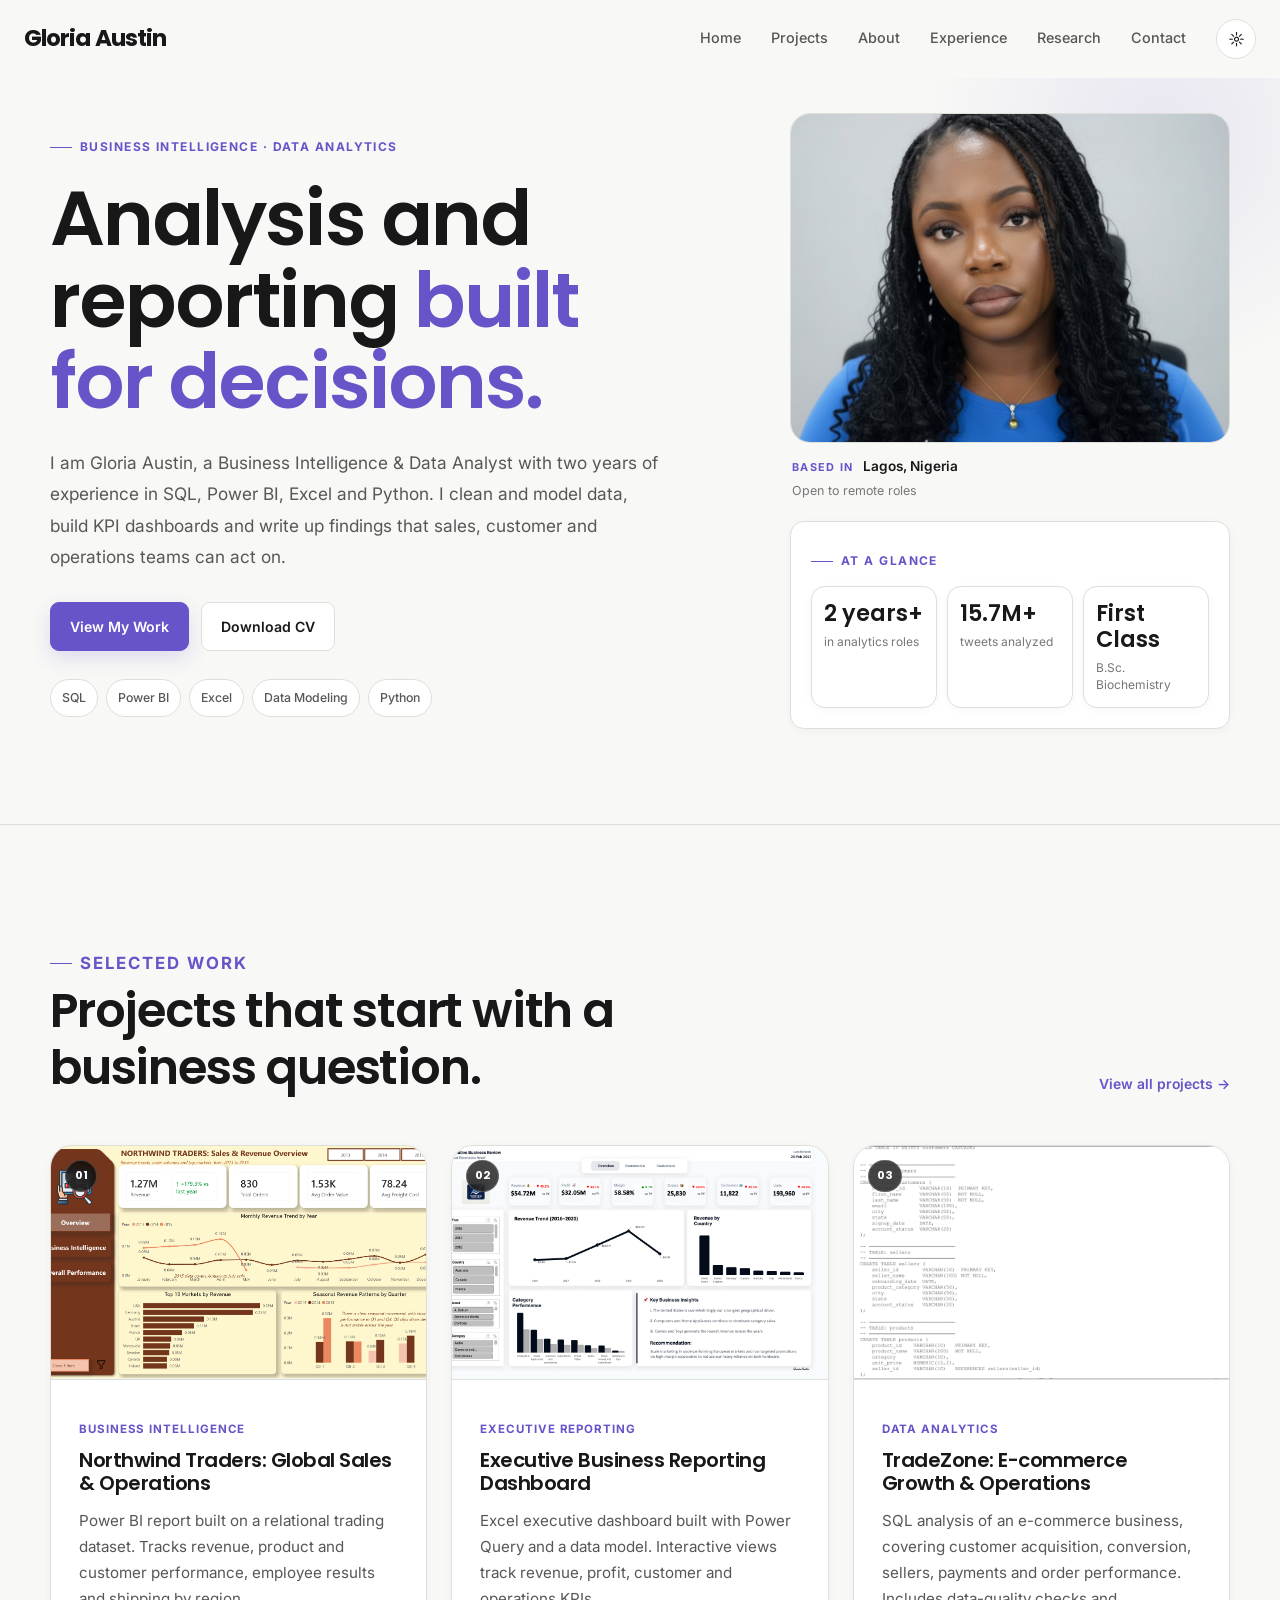
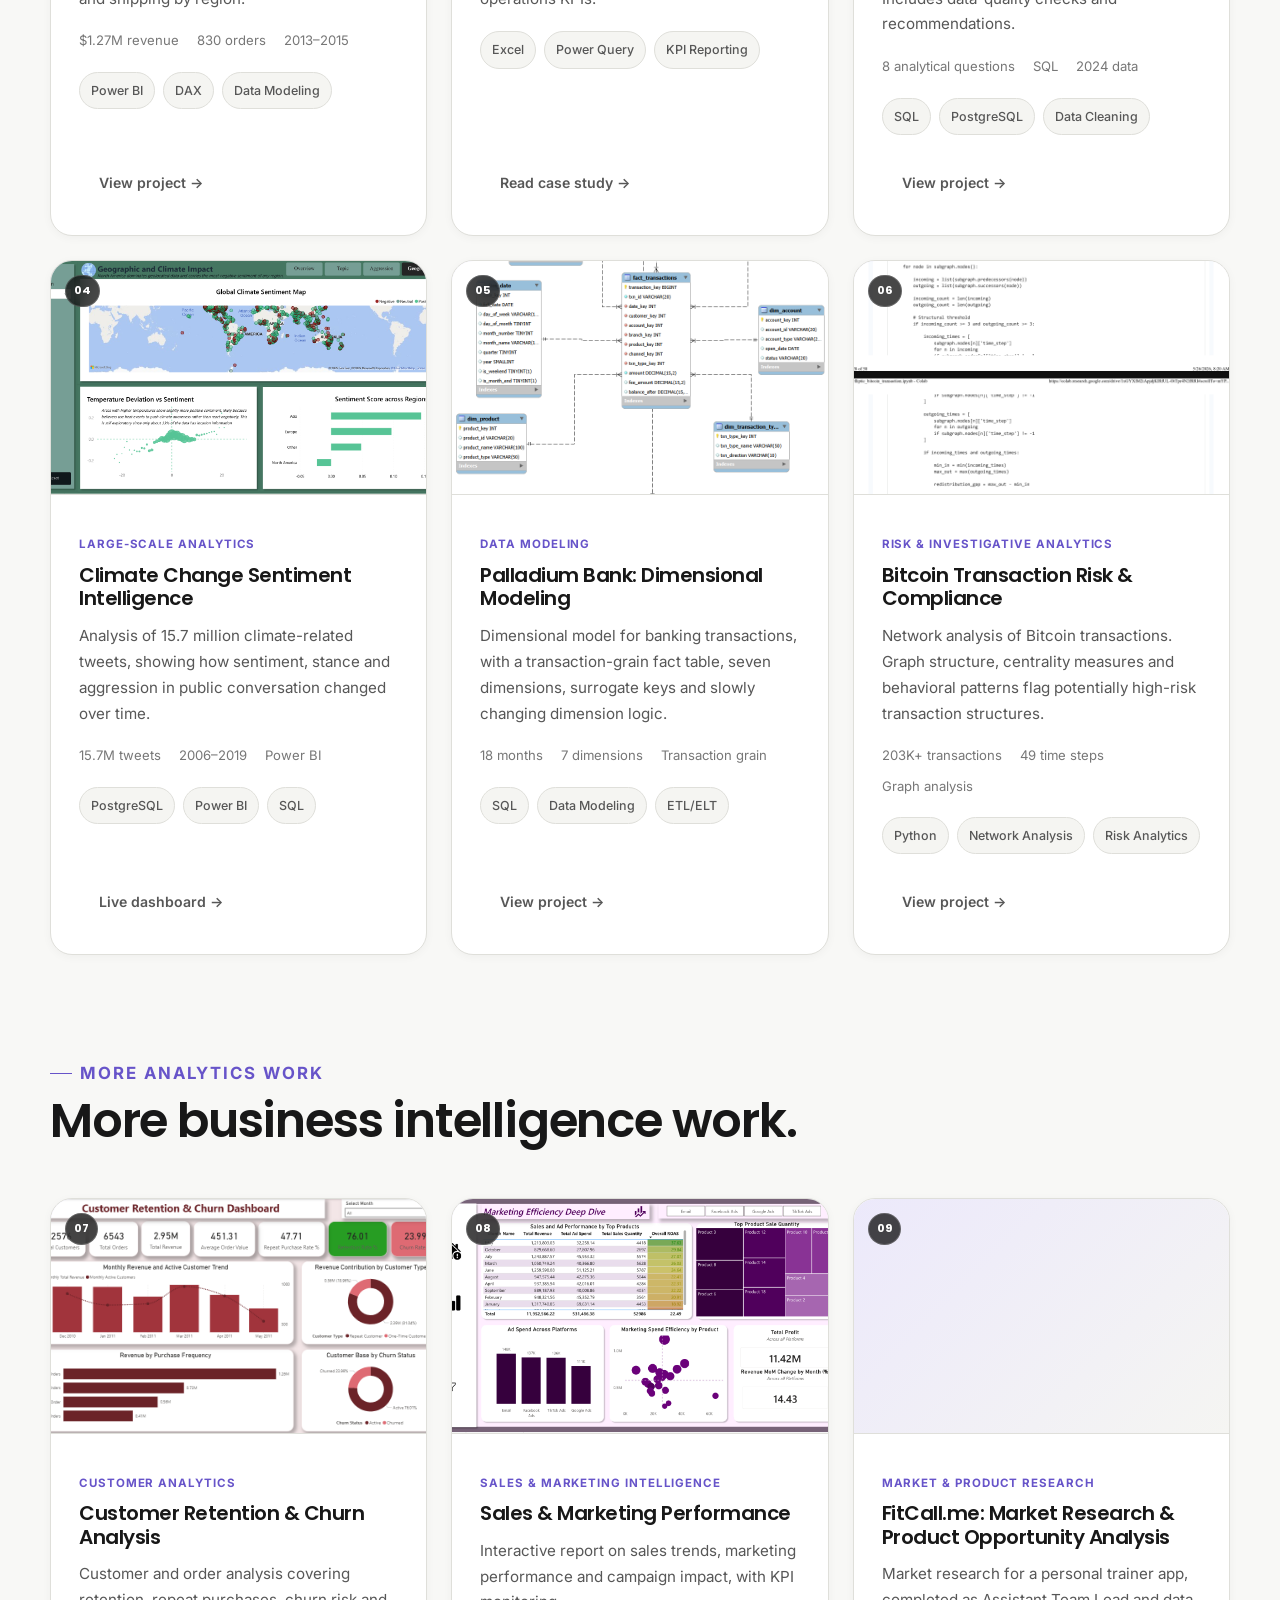
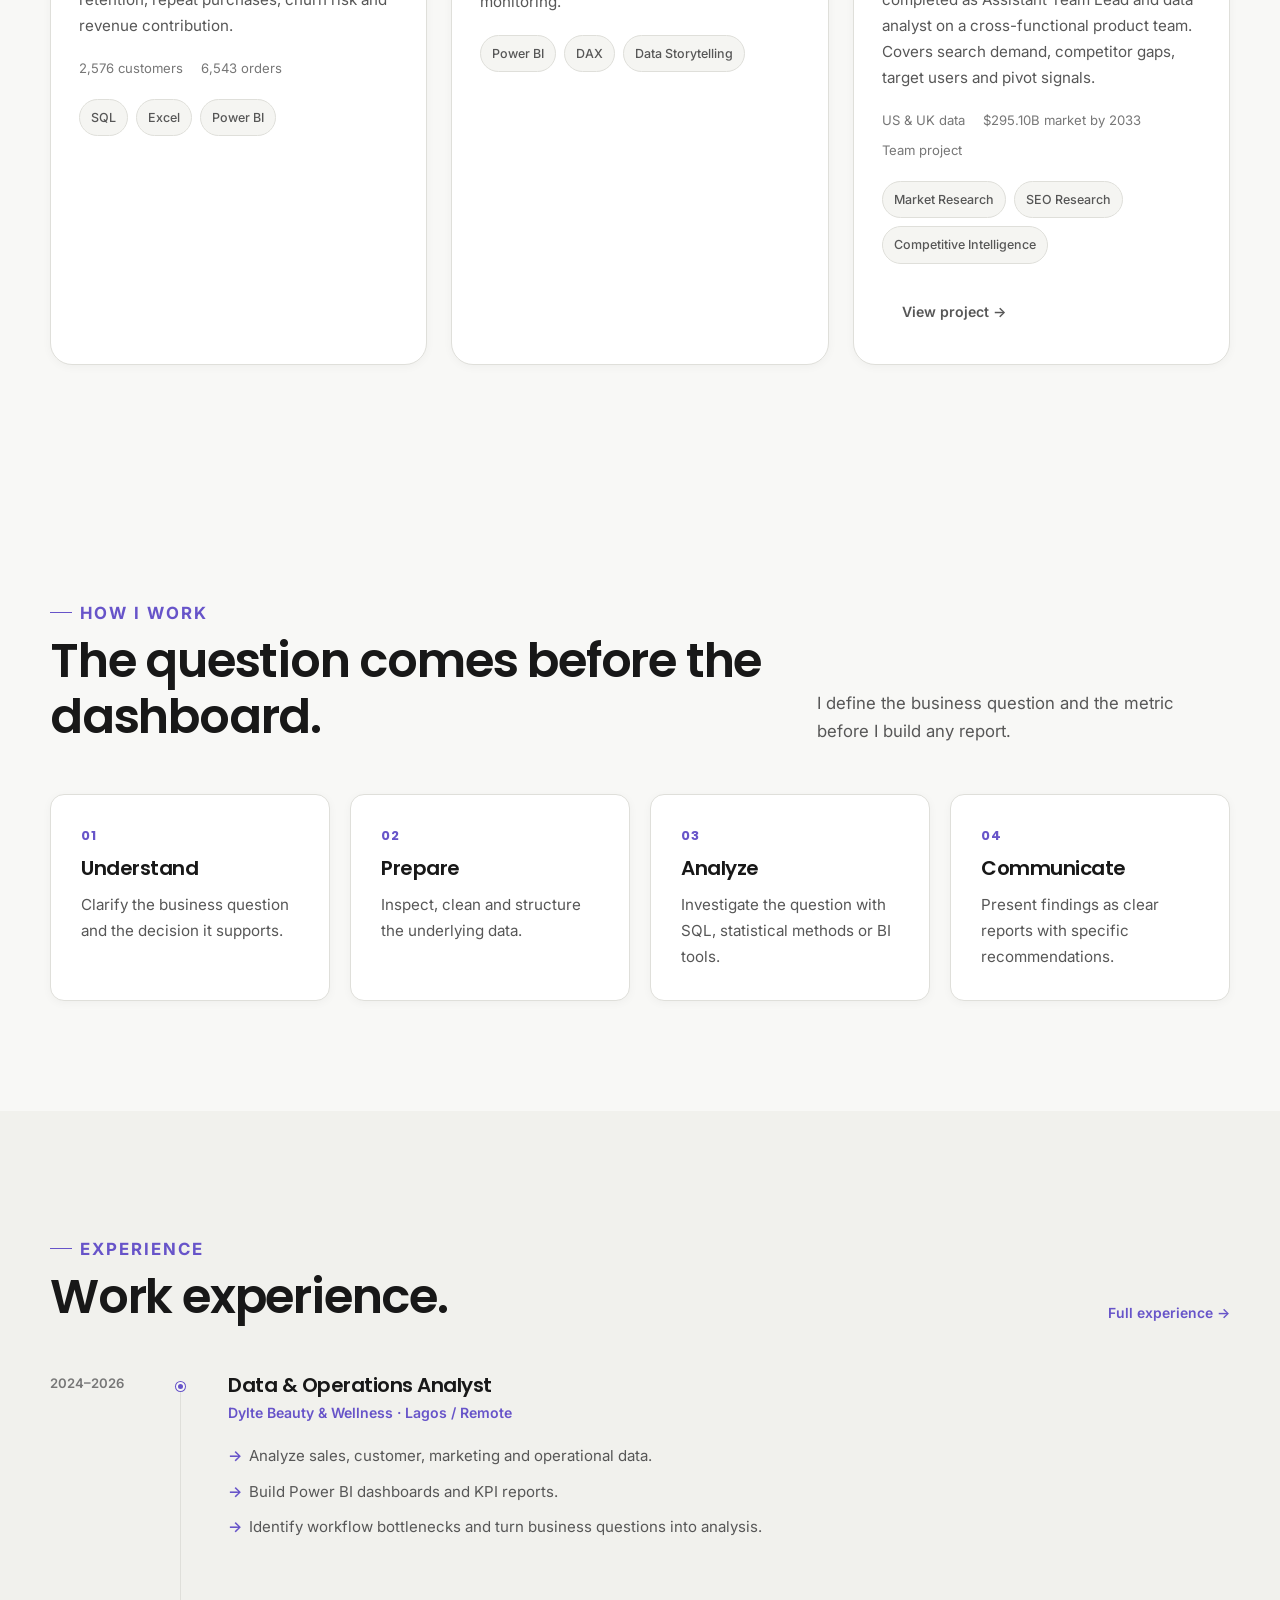
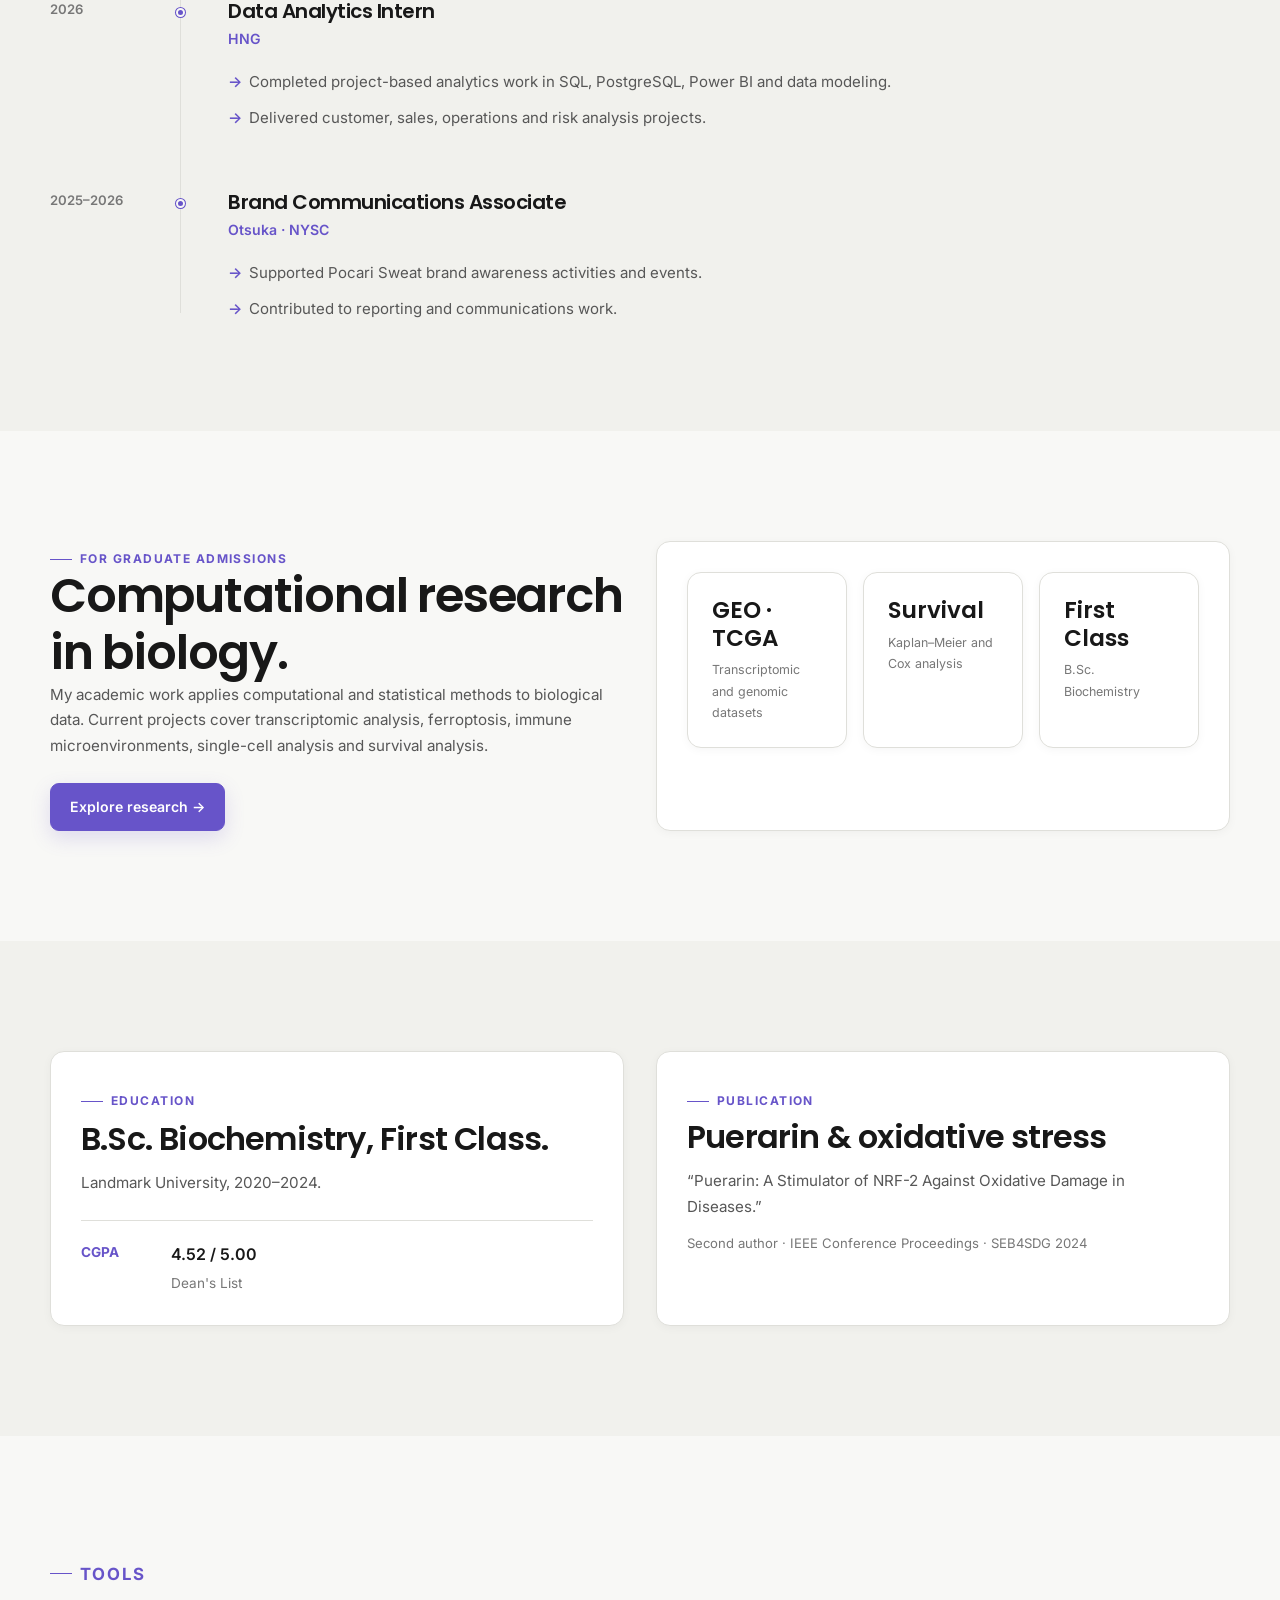
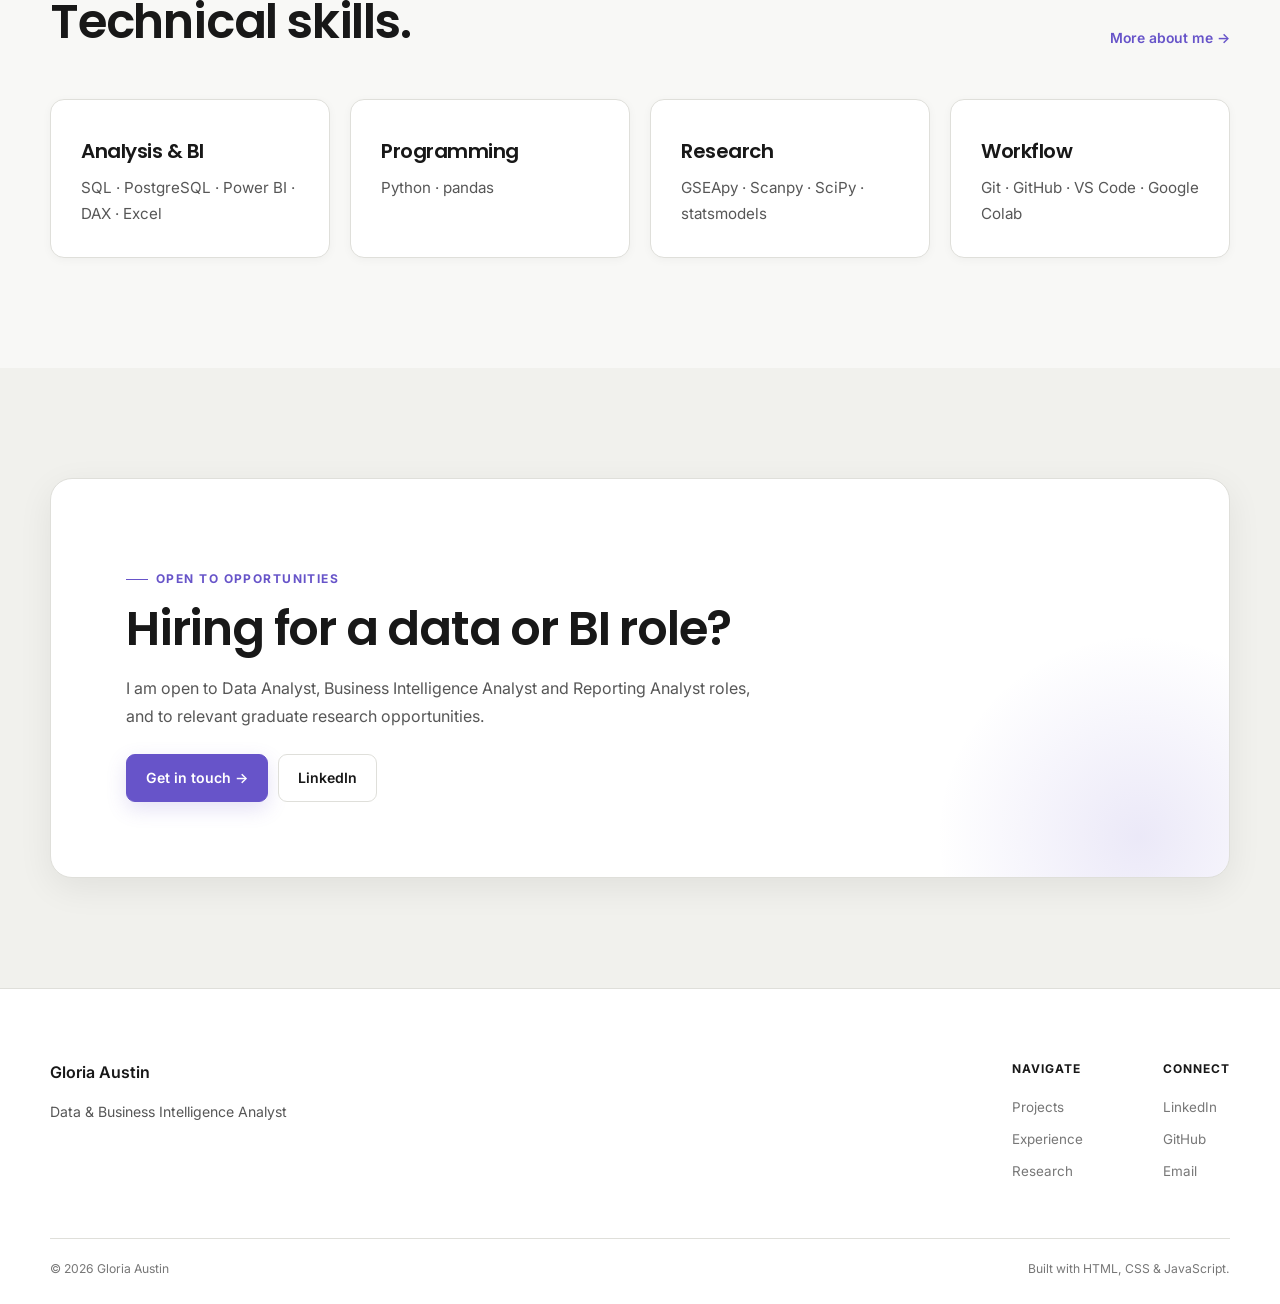
==== index.html @ 6989a11e "Update index.html" ====
<!DOCTYPE html>
<html lang="en">
<head>
    <meta charset="UTF-8">

<meta
    name="viewport"
    content="width=device-width, initial-scale=1.0"
>

<title>Gloria Austin | Data & Business Intelligence Analyst</title>

<meta
    name="description"
    content="Gloria Austin is a Lagos-based data and business intelligence analyst. SQL, Power BI, Excel and Python projects covering sales, customer and operations analysis."
>

<meta name="author" content="Gloria Austin">

<link
    rel="canonical"
    href="https://gloriaufedo.github.io/"
>

<!-- Open Graph -->
<meta property="og:type" content="website">

<meta
    property="og:title"
    content="Gloria Austin | Data & Business Intelligence Analyst"
>

<meta
    property="og:description"
    content="Data and business intelligence analyst. SQL, Power BI, Excel and Python projects covering sales, customer and operations analysis."
>

<meta
    property="og:url"
    content="https://gloriaufedo.github.io/"
>

<!-- Add social preview image when ready -->
<!--
<meta
    property="og:image"
    content="https://gloriaufedo.github.io/assets/images/social_preview.png"
>
-->

<!-- Twitter / X -->
<meta name="twitter:card" content="summary_large_image">

<meta
    name="twitter:title"
    content="Gloria Austin | Data & Business Intelligence Analyst"
>

<meta
    name="twitter:description"
    content="Data and business intelligence analyst. SQL, Power BI, Excel and Python projects covering sales, customer and operations analysis."
>

<!-- Add social preview image when ready -->
<!--
<meta
    name="twitter:image"
    content="https://gloriaufedo.github.io/assets/images/social_preview.png"
>
-->

<!-- Favicon -->
<link
    rel="icon"
    href="assets/favicon/favicon.ico"
>

<link
    rel="icon"
    type="image/png"
    sizes="32x32"
    href="assets/favicon/favicon-32x32.png"
>

<link
    rel="icon"
    type="image/png"
    sizes="16x16"
    href="assets/favicon/favicon-16x16.png"
>

<link
    rel="apple-touch-icon"
    href="assets/favicon/apple-touch-icon.png"
>

<link
    rel="manifest"
    href="assets/favicon/site.webmanifest"
>

<!-- Fonts -->
<link rel="preconnect" href="https://fonts.googleapis.com">

<link
    rel="preconnect"
    href="https://fonts.gstatic.com"
    crossorigin
>

<link
    href="https://fonts.googleapis.com/css2?family=DM+Sans:wght@400;500;600;700&family=IBM+Plex+Mono:wght@400;500;600&display=swap"
    rel="stylesheet"
>

<!-- Shared stylesheet -->
<link rel="stylesheet" href="style.css">

<!-- Person structured data -->
<script type="application/ld+json">
{
    "@context": "https://schema.org",
    "@type": "Person",
    "name": "Gloria Austin",
    "jobTitle": "Data & Business Intelligence Analyst",
    "url": "https://gloriaufedo.github.io/",
    "sameAs": [
        "https://github.com/Gloriaufedo",
        "https://www.linkedin.com/in/gloria-austin-143334292"
    ]
}
</script>

</head>

<body data-page="home">

<a class="skip-link" href="#main-content">
    Skip to main content
</a>


<!-- =========================
     HEADER
========================== -->

<header class="site-header">

    <div class="container navbar">

        <a
            href="index.html"
            class="logo"
            aria-label="Gloria Austin home"
        >
            Gloria Austin
        </a>


        <nav
            class="nav-links"
            id="main-navigation"
            aria-label="Primary navigation"
        >

            <a
                href="index.html"
                data-page-link="home"
            >
            <a href="/index.html">Home</a>
            <a href="/projects/">Projects</a>
            <a href="/about/">About</a>
            <a href="/experience/">Experience</a>
            <a href="/research/">Research</a>
            <a href="/contact/">Contact</a>
        </nav>


        <div class="nav-actions">

            <button
                class="theme-toggle"
                id="theme-toggle"
                type="button"
                aria-label="Switch color theme"
                aria-pressed="false"
            >
                <span
                    class="theme-icon"
                    aria-hidden="true"
                >
                    ◐
                </span>
            </button>


            <button
                class="menu-toggle"
                id="menu-toggle"
                type="button"
                aria-label="Open navigation"
                aria-controls="main-navigation"
                aria-expanded="false"
            >
                <span></span>
                <span></span>
                <span></span>
            </button>

        </div>

    </div>

</header>


<main id="main-content">

<!-- ================= HERO ================= -->
<section class="page-hero home-hero">
    <div class="container grid-2">

        <div class="page-hero-text">
            <p class="section-label">BUSINESS INTELLIGENCE · DATA ANALYTICS</p>

            <h1>
                Analysis and reporting
                <span class="text-accent">built for decisions.</span>
            </h1>

            <p>
                I am Gloria Austin, a Business Intelligence & Data Analyst with
                two years of experience in SQL, Power BI, Excel and Python.
                I clean and model data, build KPI dashboards and write up
                findings that sales, customer and operations teams can act on.
            </p>

            <div class="hero-actions">
                <a href="/projects/" class="btn btn-primary">
                    View My Work
                </a>

                <a href="assets/resume/Gloria_Austin_BI_CV.pdf"
                   target="_blank"
                   rel="noopener noreferrer"
                   class="btn btn-secondary">
                    Download CV
                </a>
            </div>

            <div class="hero-proof">
                <span>SQL</span>
                <span>Power BI</span>
                <span>Excel</span>
                <span>Data Modeling</span>
                <span>Python</span>
            </div>
        </div>
        
<div class="hero-profile reveal">

    <div class="profile-image-frame">
        <img
            src="assets/images/profile.jpg"
            alt="Gloria Austin, Business Intelligence and Data Analyst"
            width="800"
            height="1000"
            loading="eager"
            decoding="async"
        >
    </div>

    <div class="profile-caption">
        <span class="profile-caption-label">BASED IN</span>
        <strong>Lagos, Nigeria</strong>
        <span>Open to remote roles</span>
    </div>

    <div class="card profile-card">

        <p class="section-label">
            AT A GLANCE
        </p>

        <div class="stat-grid">

            <div class="stat-card">
                <strong>2 years+</strong>
                <span>in analytics roles</span>
            </div>

            <div class="stat-card">
                <strong>15.7M+</strong>
                <span>tweets analyzed</span>
            </div>

            <div class="stat-card">
                <strong>First Class</strong>
                <span>B.Sc. Biochemistry</span>
            </div>

        </div>

    </div>

</div>

    </section>

<!-- ================= SELECTED WORK ================= -->
<section class="section" id="projects">
    <div class="container">

        <div class="section-header">
            <div>
                <p class="section-label">SELECTED WORK</p>
                <h2>Projects that start with a business question.</h2>
            </div>

            <a href="/projects/" class="text-link">
                View all projects →
            </a>
        </div>


        <!-- BUSINESS INTELLIGENCE -->
        <div class="project-grid">

            <!-- 01 Northwind -->
            <article class="project-card">

                <div class="project-image">
                    <img
                        src="assets/projects/sales.png"
                        alt="Northwind Traders global sales and operations dashboard"
                        loading="lazy"
                        decoding="async"
                    >
                    <span class="project-number">01</span>
                </div>

                <div class="project-content">
                    <p class="project-category">
                        BUSINESS INTELLIGENCE
                    </p>

                    <h3>Northwind Traders: Global Sales & Operations</h3>

                    <p class="card-text">
                        Power BI report built on a relational trading dataset.
                        Tracks revenue, product and customer performance,
                        employee results and shipping by region.
                    </p>

                    <div class="project-meta">
                        <span>$1.27M revenue</span>
                        <span>830 orders</span>
                        <span>2013–2015</span>
                    </div>

                    <div class="tag-list">
                        <span class="tag">Power BI</span>
                        <span class="tag">DAX</span>
                        <span class="tag">Data Modeling</span>
                    </div>

                    <div class="project-actions">
                        <a href="/projects/" class="btn btn-ghost">
                            View project →
                        </a>
                    </div>
                </div>

            </article>


            <!-- 02 EBR -->
            <article class="project-card">

                <div class="project-image">
                    <img
                        src="assets/projects/ebr.png"
                        alt="Executive Business Reporting dashboard"
                        loading="lazy"
                        decoding="async"
                    >
                    <span class="project-number">02</span>
                </div>

                <div class="project-content">
                    <p class="project-category">
                        EXECUTIVE REPORTING
                    </p>

                    <h3>Executive Business Reporting Dashboard</h3>

                    <p class="card-text">
                        Excel executive dashboard built with Power Query and
                        a data model. Interactive views track revenue, profit,
                        customer and operations KPIs.
                    </p>

                    <div class="tag-list">
                        <span class="tag">Excel</span>
                        <span class="tag">Power Query</span>
                        <span class="tag">KPI Reporting</span>
                    </div>

                    <div class="project-actions">
                        <a
                            href="assets/projects/ebr-case-study.pdf"
                            target="_blank"
                            rel="noopener noreferrer"
                            class="btn btn-ghost"
                        >
                            Read case study →
                        </a>
                    </div>
                </div>

            </article>


            <!-- 03 TradeZone -->
            <article class="project-card">

                <div class="project-image">
                    <img
                        src="assets/projects/tradezone_database.png"
                        alt="TradeZone relational database schema"
                        loading="lazy"
                        decoding="async"
                    >
                    <span class="project-number">03</span>
                </div>

                <div class="project-content">
                    <p class="project-category">
                        DATA ANALYTICS
                    </p>

                    <h3>TradeZone: E-commerce Growth & Operations</h3>

                    <p class="card-text">
                        SQL analysis of an e-commerce business, covering
                        customer acquisition, conversion, sellers, payments
                        and order performance. Includes data-quality checks
                        and recommendations.
                    </p>

                    <div class="project-meta">
                        <span>8 analytical questions</span>
                        <span>SQL</span>
                        <span>2024 data</span>
                    </div>

                    <div class="tag-list">
                        <span class="tag">SQL</span>
                        <span class="tag">PostgreSQL</span>
                        <span class="tag">Data Cleaning</span>
                    </div>

                    <div class="project-actions">
                        <a href="/projects/" class="btn btn-ghost">
                            View project →
                        </a>
                    </div>
                </div>

            </article>


            <!-- 04 Climate -->
            <article class="project-card">

                <div class="project-image">
                    <img
                        src="assets/projects/climate.png"
                        alt="Climate Change Sentiment Intelligence dashboard"
                        loading="lazy"
                        decoding="async"
                    >
                    <span class="project-number">04</span>
                </div>

                <div class="project-content">
                    <p class="project-category">
                        LARGE-SCALE ANALYTICS
                    </p>

                    <h3>Climate Change Sentiment Intelligence</h3>

                    <p class="card-text">
                        Analysis of 15.7 million climate-related tweets,
                        showing how sentiment, stance and aggression in
                        public conversation changed over time.
                    </p>

                    <div class="project-meta">
                        <span>15.7M tweets</span>
                        <span>2006–2019</span>
                        <span>Power BI</span>
                    </div>

                    <div class="tag-list">
                        <span class="tag">PostgreSQL</span>
                        <span class="tag">Power BI</span>
                        <span class="tag">SQL</span>
                    </div>

                    <div class="project-actions">
                        <a
                            href="https://app.powerbi.com/view?r=eyJrIjoiY2Q0MmMxZTYtMWEzNC00NWY3LWIyNmQtYWIyMzkwYzIzMjAzIiwidCI6ImMwZmMxNTU3LTEzMzktNDZkZC05MDk1LWExZjM0ZDdiZmI3ZiJ9"
                            target="_blank"
                            rel="noopener noreferrer"
                            class="btn btn-ghost"
                        >
                            Live dashboard →
                        </a>
                    </div>
                </div>

            </article>


            <!-- 05 Palladium -->
            <article class="project-card">

                <div class="project-image">
                    <img
                        src="assets/projects/pb_schema.png"
                        alt="Palladium Bank dimensional data model"
                        loading="lazy"
                        decoding="async"
                    >
                    <span class="project-number">05</span>
                </div>

                <div class="project-content">
                    <p class="project-category">
                        DATA MODELING
                    </p>

                    <h3>Palladium Bank: Dimensional Modeling</h3>

                    <p class="card-text">
                        Dimensional model for banking transactions, with a
                        transaction-grain fact table, seven dimensions,
                        surrogate keys and slowly changing dimension logic.
                    </p>

                    <div class="project-meta">
                        <span>18 months</span>
                        <span>7 dimensions</span>
                        <span>Transaction grain</span>
                    </div>

                    <div class="tag-list">
                        <span class="tag">SQL</span>
                        <span class="tag">Data Modeling</span>
                        <span class="tag">ETL/ELT</span>
                    </div>

                    <div class="project-actions">
                        <a href="/projects/" class="btn btn-ghost">
                            View project →
                        </a>
                    </div>
                </div>

            </article>


            <!-- 06 Bitcoin -->
            <article class="project-card">

                <div class="project-image">
                    <img
                        src="assets/projects/eb_script.png"
                        alt="Bitcoin transaction risk and compliance analysis"
                        loading="lazy"
                        decoding="async"
                    >
                    <span class="project-number">06</span>
                </div>

                <div class="project-content">
                    <p class="project-category">
                        RISK & INVESTIGATIVE ANALYTICS
                    </p>

                    <h3>Bitcoin Transaction Risk & Compliance</h3>

                    <p class="card-text">
                        Network analysis of Bitcoin transactions. Graph
                        structure, centrality measures and behavioral patterns
                        flag potentially high-risk transaction structures.
                    </p>

                    <div class="project-meta">
                        <span>203K+ transactions</span>
                        <span>49 time steps</span>
                        <span>Graph analysis</span>
                    </div>

                    <div class="tag-list">
                        <span class="tag">Python</span>
                        <span class="tag">Network Analysis</span>
                        <span class="tag">Risk Analytics</span>
                    </div>

                    <div class="project-actions">
                        <a href="/projects/" class="btn btn-ghost">
                            View project →
                        </a>
                    </div>
                </div>

            </article>

        </div>


        <!-- MORE ANALYTICS WORK -->
        <div class="section-header section-header-spaced">
            <div>
                <p class="section-label">MORE ANALYTICS WORK</p>
                <h2>More business intelligence work.</h2>
            </div>
        </div>

        <div class="project-grid project-grid-secondary">

            <!-- 07 Churn -->
            <article class="project-card">

                <div class="project-image">
                    <img
                        src="assets/projects/churn.png"
                        alt="Customer retention and churn analysis dashboard"
                        loading="lazy"
                        decoding="async"
                    >
                    <span class="project-number">07</span>
                </div>

                <div class="project-content">
                    <p class="project-category">
                        CUSTOMER ANALYTICS
                    </p>

                    <h3>Customer Retention & Churn Analysis</h3>

                    <p class="card-text">
                        Customer and order analysis covering retention,
                        repeat purchases, churn risk and revenue contribution.
                    </p>

                    <div class="project-meta">
                        <span>2,576 customers</span>
                        <span>6,543 orders</span>
                    </div>

                    <div class="tag-list">
                        <span class="tag">SQL</span>
                        <span class="tag">Excel</span>
                        <span class="tag">Power BI</span>
                    </div>

                </div>

            </article>


            <!-- 08 Sales & Marketing -->
            <article class="project-card">

                <div class="project-image">
                    <img
                        src="assets/projects/sm.png"
                        alt="Sales and marketing performance dashboard"
                        loading="lazy"
                        decoding="async"
                    >
                    <span class="project-number">08</span>
                </div>

                <div class="project-content">
                    <p class="project-category">
                        SALES & MARKETING INTELLIGENCE
                    </p>

                    <h3>Sales & Marketing Performance</h3>

                    <p class="card-text">
                        Interactive report on sales trends, marketing
                        performance and campaign impact, with KPI monitoring.
                    </p>

                    <div class="tag-list">
                        <span class="tag">Power BI</span>
                        <span class="tag">DAX</span>
                        <span class="tag">Data Storytelling</span>
                    </div>
                    
                </div>

            </article>
                    
                    <!-- 09 FitCall.me -->
                    <article class="project-card">
                    
                        <div class="project-image">
                            <img
                                src="assets/projects/fitcall.png"
                                alt="FitCall.me market research summary"
                                loading="lazy"
                                decoding="async"
                            >
                            <span class="project-number">09</span>
                        </div>
                    
                        <div class="project-content">
                            <p class="project-category">
                                MARKET & PRODUCT RESEARCH
                            </p>
                        
                            <h3>FitCall.me: Market Research & Product Opportunity Analysis</h3>
                        
                            <p class="card-text">
                                Market research for a personal trainer app, completed as
                                Assistant Team Lead and data analyst on a cross-functional
                                product team. Covers search demand, competitor gaps, target
                                users and pivot signals.
                            </p>
                        
                            <div class="project-meta">
                                <span>US & UK data</span>
                                <span>$295.10B market by 2033</span>
                                <span>Team project</span>
                            </div>
                        
                            <div class="tag-list">
                                <span class="tag">Market Research</span>
                                <span class="tag">SEO Research</span>
                                <span class="tag">Competitive Intelligence</span>
                            </div>
                        
                            <div class="project-actions">
                                <a href="/projects/#fitcall" class="btn btn-ghost">
                                    View project →
                                </a>
                            </div>
                        </div>
                    
                    </article>
        
                </div>
        
            </div>
        </section>


    <!-- =========================
         HOW I WORK
    ========================== -->

    <section class="section">

        <div class="container">

            <div class="section-header">

                <div>

                    <p class="section-label">
                        HOW I WORK
                    </p>

                    <h2>
                        The question comes before the dashboard.
                    </h2>

                </div>

                <p class="card-text">
                    I define the business question and the metric
                    before I build any report.
                </p>

            </div>


            <div class="grid-4">

                <article class="card reveal">

                    <span class="card-number">
                        01
                    </span>

                    <h3>
                        Understand
                    </h3>

                    <p class="card-text">
                        Clarify the business question and the
                        decision it supports.
                    </p>

                </article>


                <article class="card reveal">

                    <span class="card-number">
                        02
                    </span>

                    <h3>
                        Prepare
                    </h3>

                    <p class="card-text">
                        Inspect, clean and structure the
                        underlying data.
                    </p>

                </article>


                <article class="card reveal">

                    <span class="card-number">
                        03
                    </span>

                    <h3>
                        Analyze
                    </h3>

                    <p class="card-text">
                        Investigate the question with SQL,
                        statistical methods or BI tools.
                    </p>

                </article>


                <article class="card reveal">

                    <span class="card-number">
                        04
                    </span>

                    <h3>
                        Communicate
                    </h3>

                    <p class="card-text">
                        Present findings as clear reports with
                        specific recommendations.
                    </p>

                </article>

            </div>

        </div>

    </section>


    <!-- =========================
         EXPERIENCE
    ========================== -->

    <section class="section section-alt">

        <div class="container">

            <div class="section-header">

                <div>

                    <p class="section-label">
                        EXPERIENCE
                    </p>

                    <h2>
                        Work experience.
                    </h2>

                </div>

                <a
                    href="/experience/"
                    class="text-link"
                >
                    Full experience →
                </a>

            </div>


            <div class="experience-list">

                <article class="experience-item reveal">

                    <div class="experience-date">
                        2024–2026
                    </div>

                    <div class="experience-content">

                        <h3>
                            Data & Operations Analyst
                        </h3>

                        <p class="experience-company">
                            Dylte Beauty & Wellness · Lagos / Remote
                        </p>

                        <ul class="experience-points">

                            <li>
                                Analyze sales, customer, marketing
                                and operational data.
                            </li>

                            <li>
                                Build Power BI dashboards and KPI
                                reports.
                            </li>

                            <li>
                                Identify workflow bottlenecks and
                                turn business questions into
                                analysis.
                            </li>

                        </ul>

                    </div>

                </article>


                <article class="experience-item reveal">

                    <div class="experience-date">
                        2026
                    </div>

                    <div class="experience-content">

                        <h3>
                            Data Analytics Intern
                        </h3>

                        <p class="experience-company">
                            HNG
                        </p>

                        <ul class="experience-points">

                            <li>
                                Completed project-based analytics
                                work in SQL, PostgreSQL, Power BI
                                and data modeling.
                            </li>

                            <li>
                                Delivered customer, sales,
                                operations and risk analysis
                                projects.
                            </li>

                        </ul>

                    </div>

                </article>


                <article class="experience-item reveal">

                    <div class="experience-date">
                        2025–2026
                    </div>

                    <div class="experience-content">

                        <h3>
                            Brand Communications Associate
                        </h3>

                        <p class="experience-company">
                            Otsuka · NYSC
                        </p>

                        <ul class="experience-points">

                            <li>
                                Supported Pocari Sweat brand
                                awareness activities and events.
                            </li>

                            <li>
                                Contributed to reporting and
                                communications work.
                            </li>

                        </ul>

                    </div>

                </article>

            </div>

        </div>

    </section>


    <!-- =========================
         RESEARCH
    ========================== -->

    <section class="section">

        <div class="container">

            <div class="grid-2">

                <div>

                    <p class="section-label">
                        FOR GRADUATE ADMISSIONS
                    </p>

                    <h2>
                        Computational research in biology.
                    </h2>

                    <p class="card-text">
                        My academic work applies computational and
                        statistical methods to biological data.
                        Current projects cover transcriptomic
                        analysis, ferroptosis, immune microenvironments,
                        single-cell analysis and survival analysis.
                    </p>

                    <div class="project-actions">

                        <a
                            href="/research/"
                            class="btn btn-primary"
                        >
                            Explore research →
                        </a>

                    </div>

                </div>


                <div class="card">

                    <div class="stat-grid">

                        <div class="stat-card">

                            <strong>
                                GEO · TCGA
                            </strong>

                            <span>
                                Transcriptomic and genomic datasets
                            </span>

                        </div>


                        <div class="stat-card">

                            <strong>
                                Survival
                            </strong>

                            <span>
                                Kaplan–Meier and Cox analysis
                            </span>

                        </div>


                        <div class="stat-card">

                            <strong>
                                First Class
                            </strong>

                            <span>
                                B.Sc. Biochemistry
                            </span>

                        </div>

                    </div>

                </div>

            </div>

        </div>

    </section>


    <!-- =========================
         EDUCATION + PUBLICATION
    ========================== -->

    <section class="section section-alt">

        <div class="container">

            <div class="grid-2">

                <article class="card reveal">

                    <p class="section-label">
                        EDUCATION
                    </p>

                    <h2>
                        B.Sc. Biochemistry, First Class.
                    </h2>

                    <p class="card-text">
                        Landmark University, 2020–2024.
                    </p>

                    <div class="education-item">

                        <div class="education-year">
                            CGPA
                        </div>

                        <div class="education-content">

                            <strong>
                                4.52 / 5.00
                            </strong>

                            <span>
                                Dean's List
                            </span>

                        </div>

                    </div>

                </article>


                <article class="publication-card reveal">

                    <p class="section-label">
                        PUBLICATION
                    </p>

                    <h2>
                        Puerarin & oxidative stress
                    </h2>

                    <p class="card-text">
                        “Puerarin: A Stimulator of NRF-2 Against
                        Oxidative Damage in Diseases.”
                    </p>

                    <p class="publication-meta">
                        Second author · IEEE Conference Proceedings ·
                        SEB4SDG 2024
                    </p>

                </article>

            </div>

        </div>

    </section>


    <!-- =========================
         TOOLS
    ========================== -->

    <section class="section">

        <div class="container">

            <div class="section-header">

                <div>

                    <p class="section-label">
                        TOOLS
                    </p>

                    <h2>
                        Technical skills.
                    </h2>

                </div>

                <a
                    href="/about/"
                    class="text-link"
                >
                    More about me →
                </a>

            </div>


            <div class="grid-4">

                <article class="card">

                    <h3>
                        Analysis & BI
                    </h3>

                    <p class="card-text">
                        SQL · PostgreSQL · Power BI · DAX · Excel
                    </p>

                </article>


                <article class="card">

                    <h3>
                        Programming
                    </h3>

                    <p class="card-text">
                        Python · pandas
                    </p>

                </article>


                <article class="card">

                    <h3>
                        Research
                    </h3>

                    <p class="card-text">
                        GSEApy · Scanpy · SciPy · statsmodels
                    </p>

                </article>


                <article class="card">

                    <h3>
                        Workflow
                    </h3>

                    <p class="card-text">
                        Git · GitHub · VS Code · Google Colab
                    </p>

                </article>

            </div>

        </div>

    </section>


    <!-- =========================
         CONTACT CTA
    ========================== -->

    <section class="section section-alt">

        <div class="container">

            <div class="cta-block">

                <p class="section-label">
                    OPEN TO OPPORTUNITIES
                </p>

                <h2>
                    Hiring for a data or BI role?
                </h2>

                <p>
                    I am open to Data Analyst, Business
                    Intelligence Analyst and Reporting Analyst roles,
                    and to relevant graduate research opportunities.
                </p>


                <div class="project-actions">

                    <a
                        href="/contact/"
                        class="btn btn-primary"
                    >
                        Get in touch →
                    </a>

                    <a
                        href="https://www.linkedin.com/in/gloria-austin-143334292"
                        class="btn btn-secondary"
                        target="_blank"
                        rel="noopener noreferrer"
                    >
                        LinkedIn
                    </a>

                </div>

            </div>

        </div>

    </section>

</main>


<!-- =========================
     FOOTER
========================== -->

<footer class="site-footer">

    <div class="container footer-inner">

        <div class="footer-brand">

            <strong>
                Gloria Austin
            </strong>

            <p>
                Data & Business Intelligence Analyst
            </p>

        </div>


        <div class="footer-links">

            <div>

                <p class="footer-heading">
                    Navigate
                </p>

                <a href="/projects/">
                    Projects
                </a>

                <a href="/experience/">
                    Experience
                </a>

                <a href="/research/">
                    Research
                </a>

            </div>


            <div>

                <p class="footer-heading">
                    Connect
                </p>

                <a
                    href="https://www.linkedin.com/in/gloria-austin-143334292"
                    target="_blank"
                    rel="noopener noreferrer"
                >
                    LinkedIn
                </a>

                <a
                    href="https://github.com/Gloriaufedo"
                    target="_blank"
                    rel="noopener noreferrer"
                >
                    GitHub
                </a>

                <a href="mailto:gloriaaustin002@gmail.com">
                    Email
                </a>

            </div>

        </div>

    </div>


    <div class="container footer-bottom">

        <span>
            © <span data-current-year>2026</span>
            Gloria Austin
        </span>

        <span>
            Built with HTML, CSS & JavaScript.
        </span>

    </div>

</footer>


<script src="script.js" defer></script>

</body>
</html>
---- style.css ----
/* =========================================================
   GLORIA AUSTIN | PORTFOLIO
   Shared stylesheet for all pages
   ========================================================= */

/* Fonts load here so every page gets the same typefaces,
   whichever <link> tags the HTML includes. */
@import url("https://fonts.googleapis.com/css2?family=Inter:wght@400;500;600;700&family=Poppins:wght@500;600;700&display=swap");


/* =========================================================
   01. RESET & BASE
   ========================================================= */

*,
*::before,
*::after {
    box-sizing: border-box;
    margin: 0;
    padding: 0;
}

html {
    scroll-behavior: smooth;
    scroll-padding-top: 90px;
    -webkit-text-size-adjust: 100%;
}

body {
    min-height: 100vh;
    font-family: "Inter", system-ui, -apple-system, "Segoe UI", Roboto, sans-serif;
    font-size: 16px;
    line-height: 1.7;
    color: var(--text);
    background: var(--bg);
    -webkit-font-smoothing: antialiased;
    text-rendering: optimizeLegibility;
    transition: background-color 0.25s ease, color 0.25s ease;
}

img {
    display: block;
    max-width: 100%;
}

a {
    color: inherit;
    text-decoration: none;
}

button,
input,
textarea,
select {
    font: inherit;
}

button {
    border: 0;
}

ul,
ol {
    list-style: none;
}


/* =========================================================
   02. DESIGN TOKENS
   ========================================================= */

:root {
    color-scheme: light;

    --bg: #f8f8f6;
    --bg-soft: #f1f1ed;
    --surface: #ffffff;
    --surface-soft: #f5f5f2;

    --text: #181818;
    --text-soft: #575757;
    --text-muted: #777777;

    --border: #dfdfda;
    --border-strong: #c9c9c2;

    --accent: #6754c9;
    --accent-dark: #5140ae;
    --accent-soft: #ece9fb;

    --success: #28785c;

    --shadow-sm: 0 2px 10px rgba(20, 20, 20, 0.04);
    --shadow: 0 10px 35px rgba(20, 20, 20, 0.07);
    --shadow-lg: 0 20px 60px rgba(20, 20, 20, 0.10);

    --radius-sm: 8px;
    --radius: 14px;
    --radius-lg: 22px;

    --container: 1180px;
    --container-wide: 1320px;

    --header-height: 78px;

    --section-space: 110px;
    --section-space-sm: 75px;

    --transition: 180ms ease;
}


/* =========================================================
   DARK MODE
   ========================================================= */

[data-theme="dark"] {
    color-scheme: dark;

    --bg: #101010;
    --bg-soft: #171717;
    --surface: #191919;
    --surface-soft: #202020;

    --text: #f2f2ef;
    --text-soft: #bdbdb8;
    --text-muted: #91918c;

    --border: #30302e;
    --border-strong: #41413d;

    --accent: #9889ed;
    --accent-dark: #b0a4f4;
    --accent-soft: #26223c;

    --success: #65b796;

    --shadow-sm: 0 2px 10px rgba(0, 0, 0, 0.16);
    --shadow: 0 10px 35px rgba(0, 0, 0, 0.22);
    --shadow-lg: 0 20px 60px rgba(0, 0, 0, 0.30);
}


/* =========================================================
   03. TYPOGRAPHY
   ========================================================= */

h1,
h2,
h3,
h4 {
    font-family: "Poppins", "Inter", system-ui, sans-serif;
    color: var(--text);
    line-height: 1.18;
    letter-spacing: -0.025em;
}

h1 {
    font-size: clamp(2.8rem, 6vw, 5.2rem);
    font-weight: 600;
}

h2 {
    font-size: clamp(2rem, 4vw, 3rem);
    font-weight: 600;
}

h3 {
    font-size: 1.25rem;
    font-weight: 600;
}

h4 {
    font-size: 1.05rem;
    font-weight: 600;
}

p {
    color: var(--text-soft);
}

strong {
    color: var(--text);
    font-weight: 600;
}

.text-accent {
    color: var(--accent);
}


/* =========================================================
   04. LAYOUT
   ========================================================= */

.container {
    width: min(calc(100% - 48px), var(--container));
    margin-inline: auto;
}

.container-wide {
    width: min(calc(100% - 48px), var(--container-wide));
    margin-inline: auto;
}

.section {
    padding: var(--section-space) 0;
}

.section-sm {
    padding: var(--section-space-sm) 0;
}

.section-alt {
    background: var(--bg-soft);
}

.grid-2 {
    display: grid;
    grid-template-columns: repeat(2, minmax(0, 1fr));
    gap: 32px;
}

.grid-3 {
    display: grid;
    grid-template-columns: repeat(3, minmax(0, 1fr));
    gap: 24px;
}

.grid-4 {
    display: grid;
    grid-template-columns: repeat(4, minmax(0, 1fr));
    gap: 20px;
}


/* =========================================================
   05. SECTION HEADERS
   ========================================================= */

.section-header {
    display: flex;
    align-items: flex-end;
    justify-content: space-between;
    gap: 30px;

    max-width: 100%;
    margin-bottom: 48px;
}

.section-header > div {
    max-width: 760px;
}

.section-header h2 {
    margin-top: 10px;
}

.section-header p {
    max-width: 680px;
    margin-top: 18px;
    font-size: 1.05rem;
}

/* Headers written as label + h2 + p with no wrapper div
   (contact and about pages) stack instead of sitting in a row. */
.section-header:not(:has(> div)) {
    display: block;
}

.section-header:not(:has(> div)) h2 {
    max-width: 760px;
}

.section-label {
    display: inline-flex;
    align-items: center;
    gap: 8px;

    color: var(--accent);
    font-size: 0.75rem;
    font-weight: 700;
    letter-spacing: 0.12em;
    line-height: 1.2;
    text-transform: uppercase;
}

.section-label::before {
    content: "";

    width: 22px;
    height: 1px;

    background: currentColor;
}


/* =========================================================
   06. HEADER / NAVIGATION
   ========================================================= */

/* The blurred background sits on a pseudo-element. Putting
   backdrop-filter on the header itself traps the fixed mobile
   menu and overlay inside the header box. */

.site-header {
    position: sticky;
    top: 0;
    z-index: 1000;

    width: 100%;
    height: var(--header-height);

    border-bottom: 1px solid transparent;

    transition: border-color var(--transition), box-shadow var(--transition);
}

.site-header::before {
    content: "";

    position: absolute;
    inset: 0;
    z-index: -1;

    background: color-mix(in srgb, var(--bg) 88%, transparent);

    backdrop-filter: blur(18px);
    -webkit-backdrop-filter: blur(18px);

    transition: background-color var(--transition);
}

.site-header.scrolled {
    border-color: var(--border);
    box-shadow: var(--shadow-sm);
}

.navbar {
    position: relative;

    width: min(calc(100% - 48px), var(--container-wide));
    height: 100%;
    margin-inline: auto;

    display: flex;
    align-items: center;
    justify-content: space-between;
    gap: 30px;
}

.logo {
    flex-shrink: 0;

    font-family: "Poppins", "Inter", system-ui, sans-serif;
    font-size: 1.45rem;
    font-weight: 700;
    letter-spacing: -0.04em;
}

.logo span {
    color: var(--accent);
}

.nav-links {
    display: flex;
    align-items: center;
    gap: 30px;
    margin-left: auto;
}

.nav-links a {
    position: relative;

    color: var(--text-soft);
    font-size: 0.9rem;
    font-weight: 500;

    transition: color var(--transition);
}

.nav-links a::after {
    content: "";

    position: absolute;
    left: 0;
    bottom: -7px;

    width: 0;
    height: 2px;

    background: var(--accent);

    transition: width var(--transition);
}

.nav-links a:hover,
.nav-links a.active {
    color: var(--text);
}

.nav-links a:hover::after,
.nav-links a.active::after {
    width: 100%;
}

.nav-actions {
    display: flex;
    align-items: center;
    gap: 12px;
}

.theme-toggle {
    width: 40px;
    height: 40px;

    display: grid;
    place-items: center;

    color: var(--text);
    background: var(--surface);

    border: 1px solid var(--border);
    border-radius: 50%;

    cursor: pointer;

    transition:
        background var(--transition),
        border-color var(--transition),
        transform var(--transition);
}

.theme-toggle:hover {
    border-color: var(--accent);
    transform: rotate(12deg);
}

.theme-icon {
    font-size: 1rem;
    line-height: 1;
}

.menu-toggle {
    --bar-shift: 3.5px;     /* two-bar menu icon */

    display: none;

    width: 42px;
    height: 42px;

    flex-direction: column;
    align-items: center;
    justify-content: center;
    gap: 5px;

    background: transparent;
    cursor: pointer;
}

/* three-bar menu icon */
.menu-toggle:has(span:nth-child(3)) {
    --bar-shift: 7px;
}

.menu-toggle span {
    display: block;

    width: 22px;
    height: 2px;

    background: var(--text);
    border-radius: 10px;

    transition: transform var(--transition), opacity var(--transition);
}

/* Works with two or three bars: first and last form the X,
   a middle bar fades out. */
.menu-toggle[aria-expanded="true"] span:first-child {
    transform: translateY(var(--bar-shift)) rotate(45deg);
}

.menu-toggle[aria-expanded="true"] span:last-child {
    transform: translateY(calc(var(--bar-shift) * -1)) rotate(-45deg);
}

.menu-toggle[aria-expanded="true"] span:nth-child(2):not(:last-child) {
    opacity: 0;
}

.menu-overlay {
    display: none;
}


/* =========================================================
   07. BUTTONS
   ========================================================= */

.btn {
    min-height: 44px;

    display: inline-flex;
    align-items: center;
    justify-content: center;

    padding: 11px 19px;

    border-radius: 9px;

    font-size: 0.88rem;
    font-weight: 600;

    cursor: pointer;

    transition:
        background-color var(--transition),
        color var(--transition),
        border-color var(--transition),
        transform var(--transition),
        box-shadow var(--transition);
}

.btn:hover {
    transform: translateY(-2px);
}

.btn-primary {
    color: #ffffff;
    background: var(--accent);
    border: 1px solid var(--accent);

    box-shadow: 0 7px 20px rgba(103, 84, 201, 0.18);
}

.btn-primary:hover {
    color: #ffffff;
    background: var(--accent-dark);
    border-color: var(--accent-dark);

    box-shadow: 0 10px 25px rgba(103, 84, 201, 0.25);
}

.btn-secondary {
    color: var(--text);
    background: var(--surface);
    border: 1px solid var(--border);
}

.btn-secondary:hover {
    border-color: var(--accent);
}

.btn-ghost {
    color: var(--text-soft);
    background: transparent;
    border: 1px solid transparent;
}

.btn-ghost:hover {
    color: var(--accent);
}

.nav-cta {
    min-height: 40px;
    padding: 9px 16px;
}


/* =========================================================
   08. HERO / PAGE HERO
   ========================================================= */

.page-hero {
    position: relative;
    overflow: hidden;

    padding: 115px 0 90px;

    border-bottom: 1px solid var(--border);
}

.page-hero::before {
    content: "";

    position: absolute;
    top: -180px;
    right: -120px;

    width: 480px;
    height: 480px;

    background: radial-gradient(
        circle,
        color-mix(in srgb, var(--accent) 11%, transparent) 0%,
        transparent 70%
    );

    pointer-events: none;
}

.page-hero .container {
    position: relative;
    z-index: 1;
}

.page-hero h1 {
    max-width: 900px;
    margin-top: 18px;
}

.page-hero-text {
    max-width: 700px;
    margin-top: 25px;

    font-size: 1.15rem;
    line-height: 1.8;
}


/* =========================================================
   08A. HOMEPAGE HERO
   ========================================================= */

.home-hero {
    padding: 35px 0 95px;
}

.home-hero .grid-2 {
    grid-template-columns: minmax(0, 1.15fr) minmax(300px, 0.85fr);
    align-items: center;
    gap: clamp(50px, 8vw, 110px);
}

.home-hero .page-hero-text {
    max-width: 700px;
    margin-top: 0;
}

.home-hero h1 {
    max-width: 760px;
    margin-top: 20px;

    font-size: clamp(3.2rem, 6vw, 5.3rem);
    line-height: 1.06;
}

.home-hero .page-hero-text > p:not(.section-label) {
    max-width: 650px;
    margin-top: 25px;

    font-size: 1.08rem;
    line-height: 1.8;
}

.hero-actions {
    display: flex;
    flex-wrap: wrap;
    gap: 12px;

    margin-top: 30px;
}

.hero-proof {
    display: flex;
    flex-wrap: wrap;
    gap: 8px;

    margin-top: 28px;
}

.hero-proof span {
    display: inline-flex;
    align-items: center;

    padding: 7px 11px;

    color: var(--text-soft);
    background: var(--surface);

    border: 1px solid var(--border);
    border-radius: 999px;

    font-size: 0.77rem;
    font-weight: 500;
}

/* ---------- Hero profile ---------- */

.hero-profile {
    width: 100%;
    max-width: 440px;
    margin-left: auto;
}

.profile-image-frame {
    position: relative;
    width: 100%;
    aspect-ratio: 4 / 3;
    overflow: hidden;
    border: 1px solid var(--border);
    border-radius: 20px;
    background: var(--surface);
}

.profile-image-frame img {
    width: 100%;
    height: 100%;
    display: block;
    object-fit: cover;
    object-position: center 25%;
}

.profile-caption {
    display: flex;
    flex-wrap: wrap;
    align-items: baseline;
    gap: 2px 10px;
    margin-top: 12px;
    padding: 0 2px;
}

.profile-caption-label {
    color: var(--accent);
    font-size: 0.68rem;
    font-weight: 700;
    letter-spacing: 0.12em;
    text-transform: uppercase;
}

.profile-caption strong {
    font-size: 0.85rem;
    font-weight: 600;
}

.profile-caption > span:last-child {
    flex-basis: 100%;
    color: var(--text-muted);
    font-size: 0.78rem;
}

/* ---------- Hero at-a-glance ---------- */

.hero-profile .profile-card {
    width: 100%;
    margin-top: 20px;
    padding: 20px;
}

.hero-profile .stat-grid {
    display: grid;
    grid-template-columns: repeat(3, minmax(0, 1fr));
    gap: 10px;
    margin-top: 16px;
}

.hero-profile .stat-card {
    min-width: 0;
    padding: 14px 12px;
}

.hero-profile .stat-card strong {
    display: block;
    margin-bottom: 5px;
    font-size: clamp(1.1rem, 2vw, 1.4rem);
    line-height: 1.15;
    overflow-wrap: anywhere;
}

.hero-profile .stat-card span {
    display: block;
    font-size: 0.75rem;
    line-height: 1.4;
    overflow-wrap: anywhere;
}


/* =========================================================
   09. CARDS
   ========================================================= */

.card {
    padding: 30px;

    background: var(--surface);

    border: 1px solid var(--border);
    border-radius: var(--radius);

    box-shadow: var(--shadow-sm);

    transition:
        transform 220ms ease,
        border-color 220ms ease,
        box-shadow 220ms ease,
        background-color 220ms ease;
}

.card:hover {
    transform: translateY(-4px);
    border-color: var(--border-strong);
    box-shadow: var(--shadow);
}

.card h3 {
    margin-top: 10px;
}

/* Cards that hold a heading-level title (homepage education
   and publication) use a smaller h2 than section titles. */
.card h2,
.publication-card h2 {
    margin-top: 10px;

    font-size: clamp(1.5rem, 2.6vw, 2rem);
}

.card p {
    margin-top: 12px;
}

.card-text {
    font-size: 0.95rem;
}

.card-number {
    display: block;

    color: var(--accent);

    font-family: "Poppins", "Inter", system-ui, sans-serif;
    font-size: 0.8rem;
    font-weight: 700;
    letter-spacing: 0.08em;
}

.project-category {
    display: inline-block;

    color: var(--accent);

    font-size: 0.72rem;
    font-weight: 700;
    letter-spacing: 0.08em;
    text-transform: uppercase;
}

.project-meta {
    display: flex;
    flex-wrap: wrap;
    gap: 8px 18px;

    margin-top: 18px;

    color: var(--text-muted);
    font-size: 0.82rem;
}

.divider {
    width: 100%;
    height: 1px;

    margin: 24px 0;

    background: var(--border);
}


/* =========================================================
   10. TAGS
   ========================================================= */

.tag-list {
    display: flex;
    flex-wrap: wrap;
    gap: 8px;

    margin-top: 20px;
}

.tag {
    display: inline-flex;
    align-items: center;

    padding: 7px 11px;

    color: var(--text-soft);
    background: var(--surface-soft);

    border: 1px solid var(--border);
    border-radius: 999px;

    font-size: 0.78rem;
    font-weight: 500;
}


/* =========================================================
   11. PROJECTS
   ========================================================= */

.project-grid {
    display: grid;
    grid-template-columns: repeat(3, minmax(0, 1fr));
    gap: 24px;
}

.project-card {
    overflow: hidden;

    display: flex;
    flex-direction: column;

    min-width: 0;

    background: var(--surface);

    border: 1px solid var(--border);
    border-radius: var(--radius-lg);

    box-shadow: var(--shadow-sm);

    transition:
        transform 220ms ease,
        border-color 220ms ease,
        box-shadow 220ms ease;
}

.project-card:hover {
    transform: translateY(-5px);
    border-color: var(--border-strong);
    box-shadow: var(--shadow);
}

/* Full-width project card: keep line length readable */
.project-card-feature .project-content {
    max-width: 900px;
}

/* Project screenshot */

.project-image {
    position: relative;

    width: 100%;
    aspect-ratio: 16 / 10;

    overflow: hidden;

    background: linear-gradient(
        135deg,
        var(--accent-soft),
        var(--surface-soft)
    );

    border-bottom: 1px solid var(--border);
}

.project-image img {
    position: absolute;
    inset: 0;

    width: 100%;
    height: 100%;

    display: block;

    object-fit: cover;
    object-position: center;

    transition: transform 400ms ease;
}

.project-card:hover .project-image img {
    transform: scale(1.025);
}

/* Number badge */

.project-number {
    position: absolute;
    top: 14px;
    left: 14px;
    z-index: 2;

    min-width: 32px;
    height: 32px;

    display: inline-flex;
    align-items: center;
    justify-content: center;

    padding: 0 8px;

    color: #ffffff;
    background: rgba(0, 0, 0, 0.72);

    border: 1px solid rgba(255, 255, 255, 0.18);
    border-radius: 999px;

    font-family: "Poppins", "Inter", system-ui, sans-serif;
    font-size: 0.7rem;
    font-weight: 700;

    backdrop-filter: blur(8px);
    -webkit-backdrop-filter: blur(8px);
}

.project-content {
    display: flex;
    flex: 1;
    flex-direction: column;

    padding: 28px;
}

.project-content h3 {
    margin-top: 9px;
}

.project-content p {
    margin-top: 12px;
}

.project-actions {
    display: flex;
    flex-wrap: wrap;
    gap: 10px;

    margin-top: 24px;
}

.project-card .project-actions {
    margin-top: auto;
    padding-top: 24px;
}

/* Secondary project section */

.section-header-spaced {
    margin-top: 90px;
}

.project-grid-secondary {
    margin-top: 0;
}


/* =========================================================
   12. EXPERIENCE
   ========================================================= */

.experience-list {
    position: relative;

    display: flex;
    flex-direction: column;
}

.experience-list::before {
    content: "";

    position: absolute;
    top: 8px;
    bottom: 8px;
    left: 130px;

    width: 1px;

    background: var(--border);
}

.experience-item {
    position: relative;

    display: grid;
    grid-template-columns: 130px 1fr;
    gap: 48px;

    padding: 0 0 60px;
}

.experience-item:last-child {
    padding-bottom: 0;
}

.experience-item::before {
    content: "";

    position: absolute;
    top: 8px;
    left: 126px;

    width: 9px;
    height: 9px;

    background: var(--accent);

    border: 2px solid var(--bg);
    border-radius: 50%;

    box-shadow: 0 0 0 1px var(--accent);
}

.experience-date {
    padding-top: 0;

    color: var(--text-muted);

    font-size: 0.82rem;
    font-weight: 600;
    line-height: 1.5;
}

.experience-content {
    padding-left: 0;
}

.experience-content h3 {
    margin-bottom: 4px;
}

.experience-company {
    color: var(--accent);

    font-size: 0.88rem;
    font-weight: 600;
}

.experience-points {
    display: flex;
    flex-direction: column;
    gap: 10px;

    margin-top: 18px;
}

.experience-points li {
    position: relative;

    padding-left: 21px;

    color: var(--text-soft);
    font-size: 0.94rem;
}

.experience-points li::before {
    content: "→";

    position: absolute;
    left: 0;
    top: 0;

    color: var(--accent);
    font-weight: 600;
}

.card .experience-points {
    margin-top: 20px;
}


/* =========================================================
   13. EDUCATION
   ========================================================= */

.education-item {
    display: grid;
    grid-template-columns: 140px 1fr;
    gap: 45px;

    padding: 30px;

    background: var(--surface);

    border: 1px solid var(--border);
    border-radius: var(--radius);

    box-shadow: var(--shadow-sm);
}

.education-year {
    color: var(--accent);

    font-size: 0.85rem;
    font-weight: 700;
}

.education-content h3 {
    margin-top: 8px;
}

.education-content p {
    margin-top: 10px;
}

/* Education block nested inside a card (homepage):
   drop the second border so it isn't a card inside a card. */
.card .education-item {
    grid-template-columns: 70px 1fr;
    gap: 20px;

    margin-top: 24px;
    padding: 20px 0 0;

    background: transparent;

    border: 0;
    border-top: 1px solid var(--border);
    border-radius: 0;

    box-shadow: none;
}

.card .education-content span {
    display: block;

    margin-top: 4px;

    color: var(--text-muted);
    font-size: 0.85rem;
}


/* =========================================================
   14. CONTENT BLOCKS
   ========================================================= */

.content-block {
    max-width: 720px;
}

.content-block h2 {
    margin-top: 12px;
}

.content-block p {
    margin-top: 20px;
}

.content-block p + p {
    margin-top: 15px;
}

.text-link {
    display: inline-flex;
    align-items: center;

    margin-top: 24px;

    color: var(--accent);

    font-size: 0.87rem;
    font-weight: 600;

    transition: color var(--transition), transform var(--transition);
}

.text-link:hover {
    color: var(--accent-dark);
    transform: translateX(3px);
}


/* =========================================================
   15. CONTACT
   ========================================================= */

.contact-details {
    display: flex;
    flex-direction: column;

    margin-top: 35px;

    border-top: 1px solid var(--border);
}

.contact-item {
    display: flex;
    flex-direction: column;
    gap: 4px;

    padding: 19px 0;

    border-bottom: 1px solid var(--border);
}

.contact-label {
    color: var(--text-muted);

    font-size: 0.72rem;
    font-weight: 700;
    letter-spacing: 0.08em;
    text-transform: uppercase;
}

.contact-value {
    color: var(--text);

    font-size: 0.94rem;
    font-weight: 500;

    word-break: break-word;

    transition: color var(--transition);
}

a.contact-value:hover {
    color: var(--accent);
}

.contact-card {
    height: fit-content;
}

.contact-interest {
    padding: 22px 0;

    border-bottom: 1px solid var(--border);
}

.contact-interest:first-of-type {
    margin-top: 15px;
}

.contact-interest:last-child {
    padding-bottom: 0;
    border-bottom: 0;
}

.contact-interest h3 {
    font-size: 1.05rem;
}

.contact-interest p {
    margin-top: 6px;

    font-size: 0.9rem;
}


/* =========================================================
   16. CTA
   ========================================================= */

.section-cta {
    padding-top: 60px;
    padding-bottom: 110px;
}

.cta-block {
    position: relative;
    overflow: hidden;

    padding: clamp(40px, 7vw, 75px);

    background: var(--surface);

    border: 1px solid var(--border);
    border-radius: var(--radius-lg);

    box-shadow: var(--shadow);
}

.cta-block::after {
    content: "";

    position: absolute;
    right: -120px;
    bottom: -170px;

    width: 420px;
    height: 420px;

    background: radial-gradient(
        circle,
        color-mix(in srgb, var(--accent) 13%, transparent),
        transparent 68%
    );

    pointer-events: none;
}

.cta-block > * {
    position: relative;
    z-index: 1;
}

.cta-block h2 {
    max-width: 850px;
    margin-top: 13px;
}

.cta-block p {
    max-width: 650px;
    margin-top: 18px;
}


/* =========================================================
   17. FOOTER
   ========================================================= */

.site-footer {
    padding-top: 70px;

    background: var(--surface);

    border-top: 1px solid var(--border);
}

.footer-inner {
    display: grid;
    grid-template-columns: 1fr auto;
    gap: 60px;

    padding-bottom: 55px;
}

.footer-brand {
    max-width: 320px;
}

.footer-brand p {
    margin-top: 14px;

    font-size: 0.88rem;
    line-height: 1.7;
}

.footer-links {
    display: flex;
    flex-wrap: wrap;
    gap: 14px 80px;
}

.footer-links > div {
    display: flex;
    flex-direction: column;
    gap: 9px;
}

.footer-heading {
    margin-bottom: 8px;

    color: var(--text);

    font-size: 0.75rem;
    font-weight: 700;
    letter-spacing: 0.08em;
    text-transform: uppercase;
}

.footer-links a {
    color: var(--text-muted);
    font-size: 0.84rem;

    transition: color var(--transition);
}

.footer-links a:hover {
    color: var(--accent);
}

.footer-bottom {
    display: flex;
    align-items: center;
    justify-content: space-between;
    gap: 20px;

    padding-top: 20px;
    padding-bottom: 25px;

    border-top: 1px solid var(--border);

    color: var(--text-muted);
    font-size: 0.76rem;
}


/* =========================================================
   18. STAT CARDS
   ========================================================= */

.stat-grid {
    display: grid;
    grid-template-columns: repeat(auto-fit, minmax(150px, 1fr));
    gap: 16px;
}

.stat-card {
    min-width: 0;
    padding: 24px;

    background: var(--surface);

    border: 1px solid var(--border);
    border-radius: var(--radius);

    box-shadow: var(--shadow-sm);
}

.stat-card strong {
    display: block;

    color: var(--text);

    font-family: "Poppins", "Inter", system-ui, sans-serif;
    font-size: clamp(1.1rem, 1.8vw, 1.5rem);
    line-height: 1.2;
    overflow-wrap: anywhere;
}

.stat-card span {
    display: block;

    margin-top: 7px;

    color: var(--text-muted);
    font-size: 0.78rem;
}


/* =========================================================
   19. RESEARCH / PUBLICATION
   ========================================================= */

.publication-card {
    display: flex;
    flex-direction: column;
    align-items: flex-start;

    padding: 30px;

    background: var(--surface);

    border: 1px solid var(--border);
    border-radius: var(--radius);

    box-shadow: var(--shadow-sm);
}

.publication-card h3 {
    margin-top: 9px;
}

.publication-card p {
    margin-top: 12px;
}

.publication-meta {
    color: var(--text-muted);
    font-size: 0.82rem;
}

.publication-card .project-actions {
    margin-top: 20px;
}

.publication-card .text-link {
    margin-top: 18px;
}


/* =========================================================
   20. REVEAL ANIMATIONS
   ========================================================= */

.reveal {
    opacity: 0;
    transform: translateY(18px);

    transition: opacity 600ms ease, transform 600ms ease;
}

.reveal.is-visible {
    opacity: 1;
    transform: translateY(0);
}


/* =========================================================
   21. ACCESSIBILITY
   ========================================================= */

/* Hidden until it receives keyboard focus */
.skip-link {
    position: absolute;
    top: 12px;
    left: 12px;
    z-index: 2000;

    padding: 10px 16px;

    color: #ffffff;
    background: var(--accent);

    border-radius: var(--radius-sm);

    font-size: 0.88rem;
    font-weight: 600;

    transform: translateY(-200%);

    transition: transform var(--transition);
}

.skip-link:focus {
    transform: translateY(0);
}

:focus-visible {
    outline: 3px solid color-mix(in srgb, var(--accent) 45%, transparent);
    outline-offset: 3px;
}

::selection {
    color: #ffffff;
    background: var(--accent);
}


/* =========================================================
   22. BACK TO TOP
   ========================================================= */

.back-to-top {
    position: fixed;
    right: 24px;
    bottom: 24px;
    z-index: 900;

    width: 44px;
    height: 44px;

    display: grid;
    place-items: center;

    color: var(--text);
    background: var(--surface);

    border: 1px solid var(--border);
    border-radius: 50%;

    box-shadow: var(--shadow);

    opacity: 0;
    visibility: hidden;
    transform: translateY(10px);

    cursor: pointer;

    transition:
        opacity var(--transition),
        visibility var(--transition),
        transform var(--transition);
}

.back-to-top.visible {
    opacity: 1;
    visibility: visible;
    transform: translateY(0);
}


/* =========================================================
   23. RESPONSIVE: TABLET
   ========================================================= */

@media (max-width: 1050px) {

    .nav-links {
        gap: 20px;
    }

    .nav-cta {
        display: none;
    }

    .project-grid {
        grid-template-columns: repeat(2, minmax(0, 1fr));
    }

    .grid-4 {
        grid-template-columns: repeat(2, minmax(0, 1fr));
    }

    .experience-list::before {
        left: 105px;
    }

    .experience-item {
        grid-template-columns: 105px 1fr;
        gap: 35px;
    }

    .experience-item::before {
        left: 101px;
    }

    .home-hero .grid-2 {
        gap: 45px;
    }

    .home-hero h1 {
        font-size: clamp(2.8rem, 6vw, 4.5rem);
    }
}


/* =========================================================
   24. RESPONSIVE: MOBILE NAV
   ========================================================= */

@media (max-width: 900px) {

    :root {
        --section-space: 80px;
        --section-space-sm: 60px;
    }

    .container,
    .container-wide {
        width: min(calc(100% - 36px), var(--container));
    }

    .navbar {
        width: min(calc(100% - 36px), var(--container-wide));
        justify-content: space-between;
    }

    .menu-toggle {
        display: flex;
        order: 2;
    }

    .logo {
        margin-right: auto;
    }

    .nav-actions {
        order: 3;
    }

    .nav-actions .theme-toggle {
        display: grid;
    }

    .nav-links {
        position: fixed;
        top: var(--header-height);
        left: 18px;
        right: 18px;
        z-index: 2;

        display: flex;
        flex-direction: column;
        align-items: stretch;
        gap: 0;

        padding: 12px;

        background: var(--surface);

        border: 1px solid var(--border);
        border-radius: var(--radius);

        box-shadow: var(--shadow-lg);

        opacity: 0;
        visibility: hidden;
        transform: translateY(-10px);

        transition:
            opacity var(--transition),
            visibility var(--transition),
            transform var(--transition);
    }

    .nav-links.open {
        opacity: 1;
        visibility: visible;
        transform: translateY(0);
    }

    .nav-links a {
        padding: 13px 14px;

        border-radius: 8px;
    }

    .nav-links a::after {
        display: none;
    }

    .nav-links a:hover,
    .nav-links a.active {
        color: var(--accent);
        background: var(--accent-soft);
    }

    .menu-overlay {
        position: fixed;
        inset: var(--header-height) 0 0;
        z-index: 1;

        display: block;

        background: rgba(0, 0, 0, 0.25);

        opacity: 0;
        visibility: hidden;

        transition: opacity var(--transition), visibility var(--transition);
    }

    .menu-overlay.open {
        opacity: 1;
        visibility: visible;
    }

    .grid-2 {
        grid-template-columns: 1fr;
    }

    .grid-3 {
        grid-template-columns: repeat(2, minmax(0, 1fr));
    }

    .home-hero {
        padding: 85px 0 75px;
    }

    .home-hero .grid-2 {
        grid-template-columns: 1fr;
    }

    .home-hero .page-hero-text {
        max-width: 760px;
    }

    /* Image, caption and stats share one width, left-aligned
       with the hero text */
    .hero-profile {
        max-width: 480px;
        margin: 12px 0 0;
    }

    .footer-inner {
        grid-template-columns: 1fr;
    }

    .footer-links {
        gap: 14px 60px;
    }
}


/* =========================================================
   25. RESPONSIVE: SMALL MOBILE
   ========================================================= */

@media (max-width: 700px) {

    html {
        scroll-padding-top: 75px;
    }

    :root {
        --header-height: 70px;
        --section-space: 68px;
    }

    .container,
    .container-wide {
        width: min(calc(100% - 28px), var(--container));
    }

    .navbar {
        width: min(calc(100% - 28px), var(--container-wide));
    }

    .site-header {
        height: var(--header-height);
    }

    .nav-links {
        top: var(--header-height);
    }

    .menu-overlay {
        inset: var(--header-height) 0 0;
    }

    h1 {
        font-size: clamp(2.35rem, 12vw, 3.6rem);
    }

    h2 {
        font-size: clamp(1.8rem, 9vw, 2.5rem);
    }

    .page-hero {
        padding: 80px 0 65px;
    }

    .page-hero-text {
        font-size: 1rem;
    }

    .section-header {
        align-items: flex-start;
        flex-direction: column;
        gap: 15px;
        margin-bottom: 35px;
    }

    .section-header .text-link {
        margin-top: 0;
    }

    .grid-3,
    .grid-4,
    .project-grid {
        grid-template-columns: 1fr;
    }

    .card {
        padding: 24px;
    }

    .project-content {
        padding: 24px;
    }

    .project-image {
        aspect-ratio: 16 / 10;
    }

    .project-number {
        top: 11px;
        left: 11px;

        min-width: 29px;
        height: 29px;

        font-size: 0.66rem;
    }

    .home-hero {
        padding: 68px 0 60px;
    }

    .home-hero h1 {
        font-size: clamp(2.5rem, 12vw, 3.6rem);
    }

    .home-hero .page-hero-text > p:not(.section-label) {
        font-size: 1rem;
    }

    .hero-actions {
        flex-direction: column;
        align-items: stretch;
    }

    .hero-actions .btn {
        width: 100%;
    }

    .hero-proof {
        gap: 6px;
    }

    .hero-proof span {
        padding: 6px 9px;
        font-size: 0.72rem;
    }

    .experience-list::before {
        left: 7px;
    }

    .experience-item {
        display: block;

        padding-left: 30px;
        padding-bottom: 48px;
    }

    .experience-item::before {
        left: 3px;
    }

    .experience-date {
        margin-bottom: 10px;
    }

    .education-item {
        grid-template-columns: 1fr;
        gap: 8px;

        padding: 24px;
    }

    .card .education-item {
        padding: 20px 0 0;
    }

    .cta-block {
        padding: 35px 24px;
    }

    .project-actions {
        flex-direction: column;
        align-items: stretch;
    }

    .project-actions .btn {
        width: 100%;
    }

    .section-header-spaced {
        margin-top: 65px;
    }

    .footer-links {
        flex-direction: column;
        gap: 30px;
    }

    .footer-bottom {
        flex-direction: column;
        align-items: flex-start;
    }
}


/* =========================================================
   26. VERY SMALL SCREENS
   ========================================================= */

@media (max-width: 480px) {

    .container,
    .container-wide {
        width: min(calc(100% - 24px), var(--container));
    }

    .navbar {
        width: min(calc(100% - 24px), var(--container-wide));
    }

    .page-hero {
        padding-top: 65px;
        padding-bottom: 55px;
    }

    .home-hero {
        padding-top: 58px;
        padding-bottom: 55px;
    }

    .section {
        padding: 60px 0;
    }

    .site-footer {
        padding-top: 55px;
    }

    .footer-bottom {
        padding-bottom: 20px;
    }

    .theme-toggle {
        width: 38px;
        height: 38px;
    }

    .menu-toggle {
        width: 38px;
        height: 38px;
    }

    /* Three narrow columns break words like "Biochemistry" */
    .hero-profile .stat-grid {
        grid-template-columns: 1fr;
    }

    .project-image {
        aspect-ratio: 4 / 3;
    }
}


/* =========================================================
   27. REDUCED MOTION
   ========================================================= */

@media (prefers-reduced-motion: reduce) {

    html {
        scroll-behavior: auto;
    }

    *,
    *::before,
    *::after {
        animation-duration: 0.01ms !important;
        animation-iteration-count: 1 !important;
        transition-duration: 0.01ms !important;
        scroll-behavior: auto !important;
    }

    .reveal {
        opacity: 1;
        transform: none;
    }
}
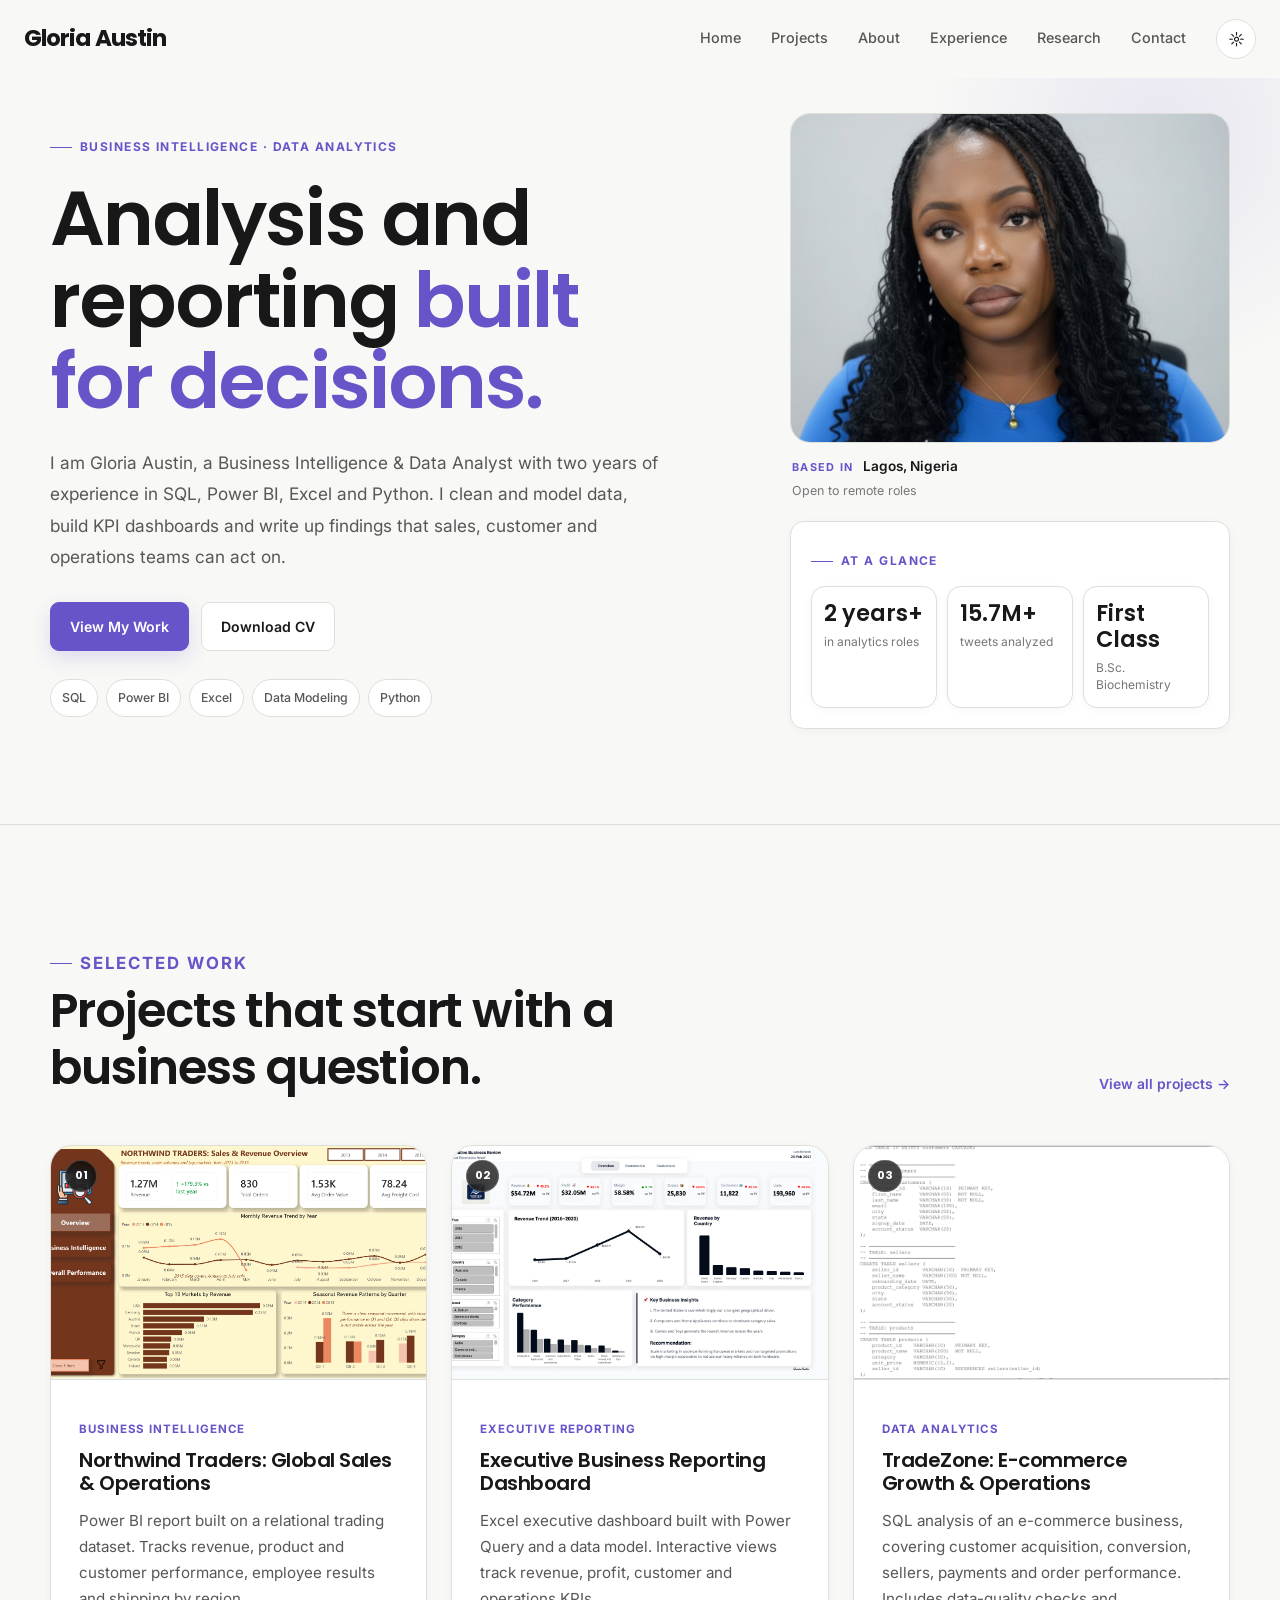
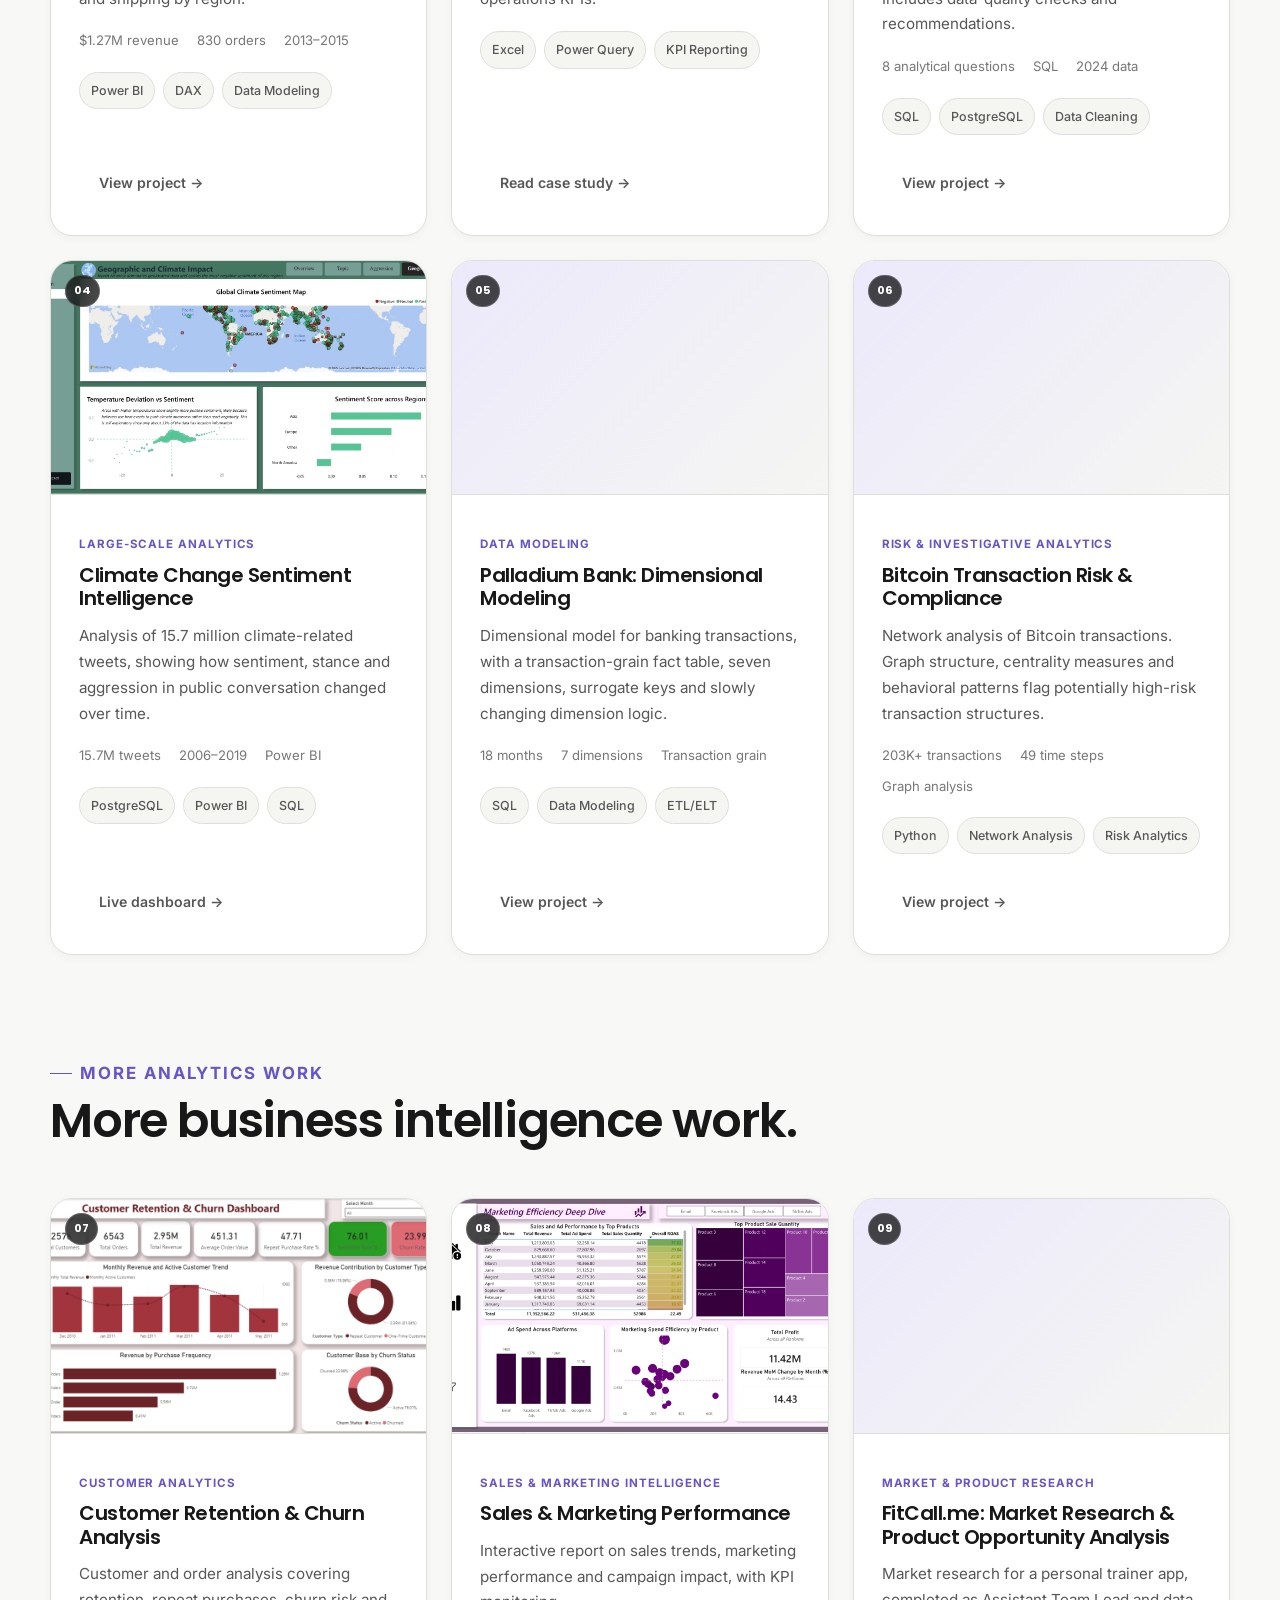
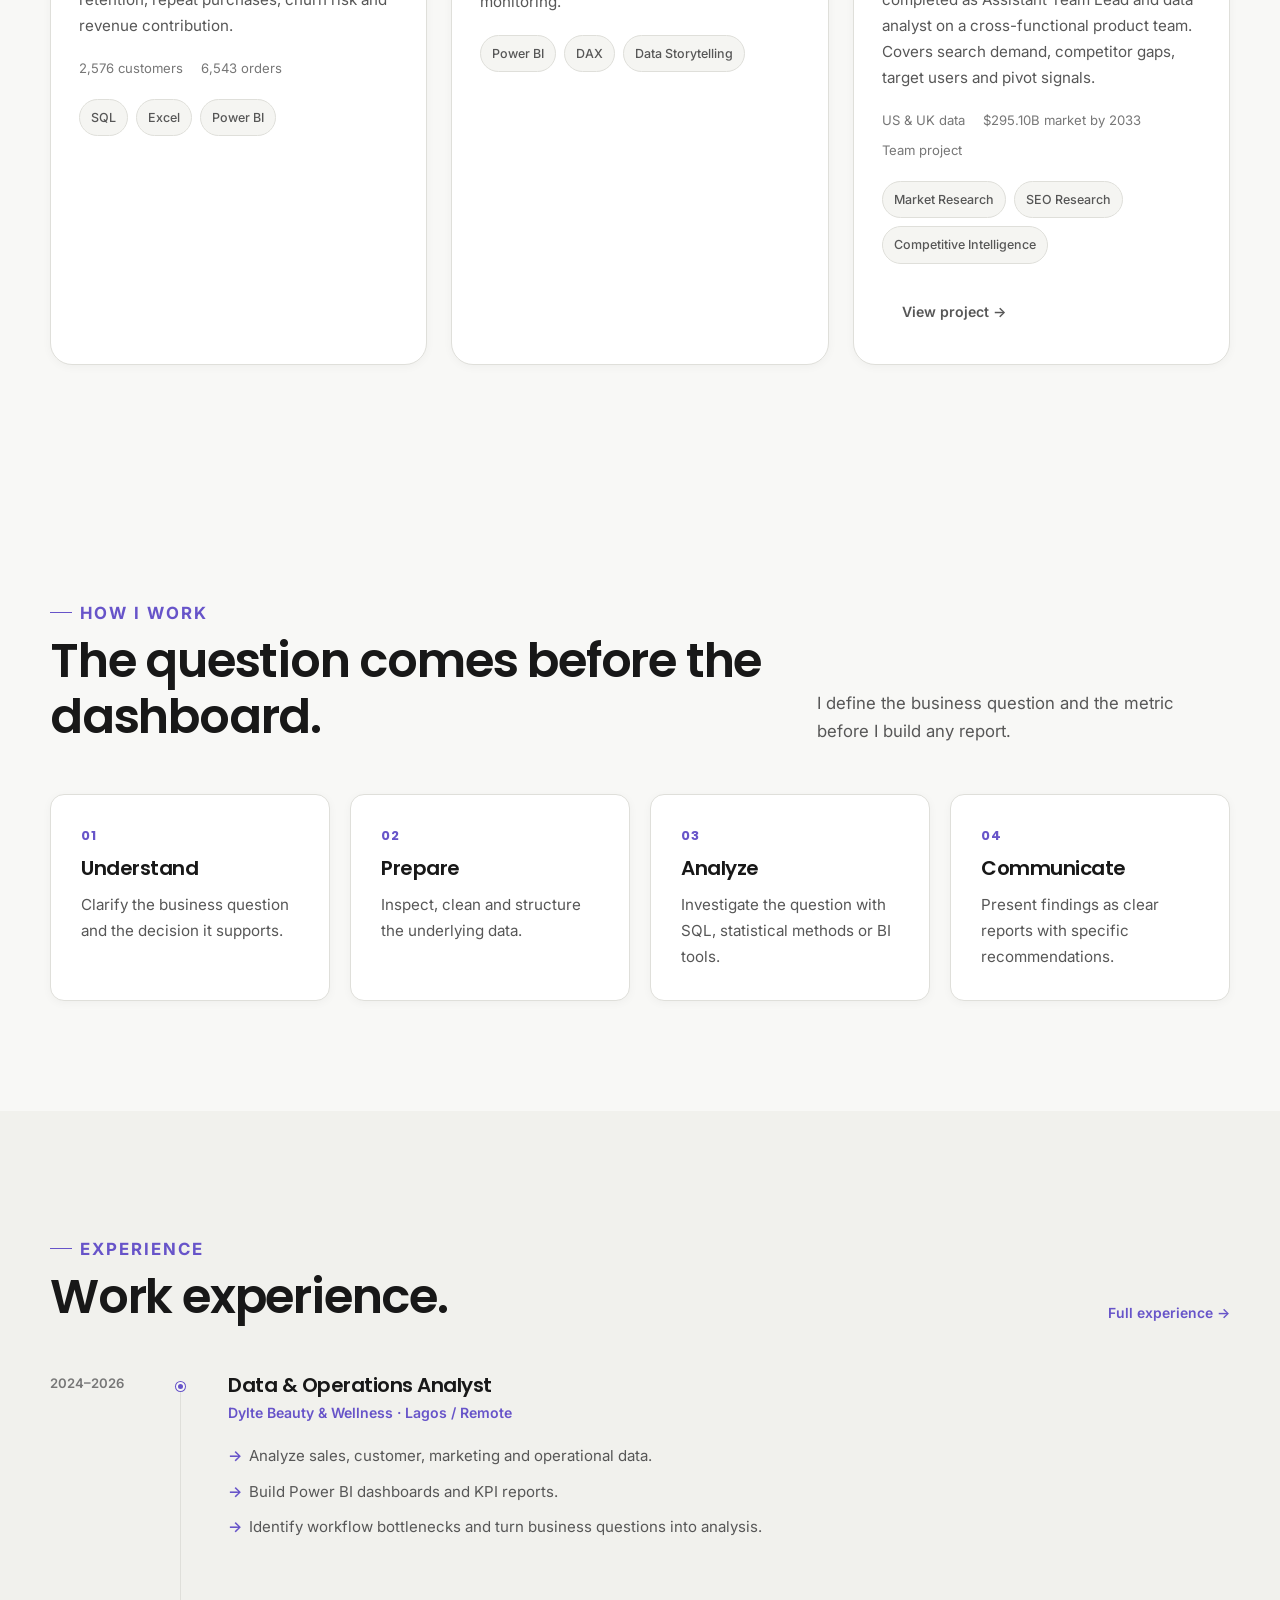
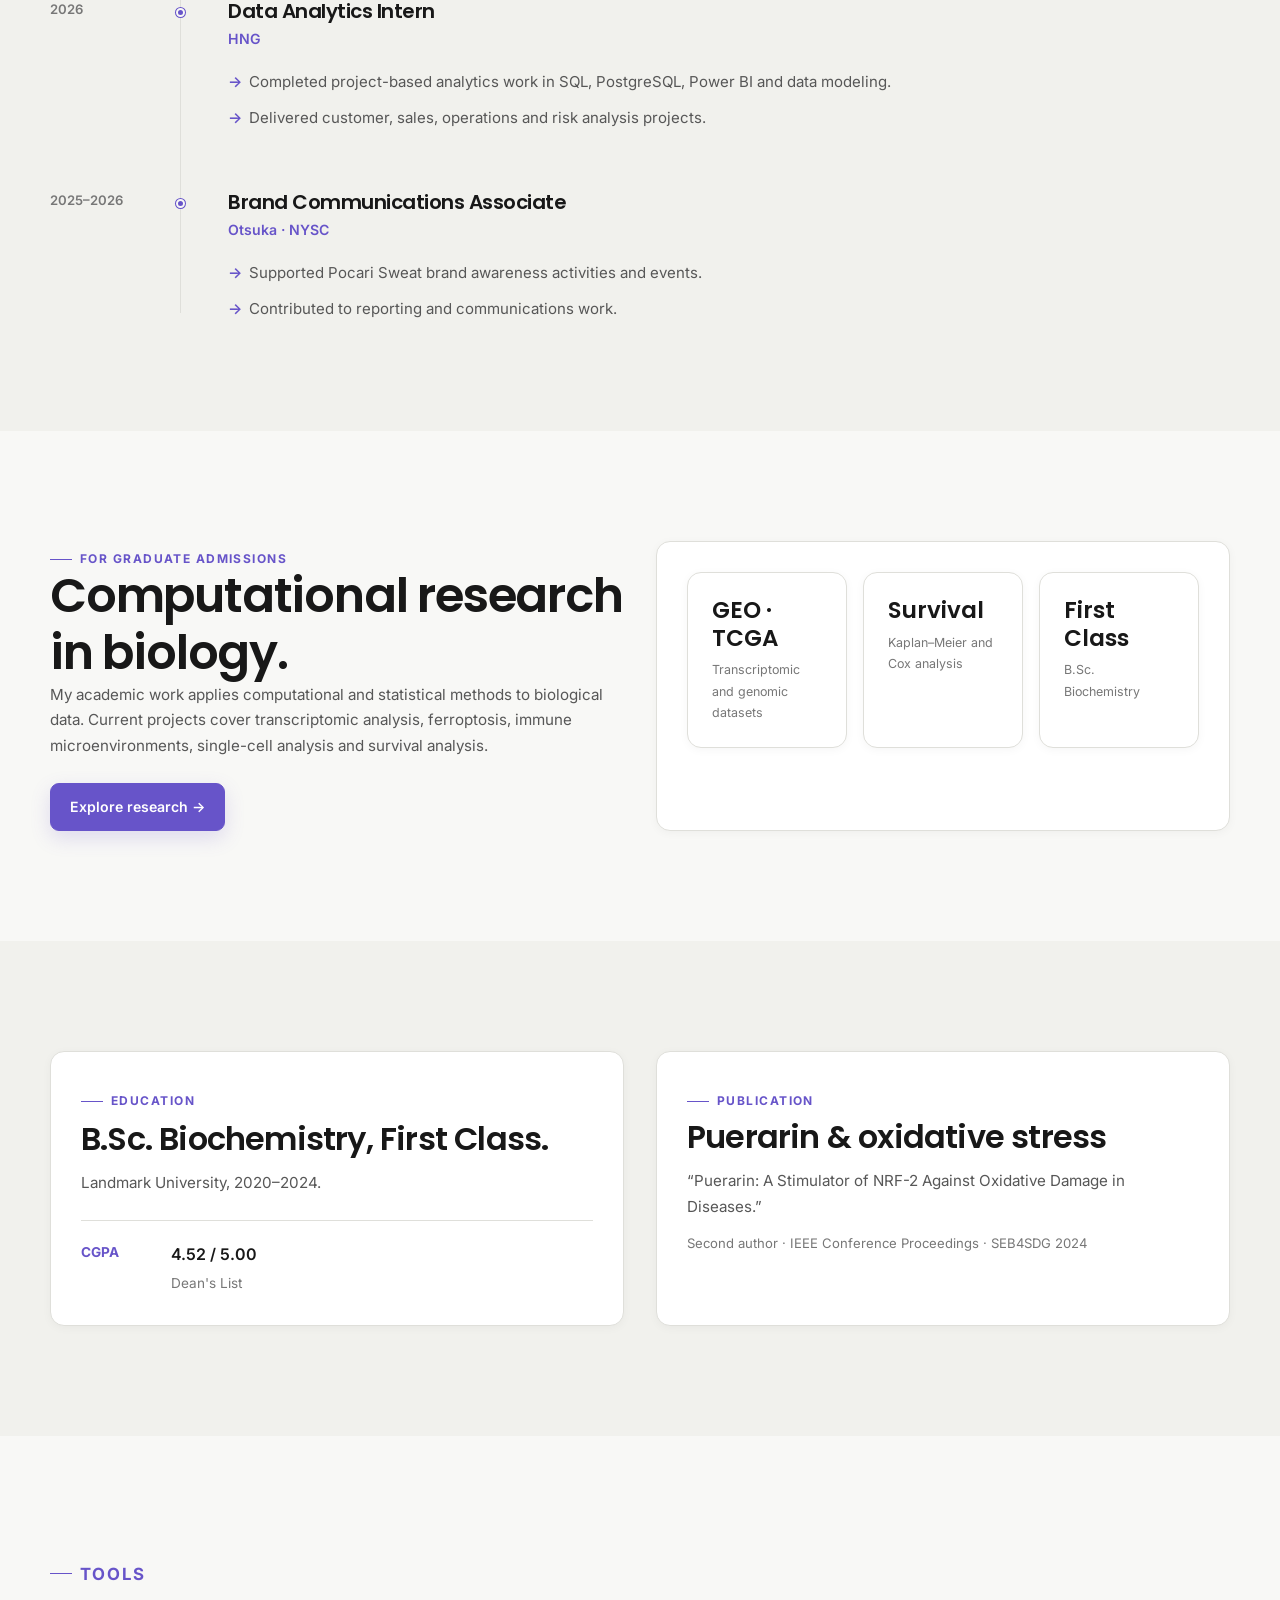
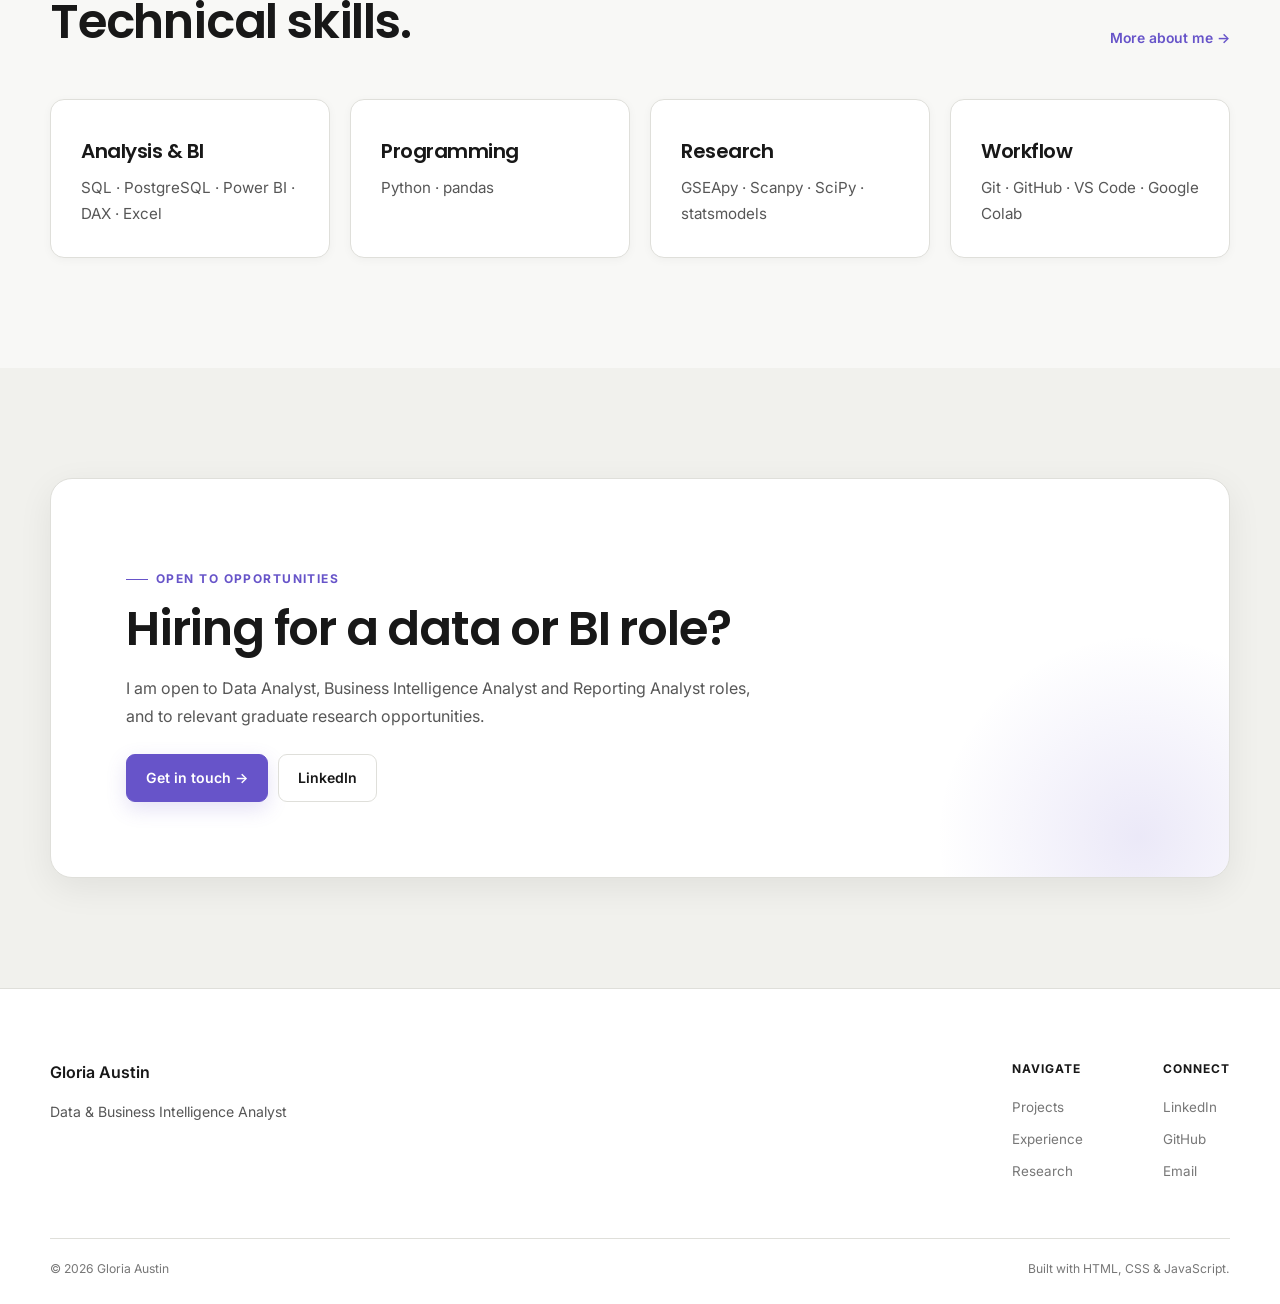
==== commit f62cb81b: "Update index.html" ====
--- a/index.html
+++ b/index.html
@@ -365,7 +365,7 @@
                     </div>
 
                     <div class="project-actions">
-                        <a href="/projects/" class="btn btn-ghost">
+                        <a href="/projects/#northwind" class="btn btn-ghost">
                             View project →
                         </a>
                     </div>
@@ -461,7 +461,7 @@
                     </div>
 
                     <div class="project-actions">
-                        <a href="/projects/" class="btn btn-ghost">
+                        <a href="/projects/#tradezone" class="btn btn-ghost">
                             View project →
                         </a>
                     </div>
@@ -562,7 +562,7 @@
                     </div>
 
                     <div class="project-actions">
-                        <a href="/projects/" class="btn btn-ghost">
+                        <a href="/projects/#palladium" class="btn btn-ghost">
                             View project →
                         </a>
                     </div>
@@ -610,7 +610,7 @@
                     </div>
 
                     <div class="project-actions">
-                        <a href="/projects/" class="btn btn-ghost">
+                        <a href="/projects/#bitcoin" class="btn btn-ghost">
                             View project →
                         </a>
                     </div>
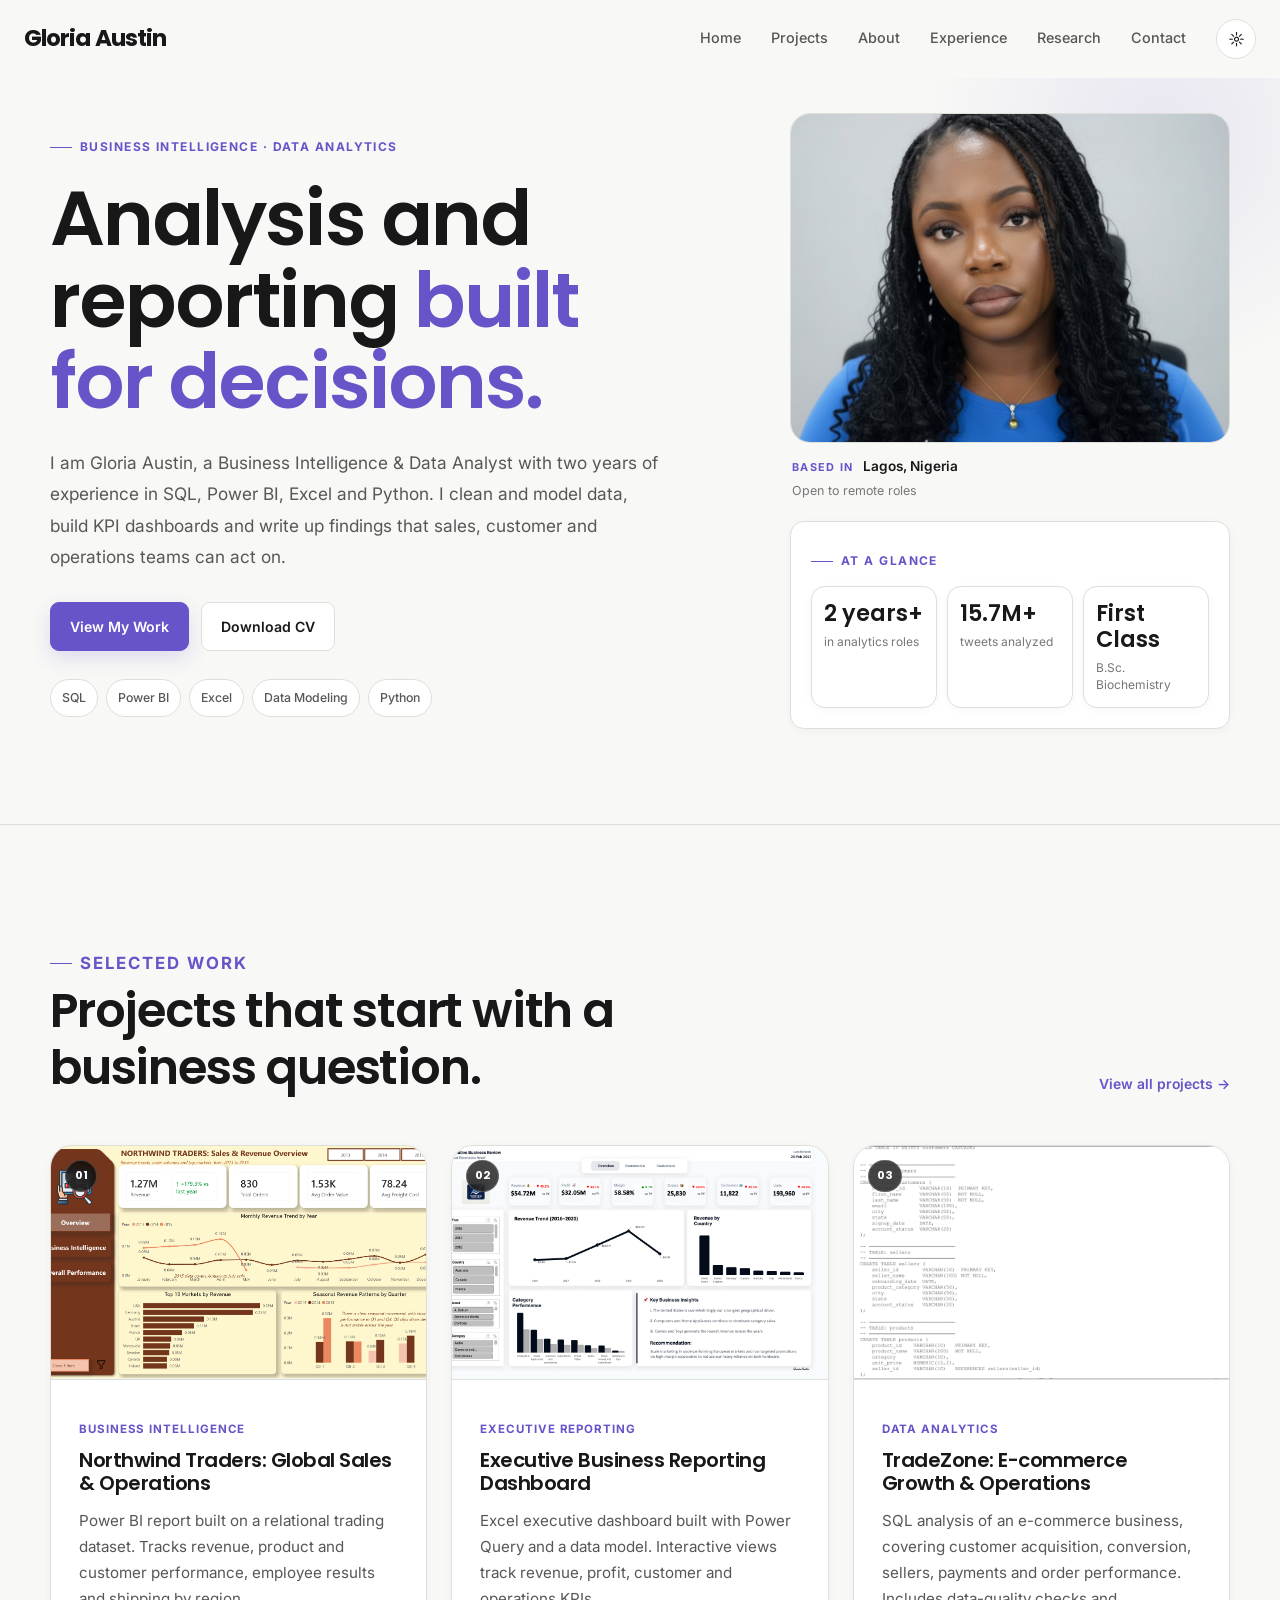
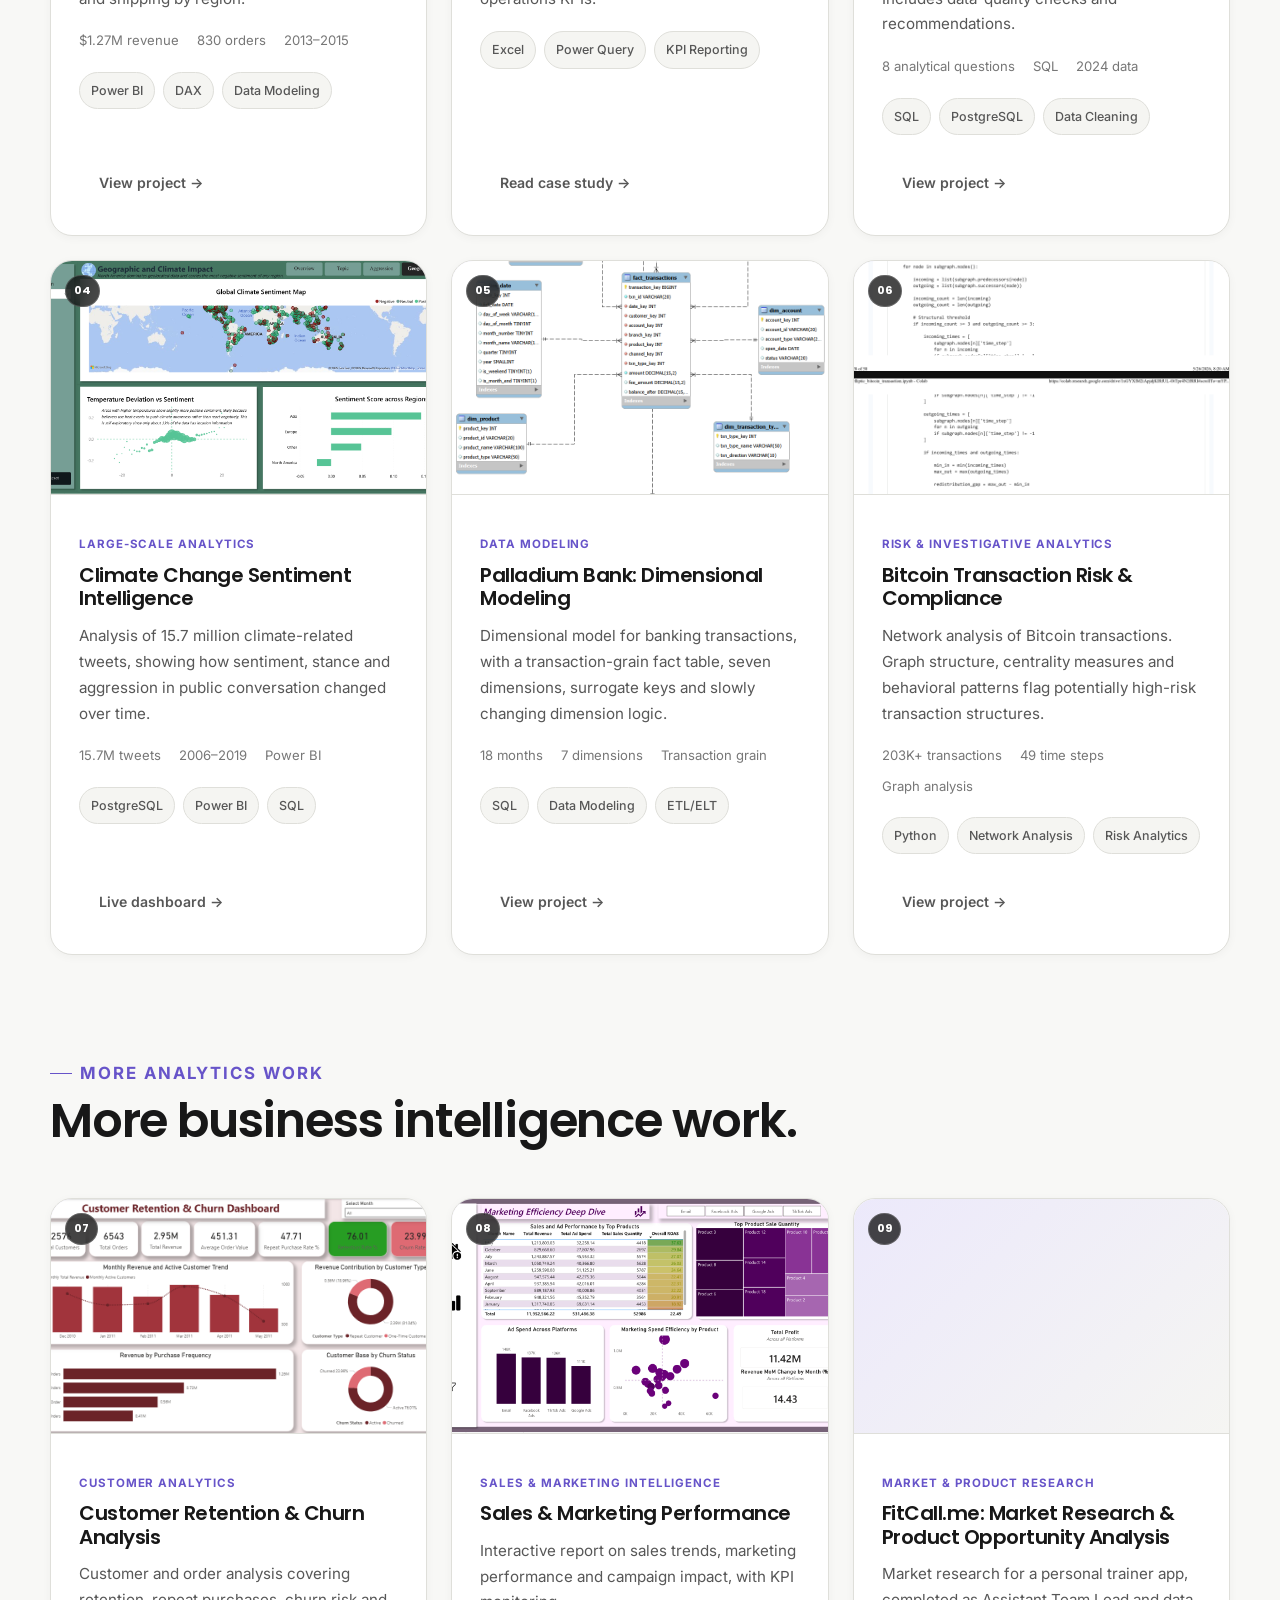
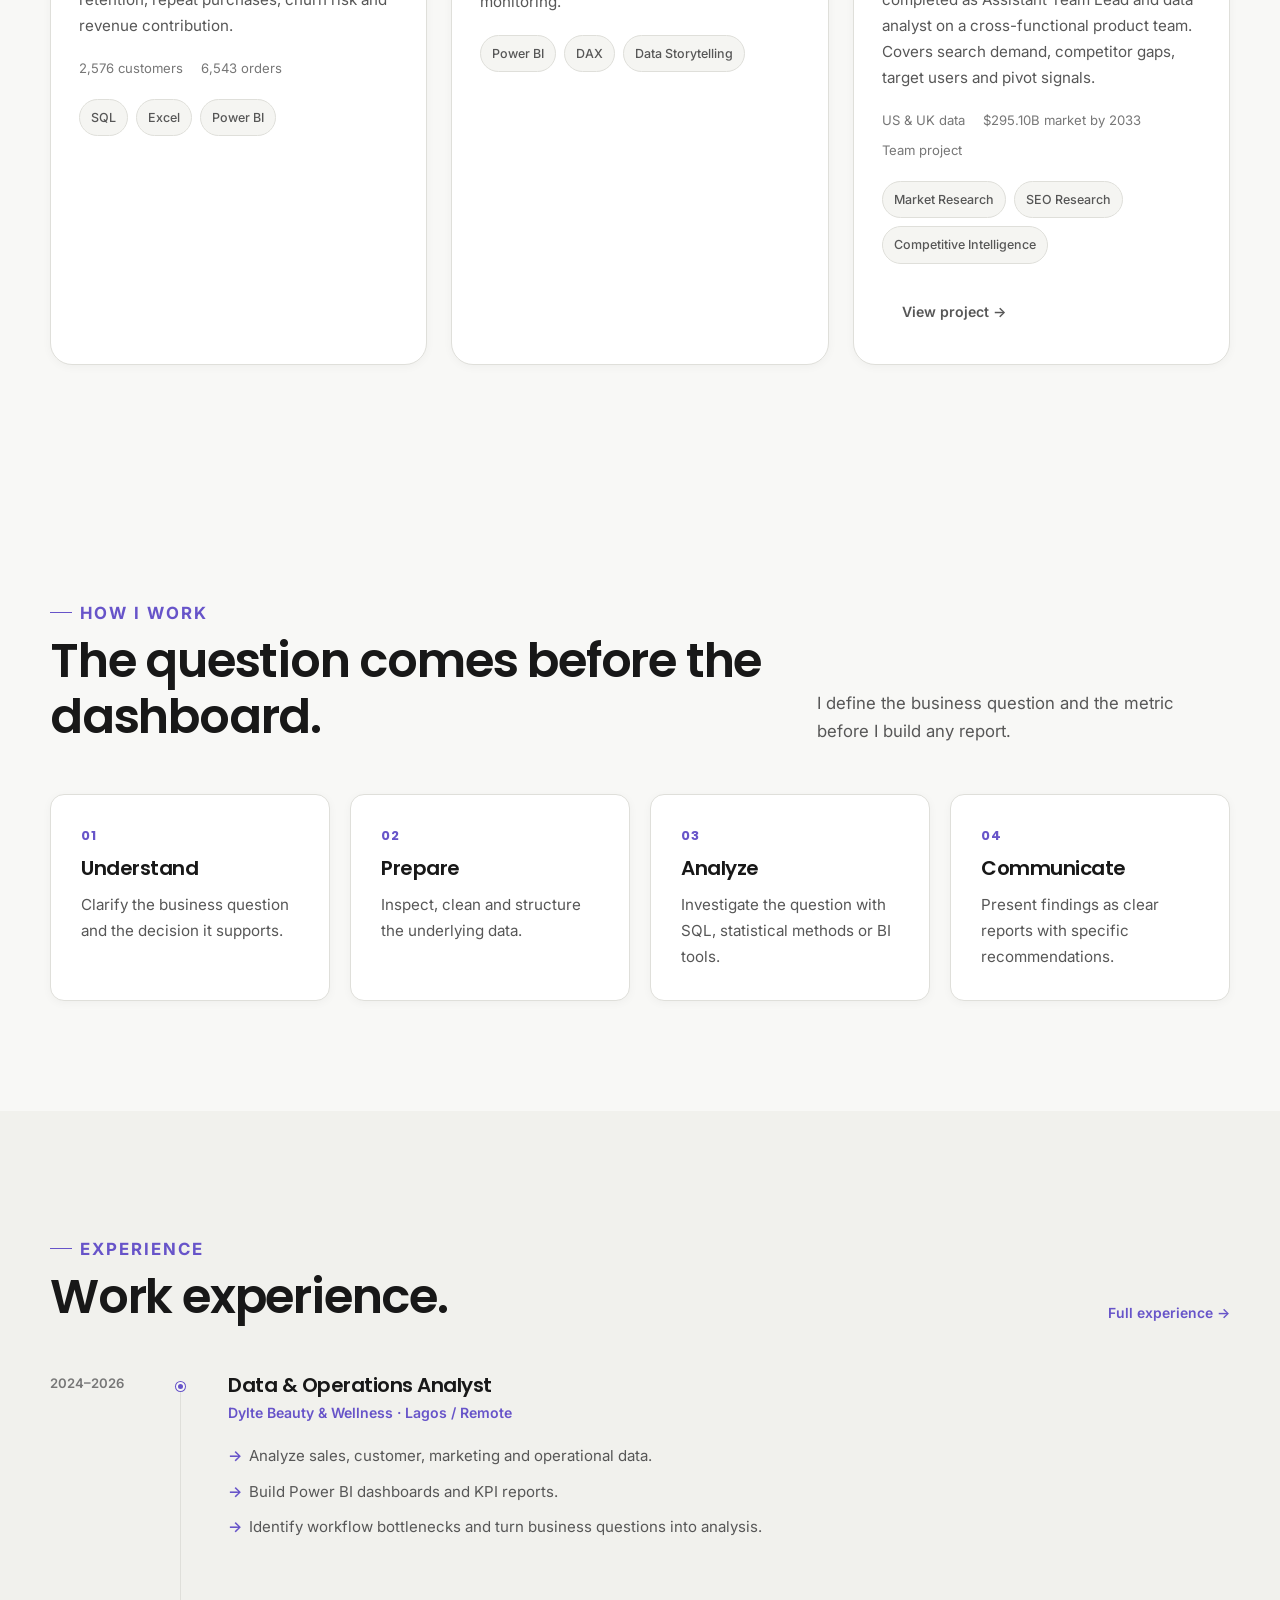
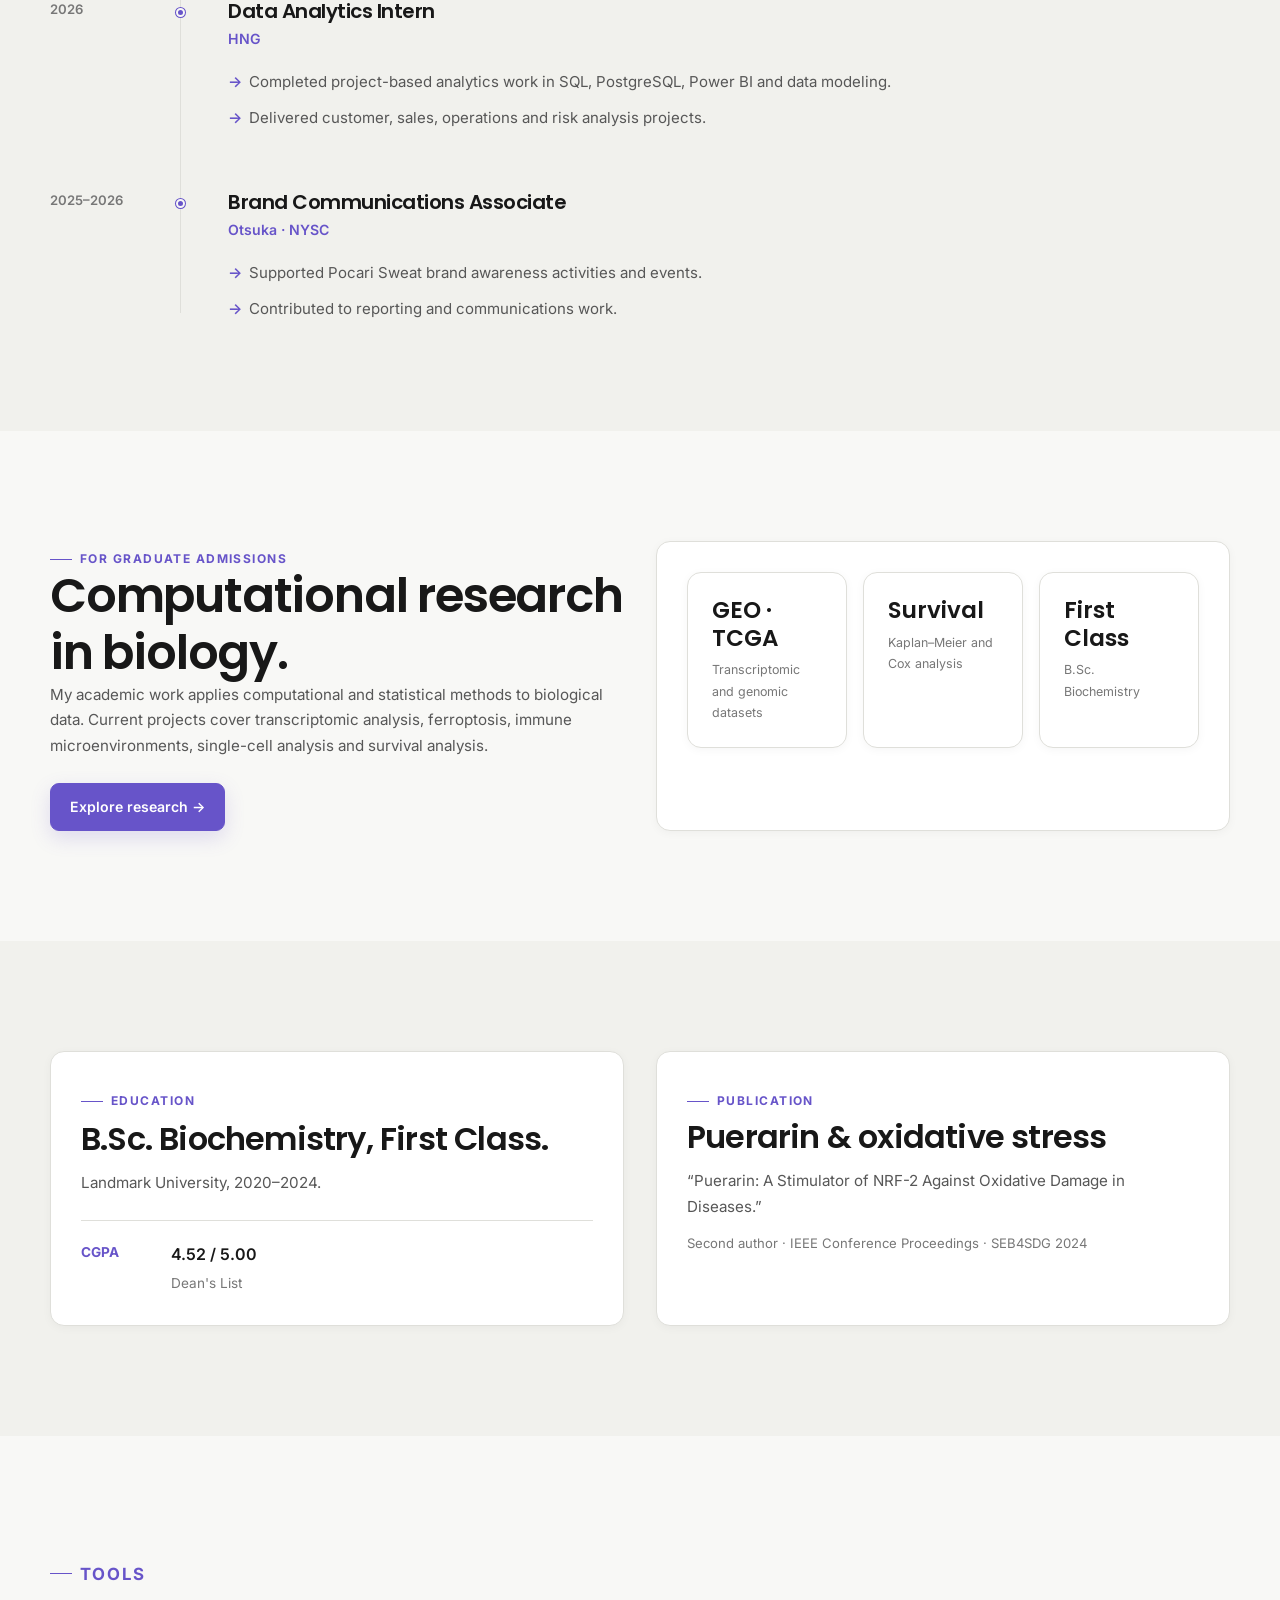
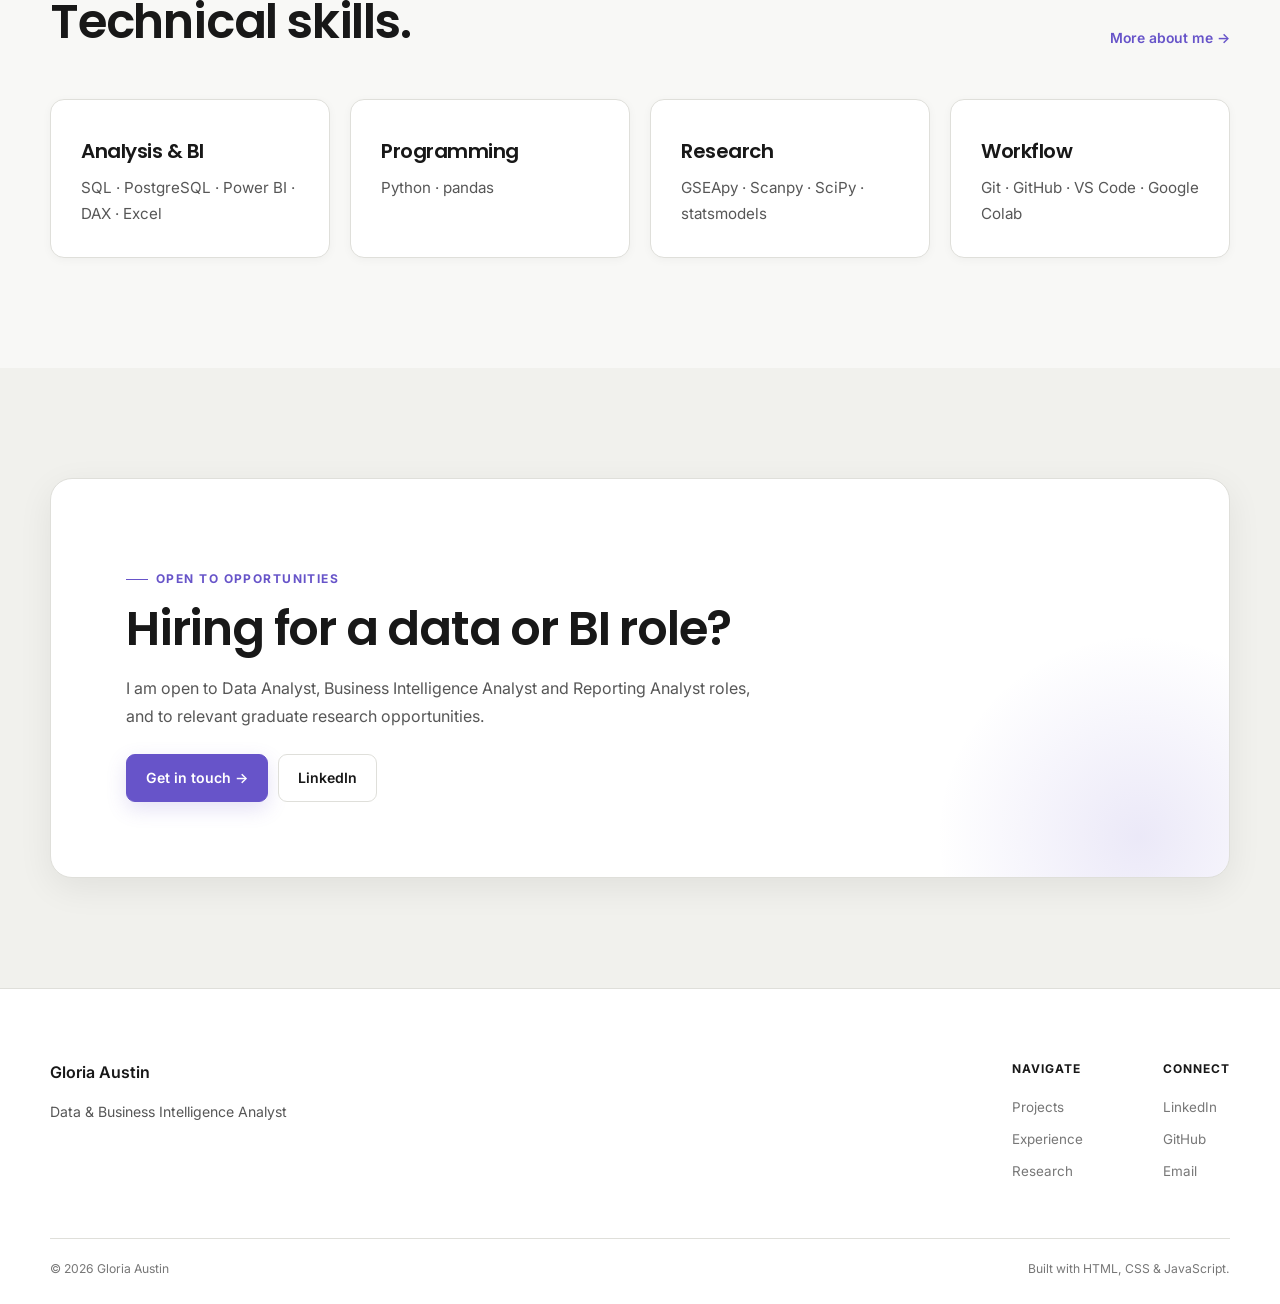
==== commit cb15a346: "Update index.html" ====
--- a/index.html
+++ b/index.html
@@ -240,7 +240,7 @@
                     View My Work
                 </a>
 
-                <a href="assets/resume/Gloria_Austin_BI_CV.pdf"
+                <a href="assets/resume/Gloria_Austin_CV.pdf"
                    target="_blank"
                    rel="noopener noreferrer"
                    class="btn btn-secondary">
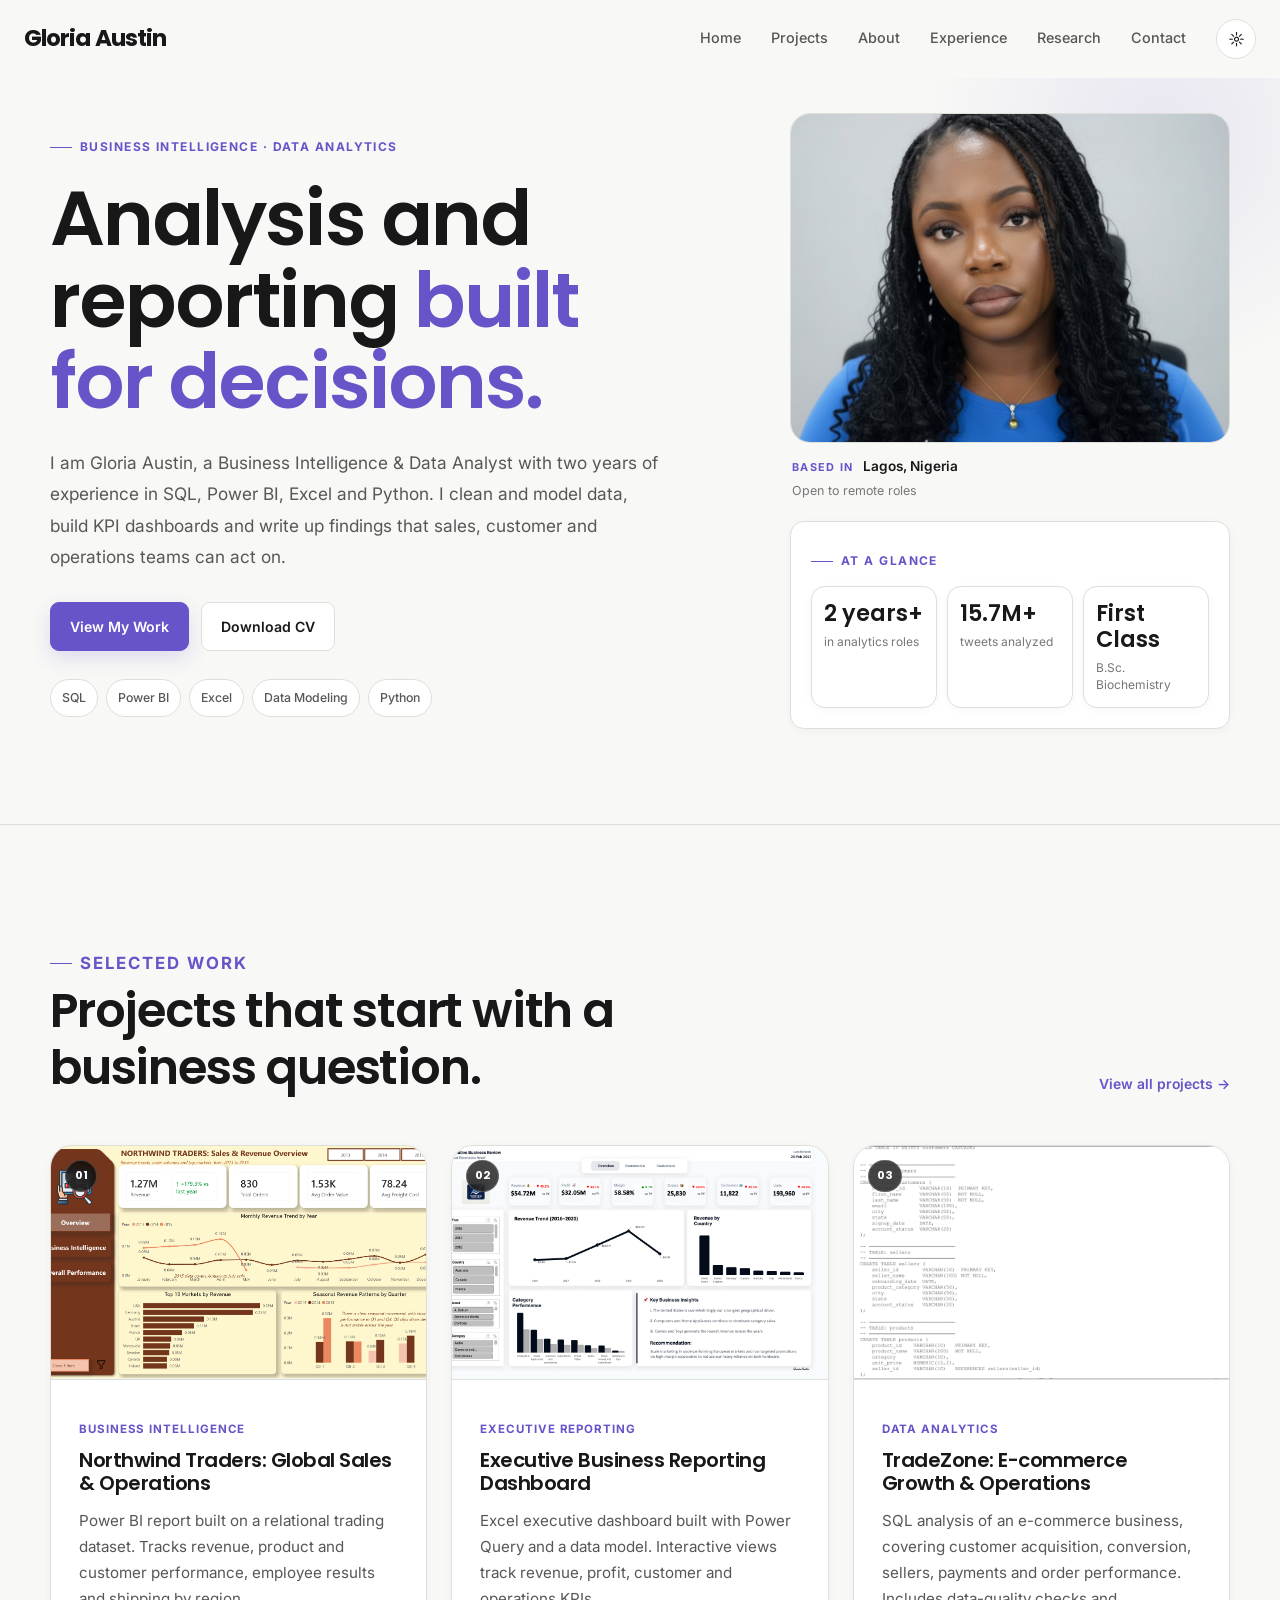
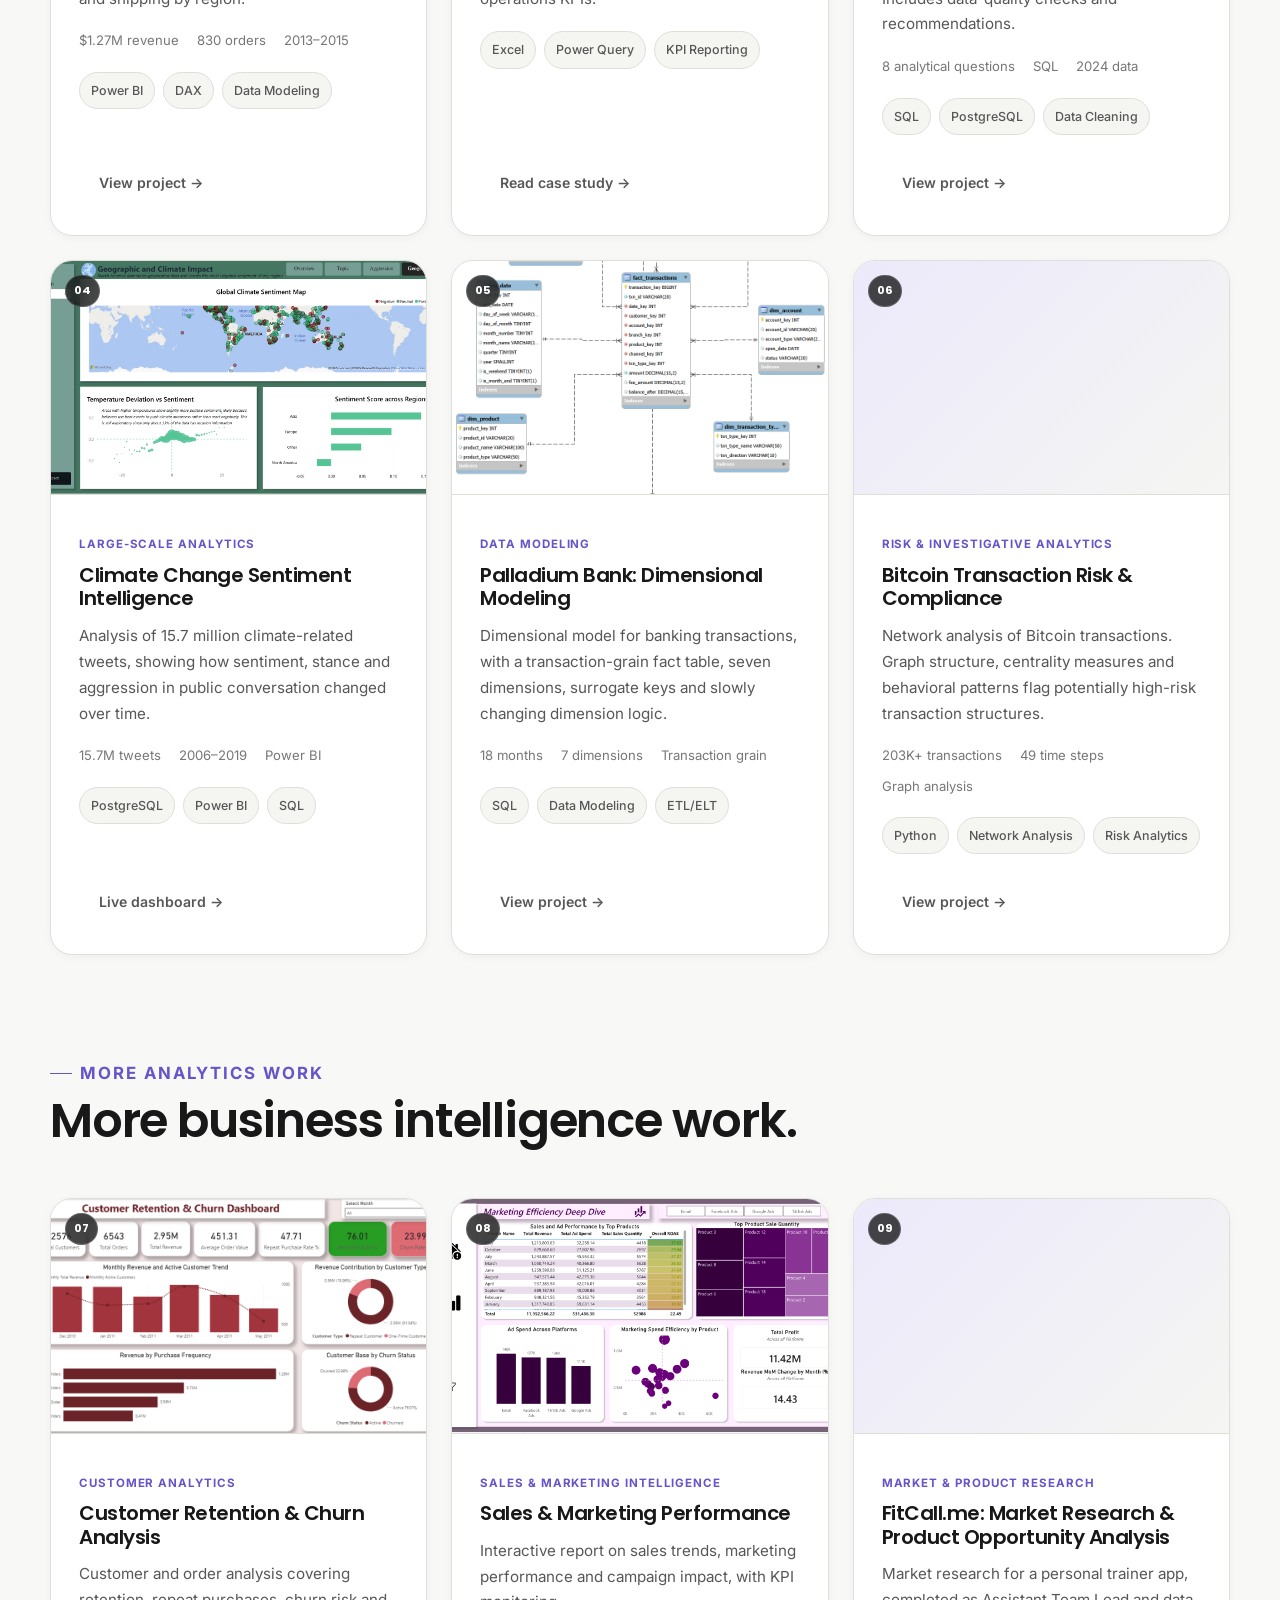
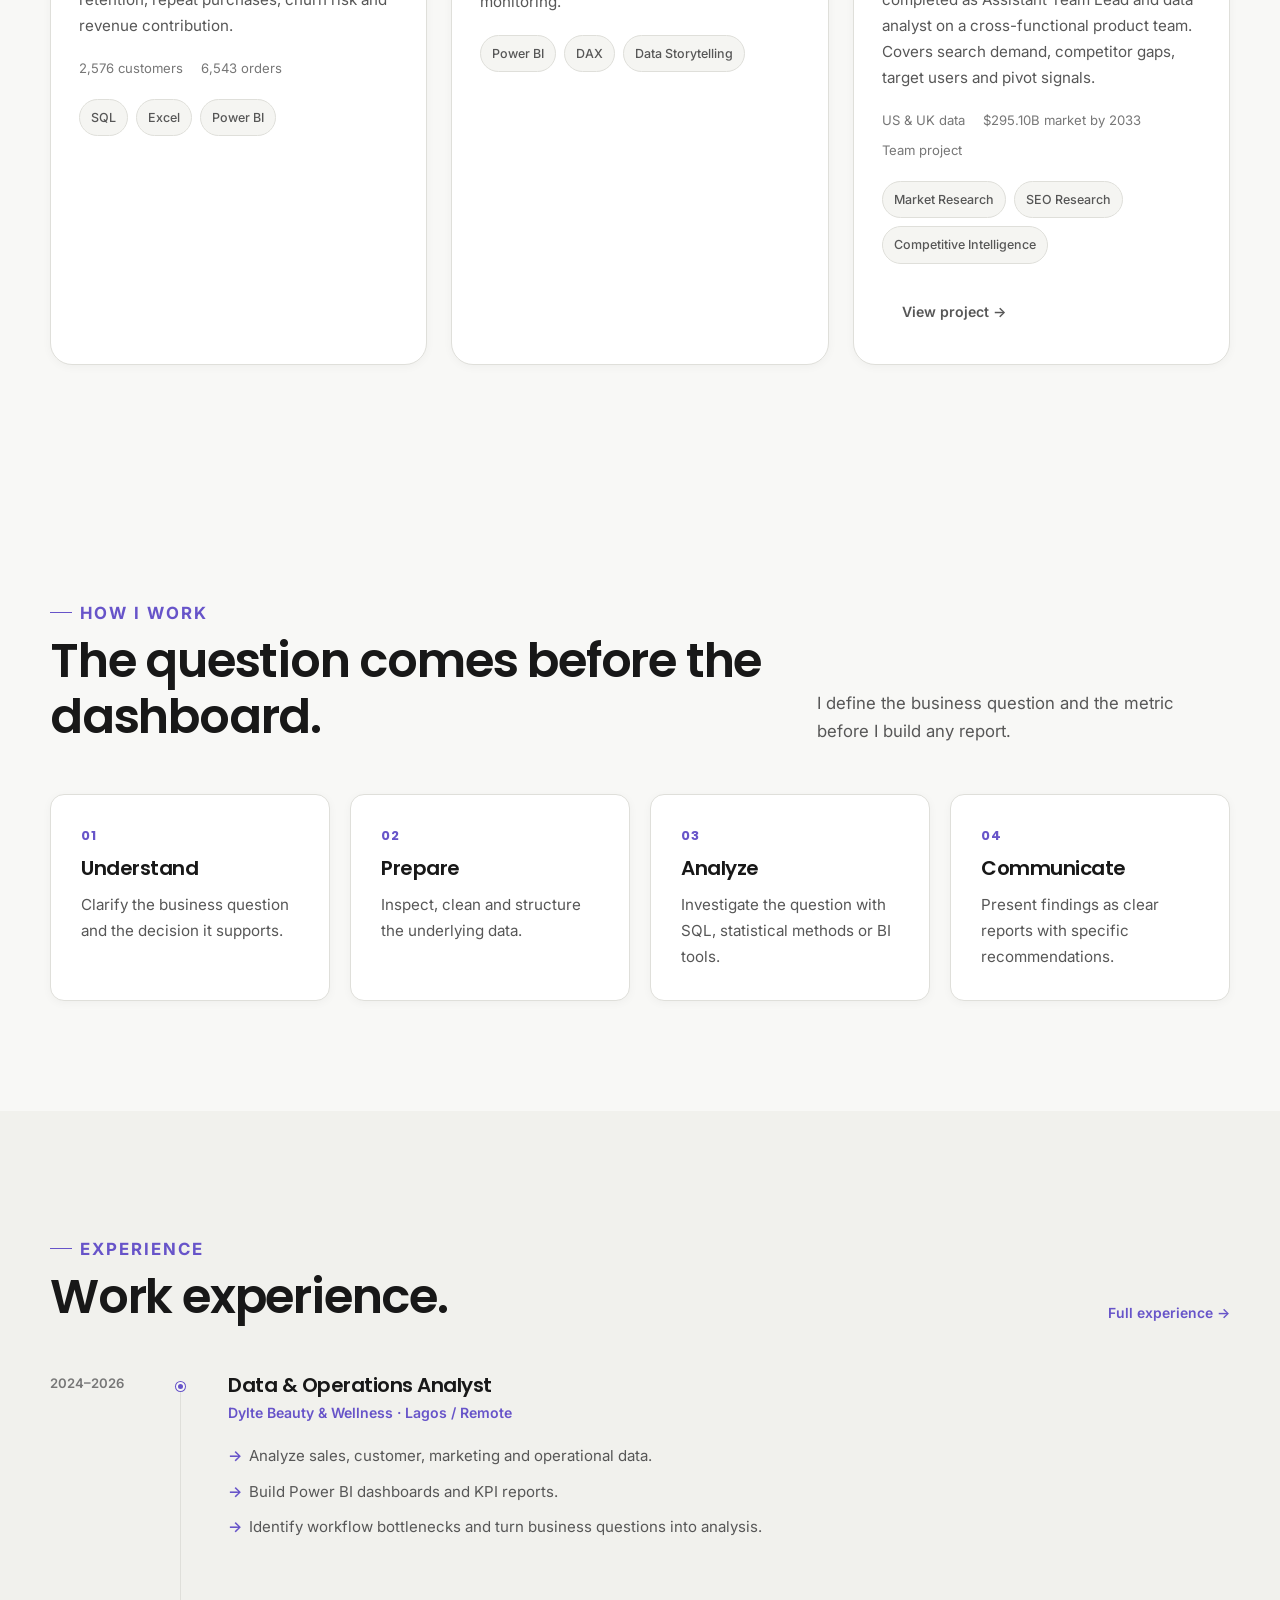
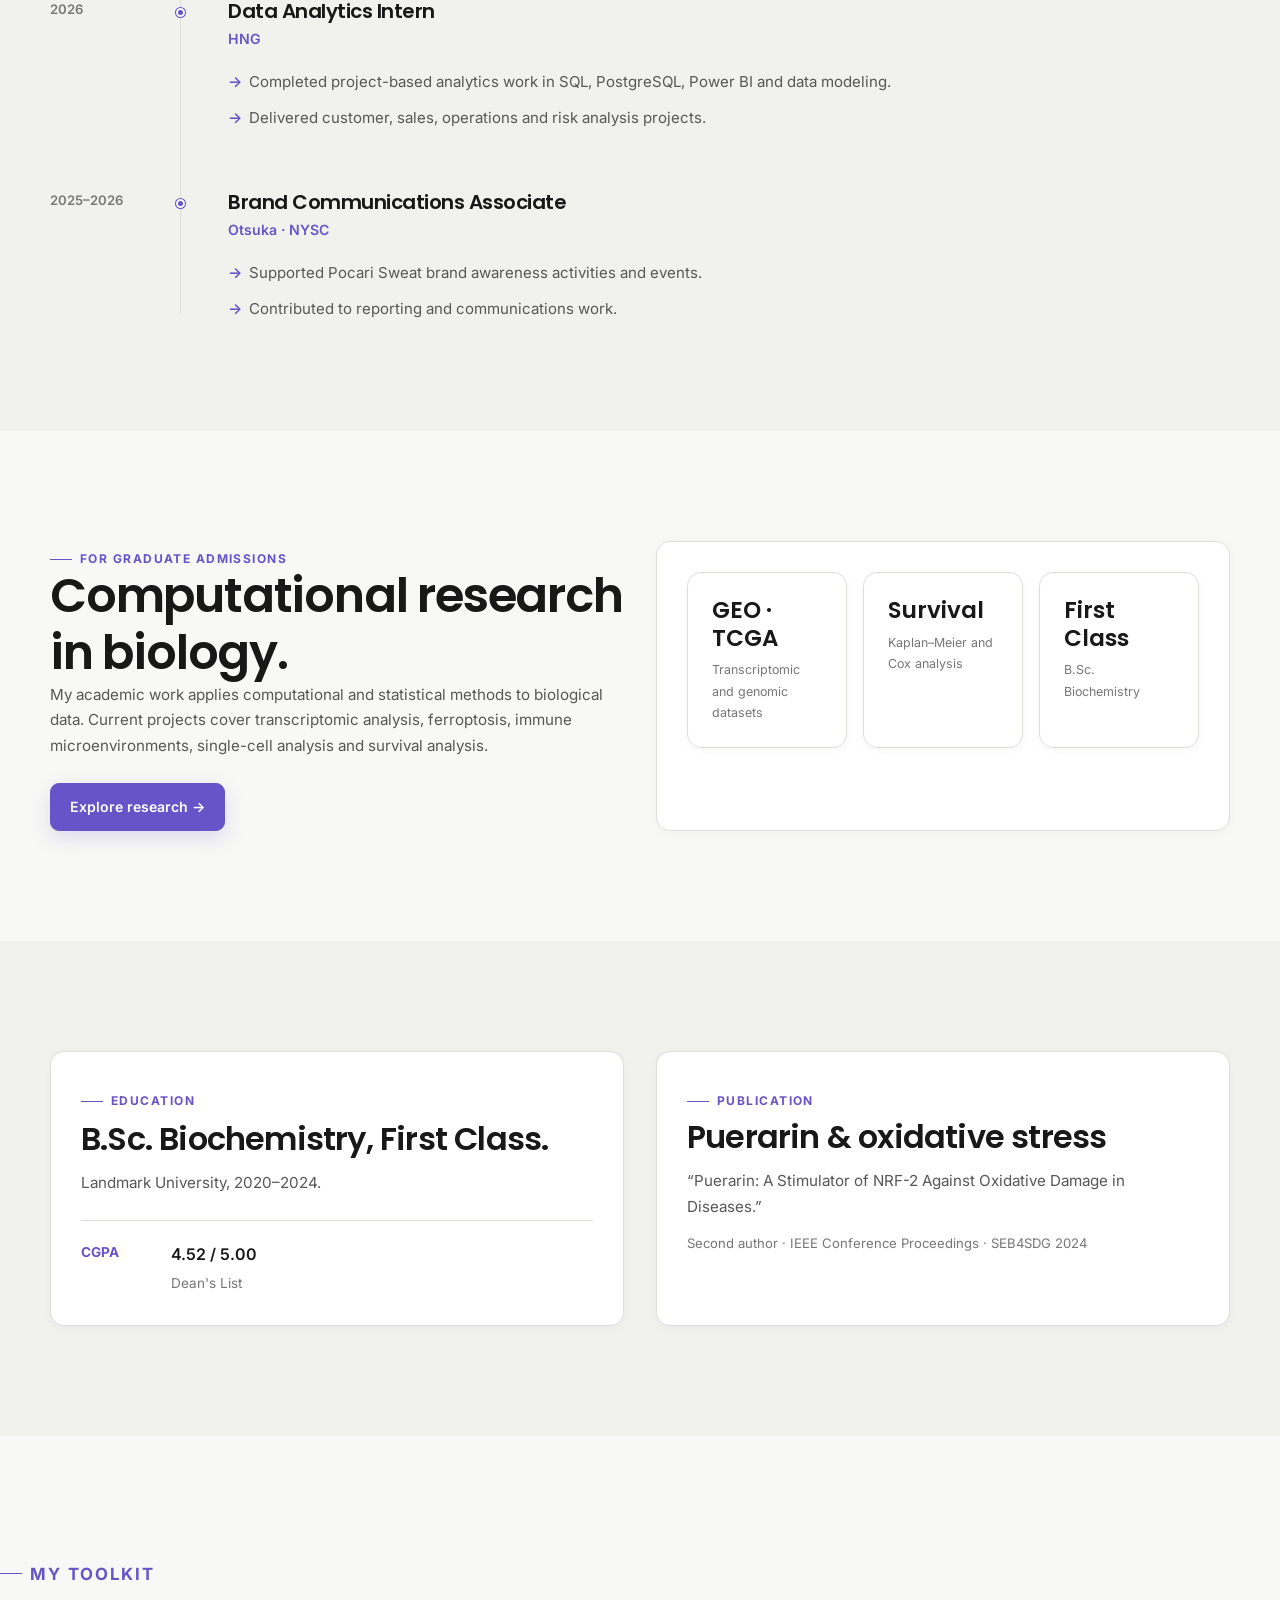
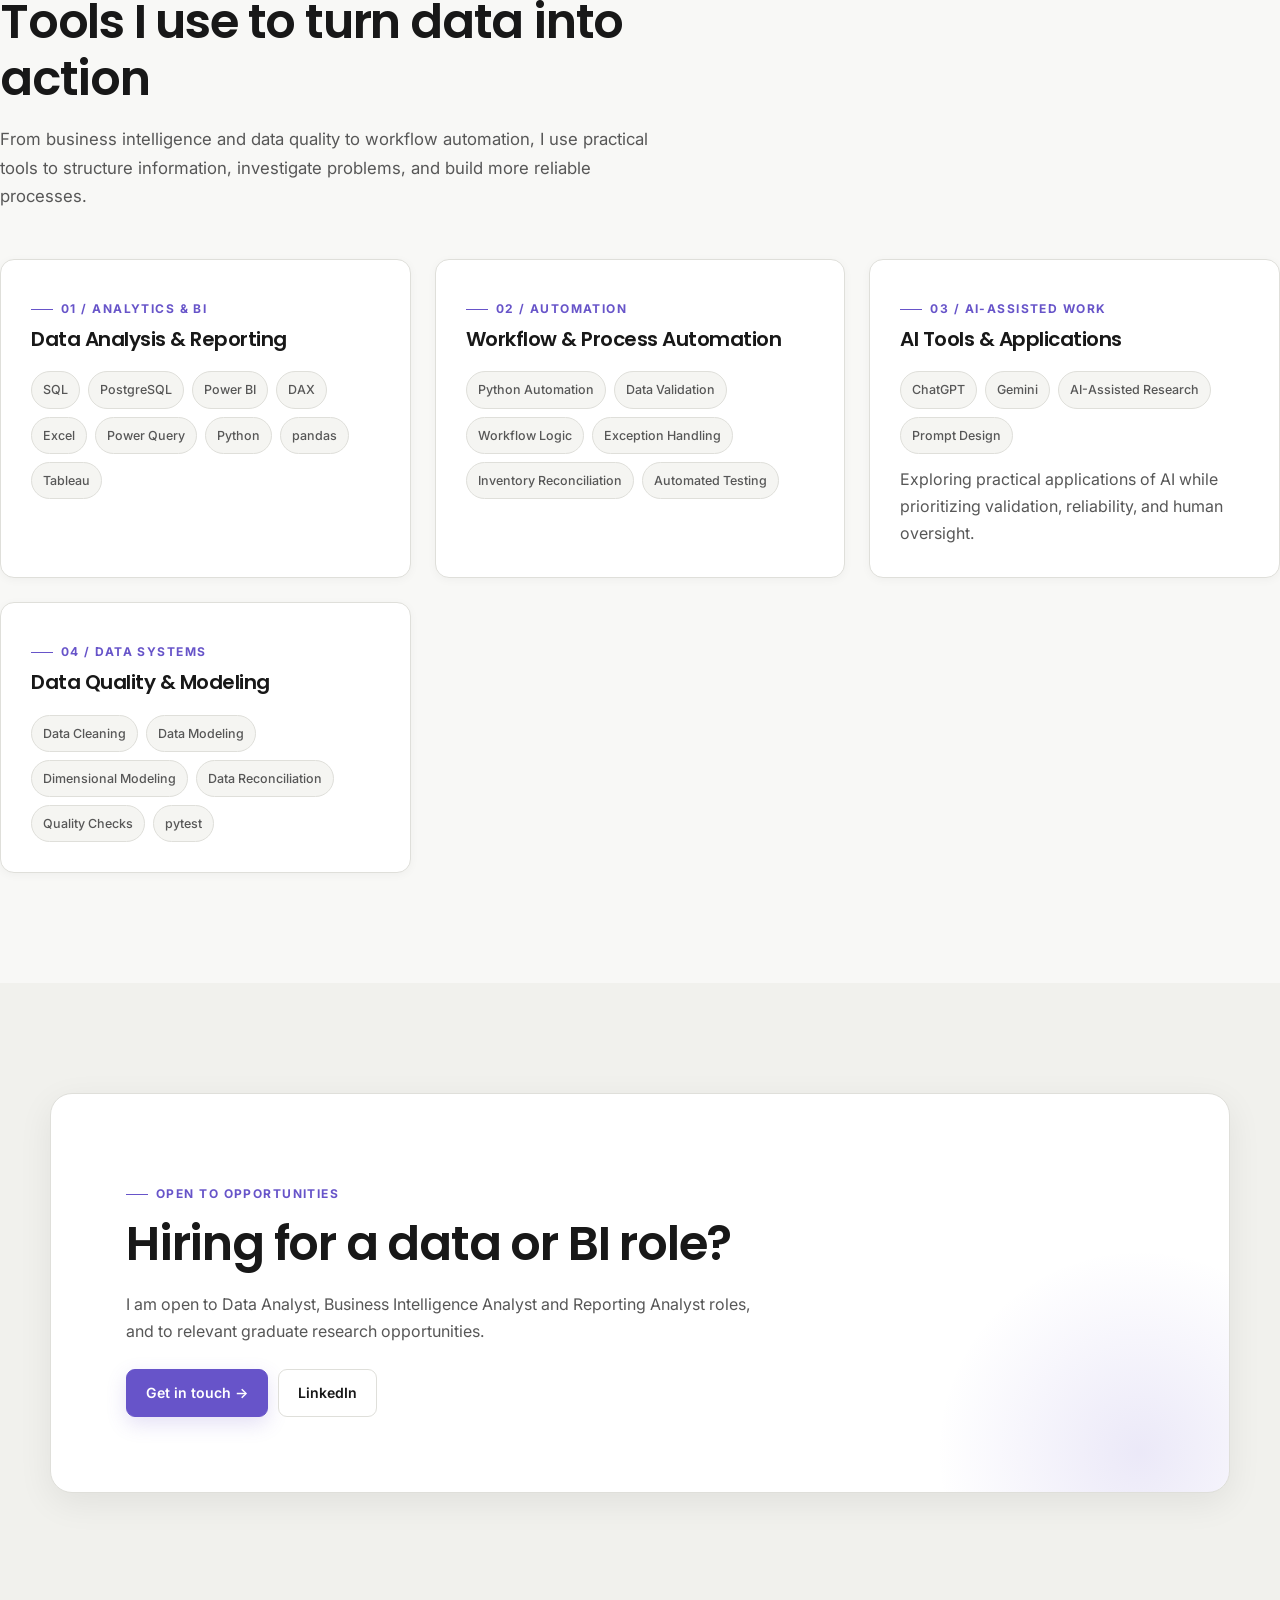
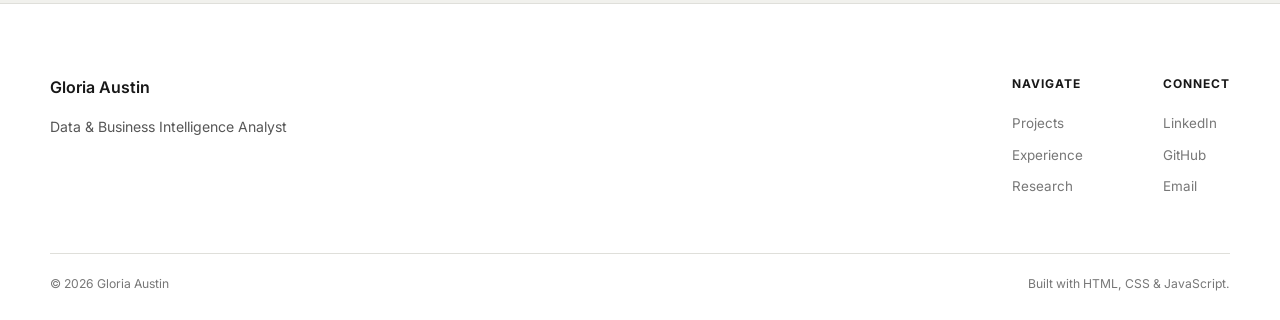
==== commit 97441ce4: "Update index.html" ====
--- a/index.html
+++ b/index.html
@@ -1198,95 +1198,81 @@
     <!-- =========================
          TOOLS
     ========================== -->
-
-    <section class="section">
-
-        <div class="container">
-
-            <div class="section-header">
-
-                <div>
-
-                    <p class="section-label">
-                        TOOLS
-                    </p>
-
-                    <h2>
-                        Technical skills.
-                    </h2>
-
-                </div>
-
-                <a
-                    href="/about/"
-                    class="text-link"
-                >
-                    More about me →
-                </a>
-
-            </div>
-
-
-            <div class="grid-4">
-
-                <article class="card">
-
-                    <h3>
-                        Analysis & BI
-                    </h3>
-
-                    <p class="card-text">
-                        SQL · PostgreSQL · Power BI · DAX · Excel
-                    </p>
-
-                </article>
-
-
-                <article class="card">
-
-                    <h3>
-                        Programming
-                    </h3>
-
-                    <p class="card-text">
-                        Python · pandas
-                    </p>
-
-                </article>
-
-
-                <article class="card">
-
-                    <h3>
-                        Research
-                    </h3>
-
-                    <p class="card-text">
-                        GSEApy · Scanpy · SciPy · statsmodels
-                    </p>
-
-                </article>
-
-
-                <article class="card">
-
-                    <h3>
-                        Workflow
-                    </h3>
-
-                    <p class="card-text">
-                        Git · GitHub · VS Code · Google Colab
-                    </p>
-
-                </article>
-
-            </div>
-
-        </div>
-
-    </section>
-
-
+<section class="section" id="toolkit">
+
+    <div class="section-header reveal">
+        <p class="section-label">MY TOOLKIT</p>
+        <h2>Tools I use to turn data into action</h2>
+        <p>
+            From business intelligence and data quality to workflow
+            automation, I use practical tools to structure information,
+            investigate problems, and build more reliable processes.
+        </p>
+    </div>
+
+    <div class="grid-3">
+
+        <article class="card reveal">
+            <p class="section-label">01 / ANALYTICS &amp; BI</p>
+            <h3>Data Analysis &amp; Reporting</h3>
+            <div class="tag-list">
+                <span class="tag">SQL</span>
+                <span class="tag">PostgreSQL</span>
+                <span class="tag">Power BI</span>
+                <span class="tag">DAX</span>
+                <span class="tag">Excel</span>
+                <span class="tag">Power Query</span>
+                <span class="tag">Python</span>
+                <span class="tag">pandas</span>
+                <span class="tag">Tableau</span>
+            </div>
+        </article>
+
+        <article class="card reveal">
+            <p class="section-label">02 / AUTOMATION</p>
+            <h3>Workflow &amp; Process Automation</h3>
+            <div class="tag-list">
+                <span class="tag">Python Automation</span>
+                <span class="tag">Data Validation</span>
+                <span class="tag">Workflow Logic</span>
+                <span class="tag">Exception Handling</span>
+                <span class="tag">Inventory Reconciliation</span>
+                <span class="tag">Automated Testing</span>
+            </div>
+        </article>
+
+        <article class="card reveal">
+            <p class="section-label">03 / AI-ASSISTED WORK</p>
+            <h3>AI Tools &amp; Applications</h3>
+            <div class="tag-list">
+                <span class="tag">ChatGPT</span>
+                <span class="tag">Gemini</span>
+                <span class="tag">AI-Assisted Research</span>
+                <span class="tag">Prompt Design</span>
+            </div>
+            <p>
+                Exploring practical applications of AI while prioritizing
+                validation, reliability, and human oversight.
+            </p>
+        </article>
+
+        <article class="card reveal">
+            <p class="section-label">04 / DATA SYSTEMS</p>
+            <h3>Data Quality &amp; Modeling</h3>
+            <div class="tag-list">
+                <span class="tag">Data Cleaning</span>
+                <span class="tag">Data Modeling</span>
+                <span class="tag">Dimensional Modeling</span>
+                <span class="tag">Data Reconciliation</span>
+                <span class="tag">Quality Checks</span>
+                <span class="tag">pytest</span>
+            </div>
+        </article>
+
+    </div>
+
+</section>
+    
     <!-- =========================
          CONTACT CTA
     ========================== -->
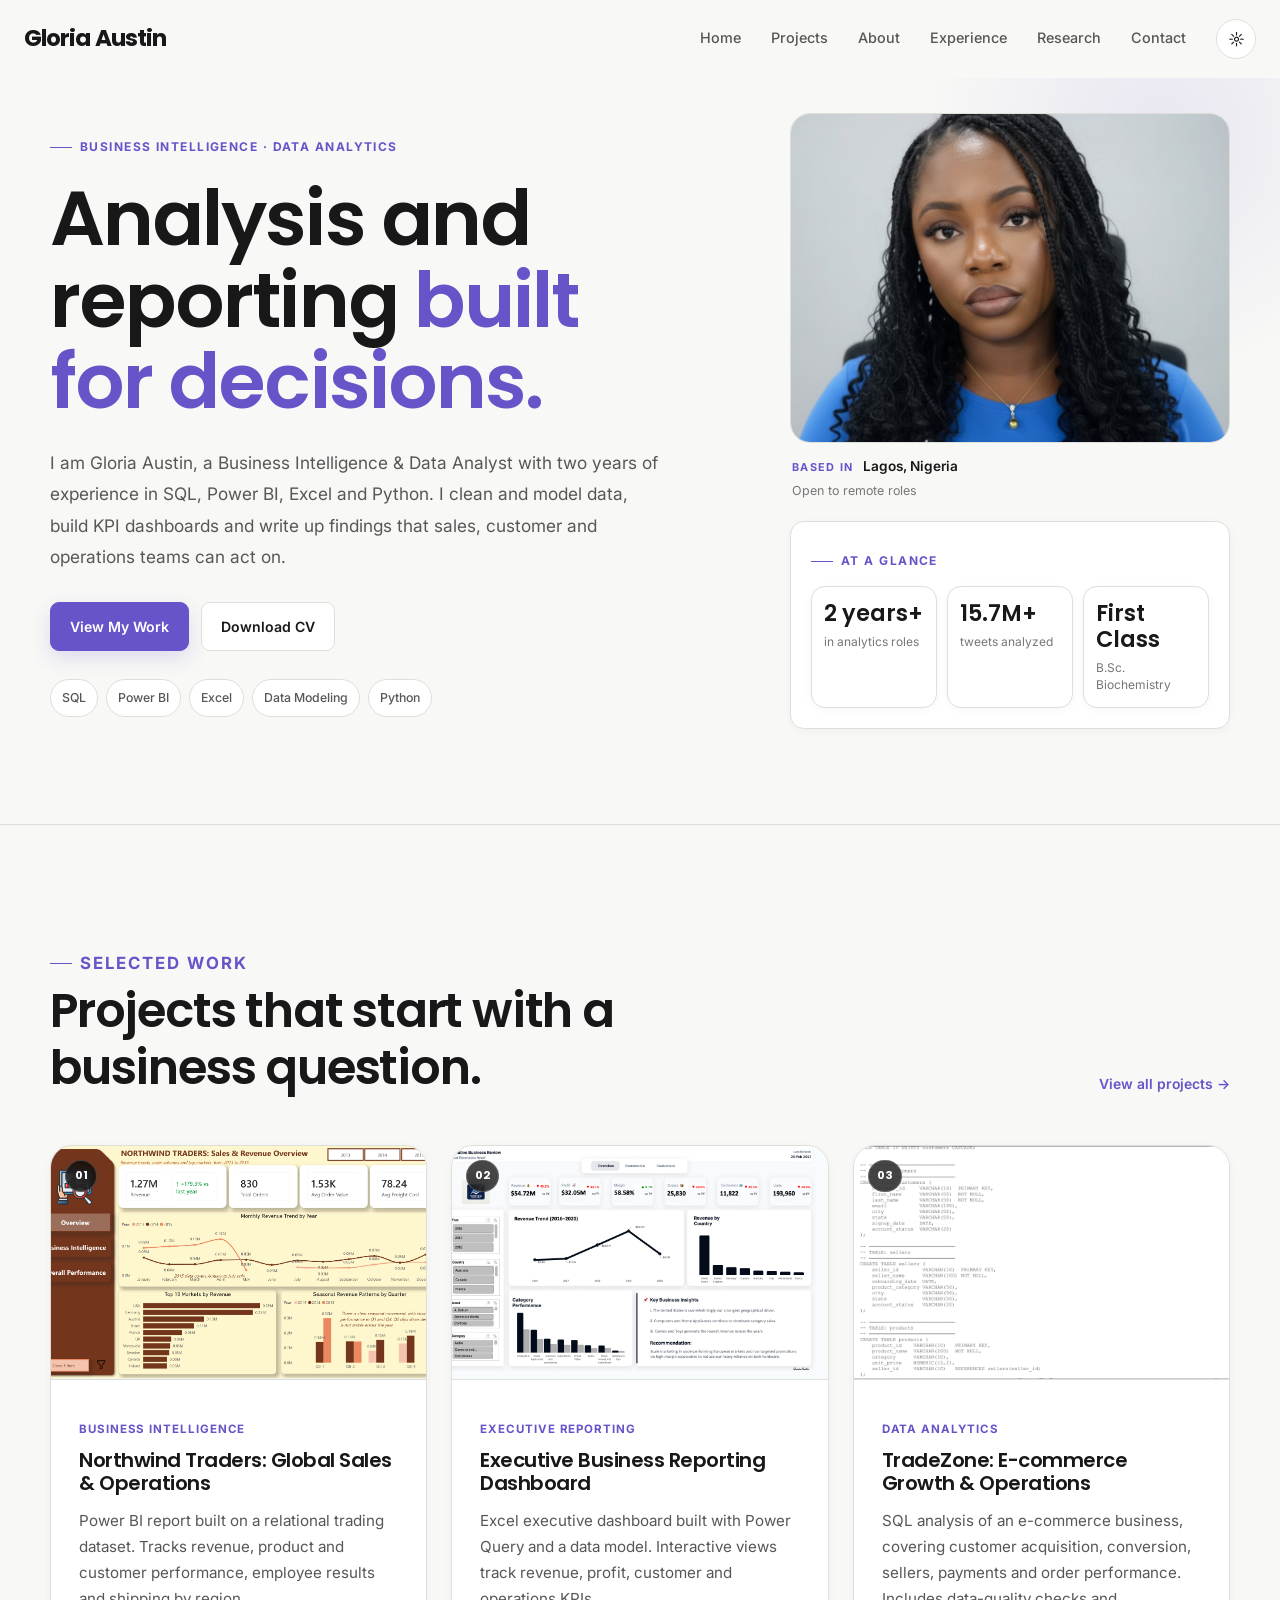
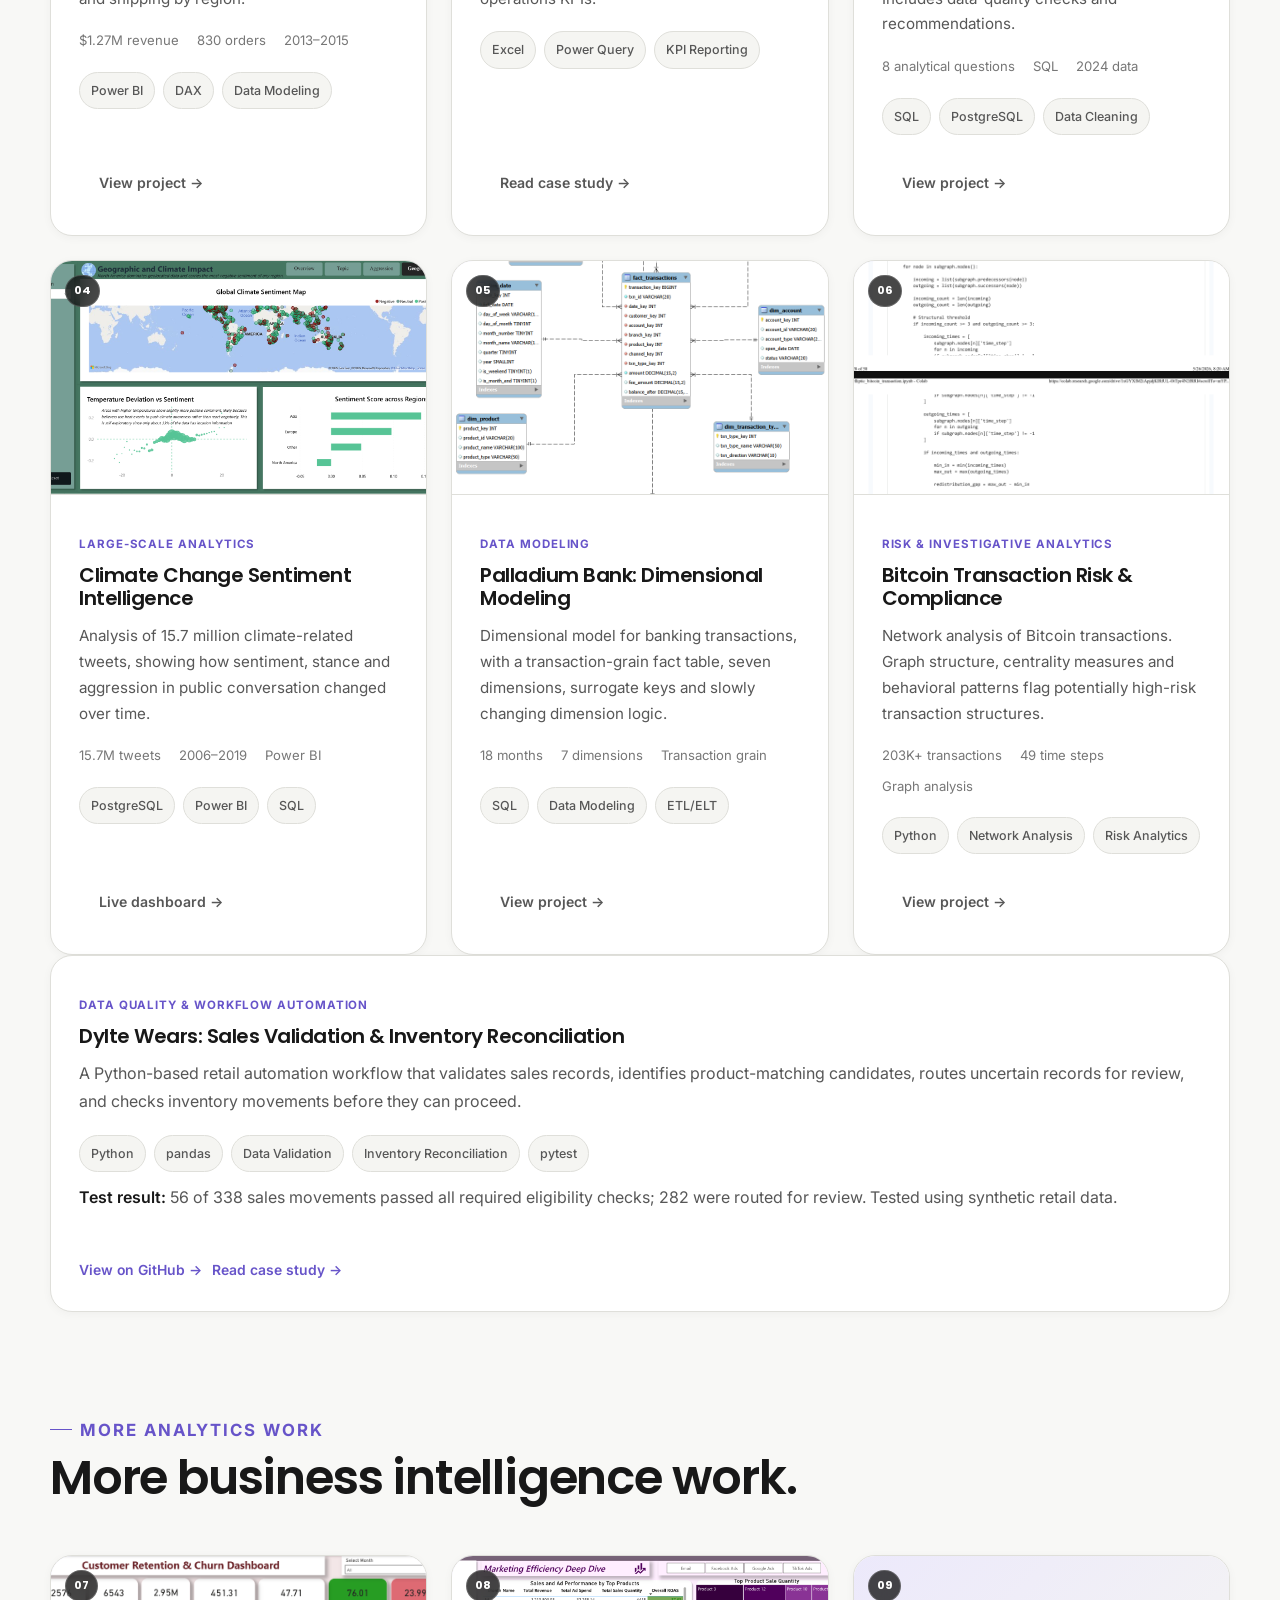
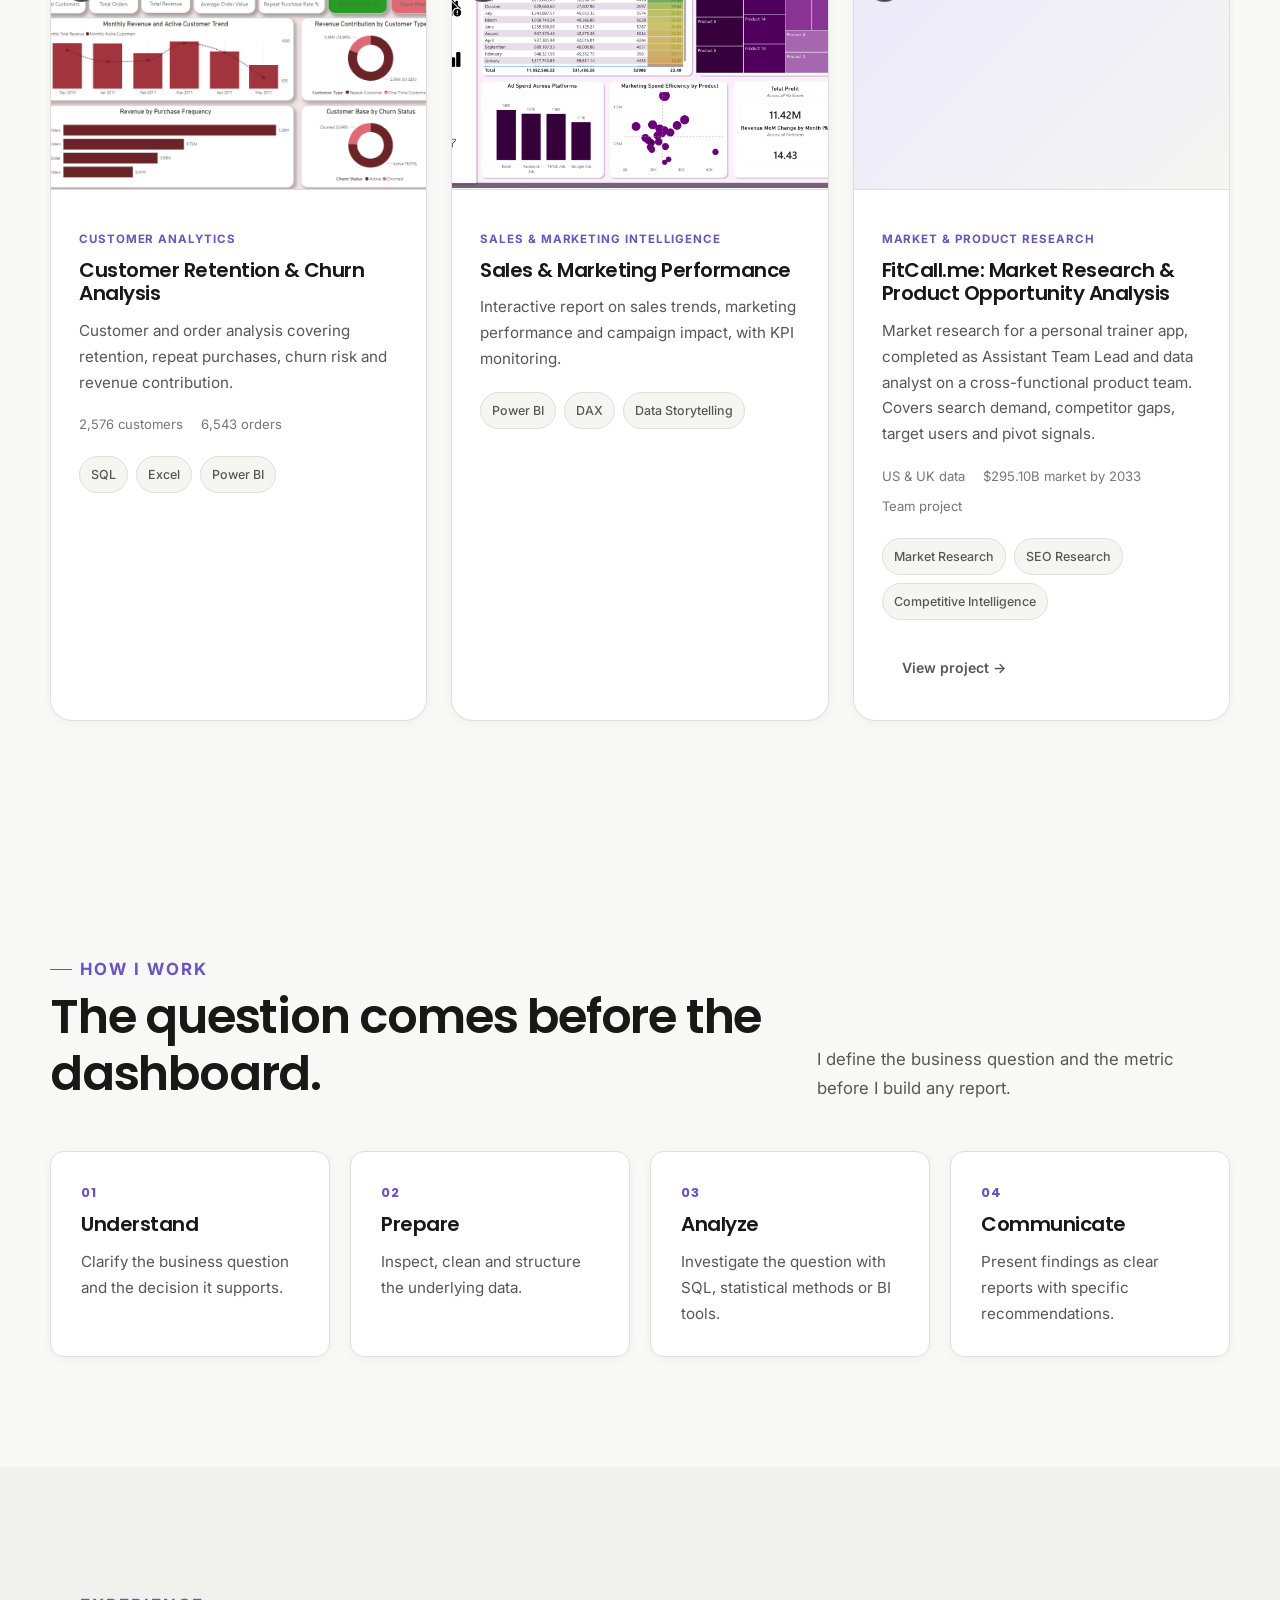
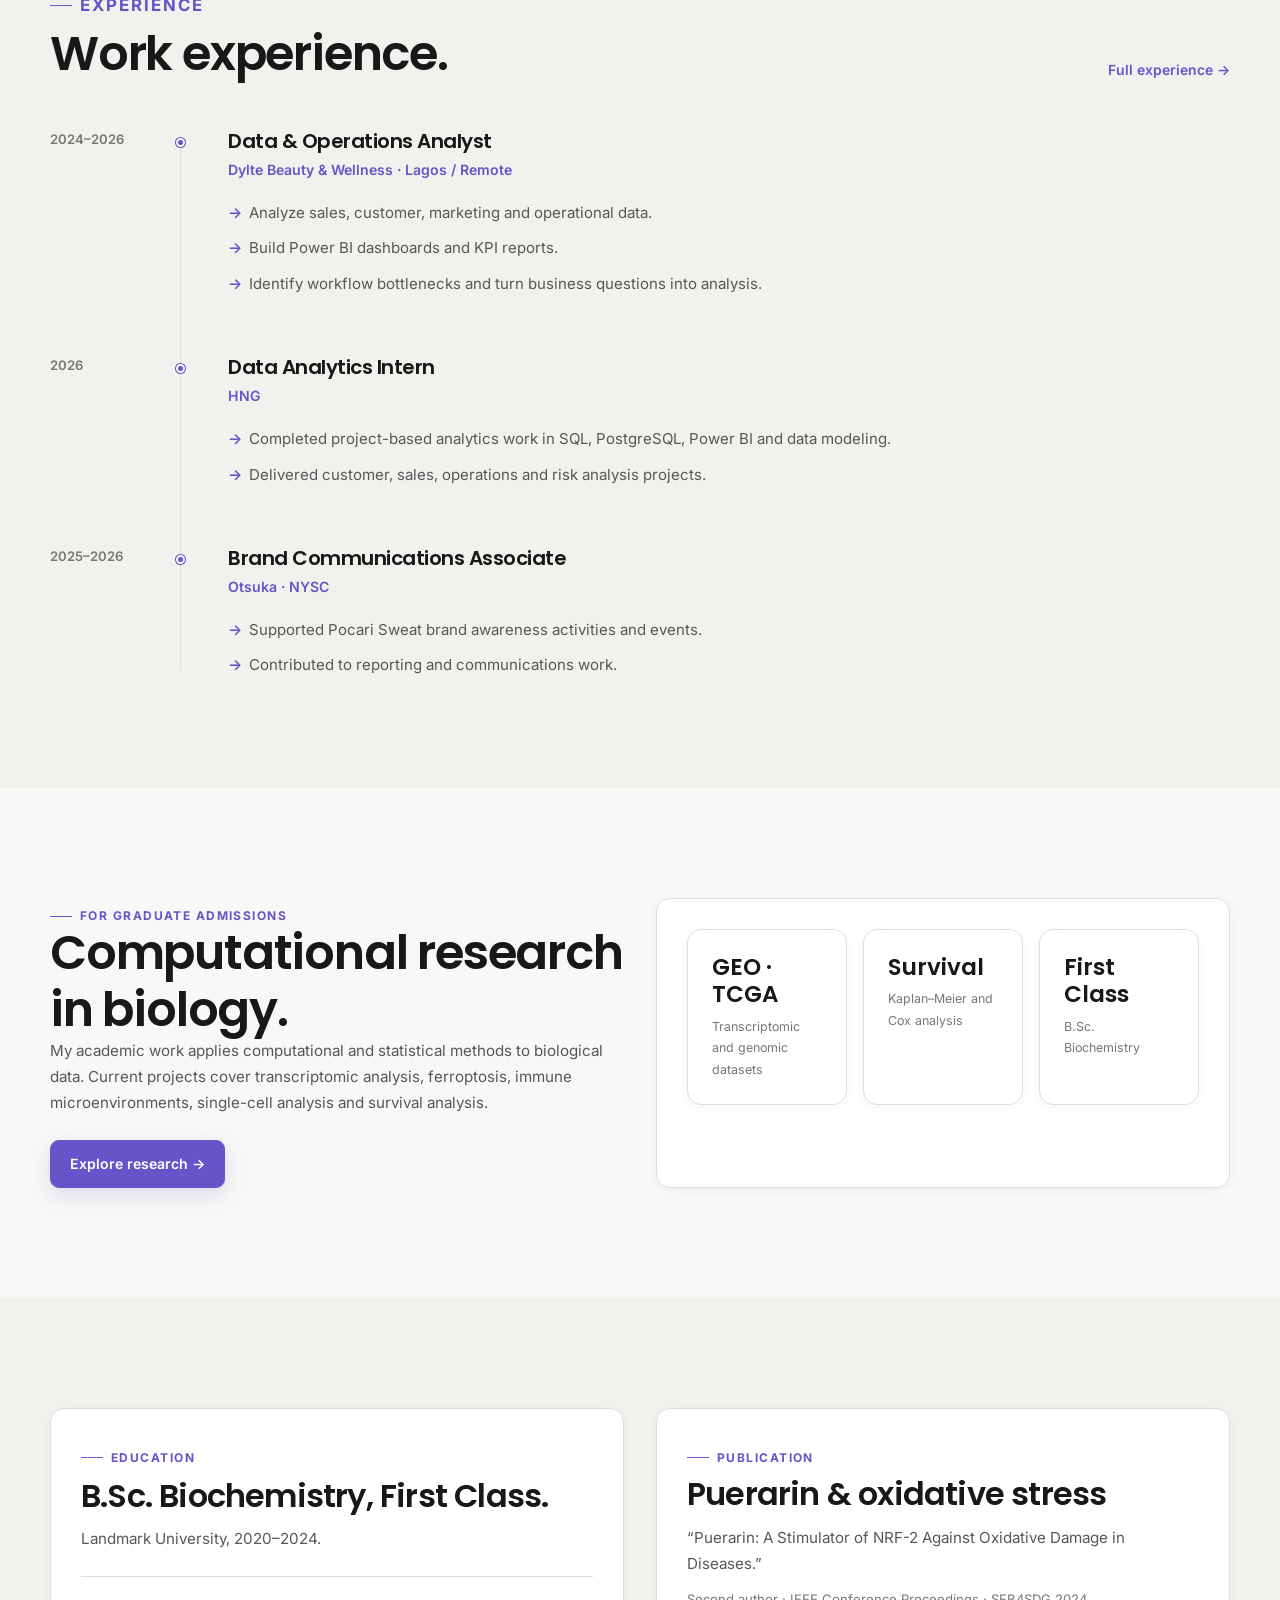
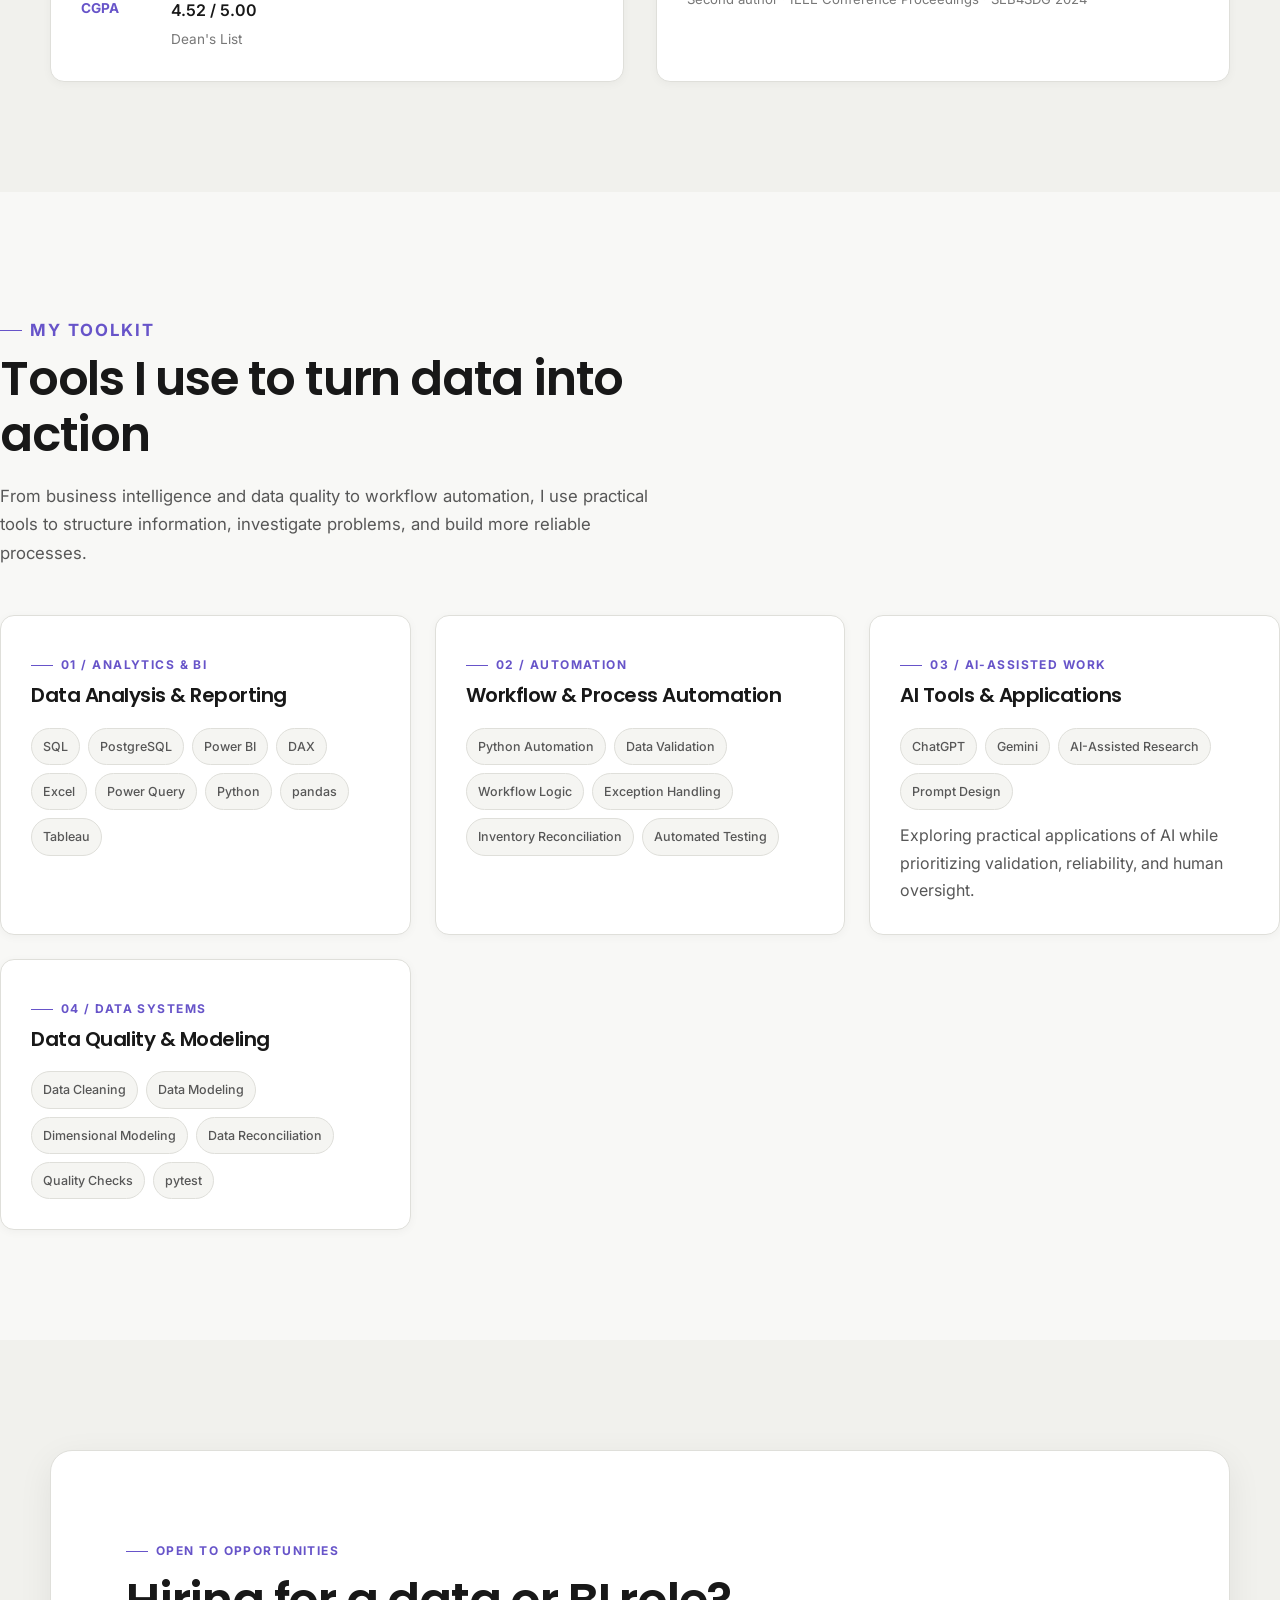
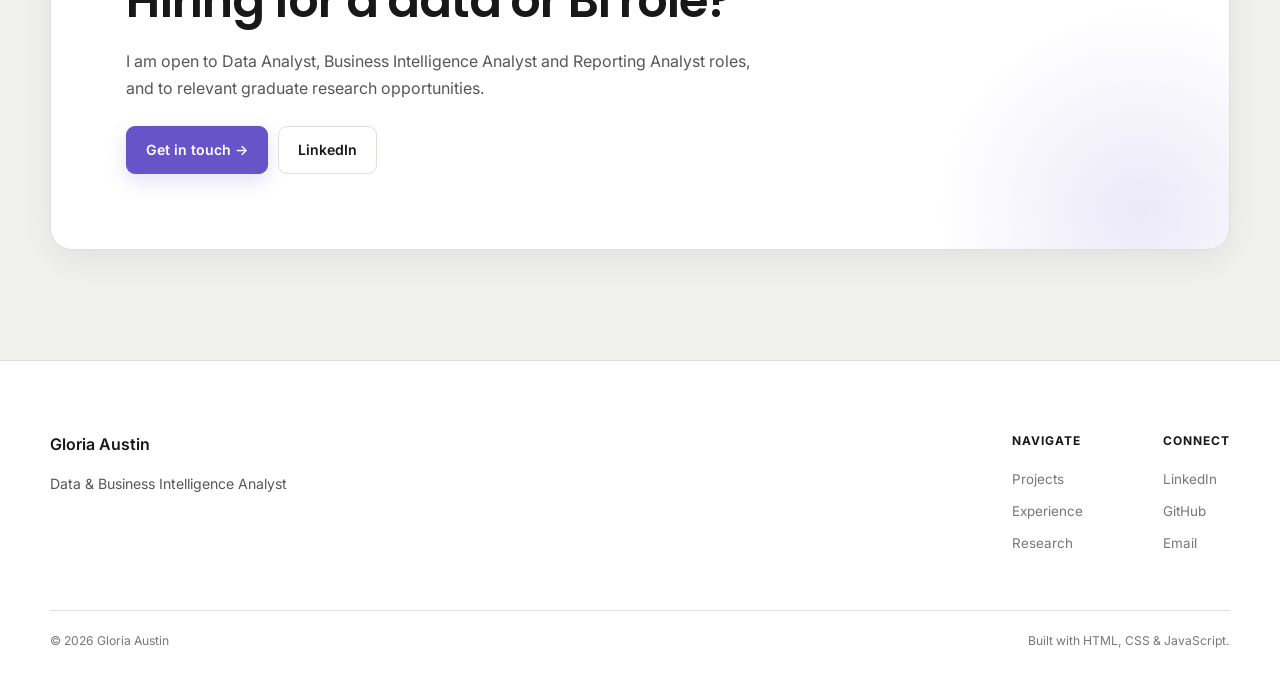
==== commit 62ebcdc7: "Update index.html" ====
--- a/index.html
+++ b/index.html
@@ -622,16 +622,68 @@
 
 
         <!-- MORE ANALYTICS WORK -->
-        <div class="section-header section-header-spaced">
-            <div>
-                <p class="section-label">MORE ANALYTICS WORK</p>
-                <h2>More business intelligence work.</h2>
-            </div>
-        </div>
-
-        <div class="project-grid project-grid-secondary">
-
-            <!-- 07 Churn -->
+            <!-- 07 Automation -->
+        <article class="project-card reveal">
+        
+            <div class="project-content">
+                <p class="project-category">
+                    DATA QUALITY &amp; WORKFLOW AUTOMATION
+                </p>
+        
+                <h3>
+                    Dylte Wears: Sales Validation &amp; Inventory Reconciliation
+                </h3>
+        
+                <p>
+                    A Python-based retail automation workflow that validates sales
+                    records, identifies product-matching candidates, routes uncertain
+                    records for review, and checks inventory movements before they
+                    can proceed.
+                </p>
+        
+                <div class="tag-list">
+                    <span class="tag">Python</span>
+                    <span class="tag">pandas</span>
+                    <span class="tag">Data Validation</span>
+                    <span class="tag">Inventory Reconciliation</span>
+                    <span class="tag">pytest</span>
+                </div>
+        
+                <p>
+                    <strong>Test result:</strong> 56 of 338 sales movements passed
+                    all required eligibility checks; 282 were routed for review.
+                    Tested using synthetic retail data.
+                </p>
+        
+                <div class="project-actions">
+                    <a
+                        href="https://github.com/Gloriaufedo/dylte-wears-automation"
+                        class="text-link"
+                        target="_blank"
+                        rel="noopener noreferrer"
+                    >
+                        View on GitHub →
+                    </a>
+        
+                    <a href="/projects/#dylte-wears-case-study"
+                       class="text-link">
+                        Read case study →
+                    </a>
+                </div>
+            </div>
+        
+        </article>
+                
+                <div class="section-header section-header-spaced">
+                    <div>
+                        <p class="section-label">MORE ANALYTICS WORK</p>
+                        <h2>More business intelligence work.</h2>
+                    </div>
+                </div>
+        
+                <div class="project-grid project-grid-secondary">
+
+            <!-- 08 Churn -->
             <article class="project-card">
 
                 <div class="project-image">
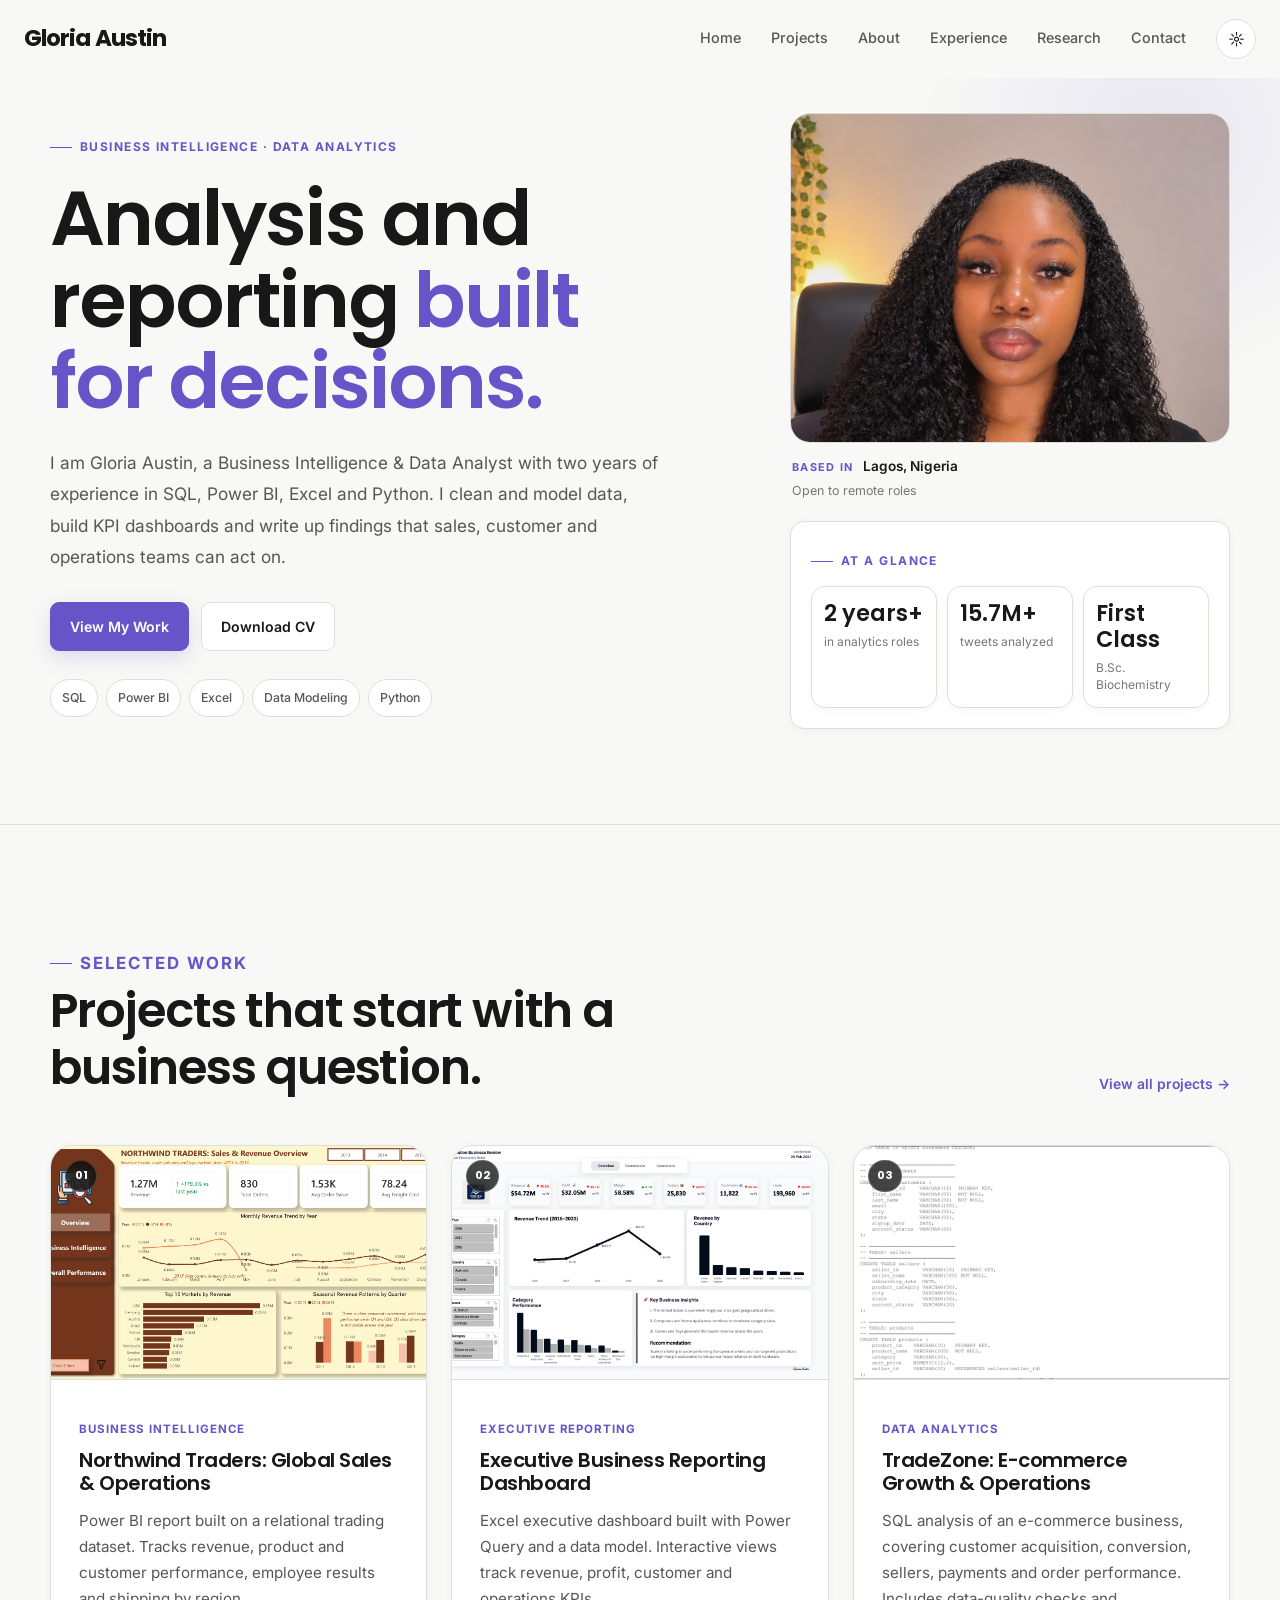
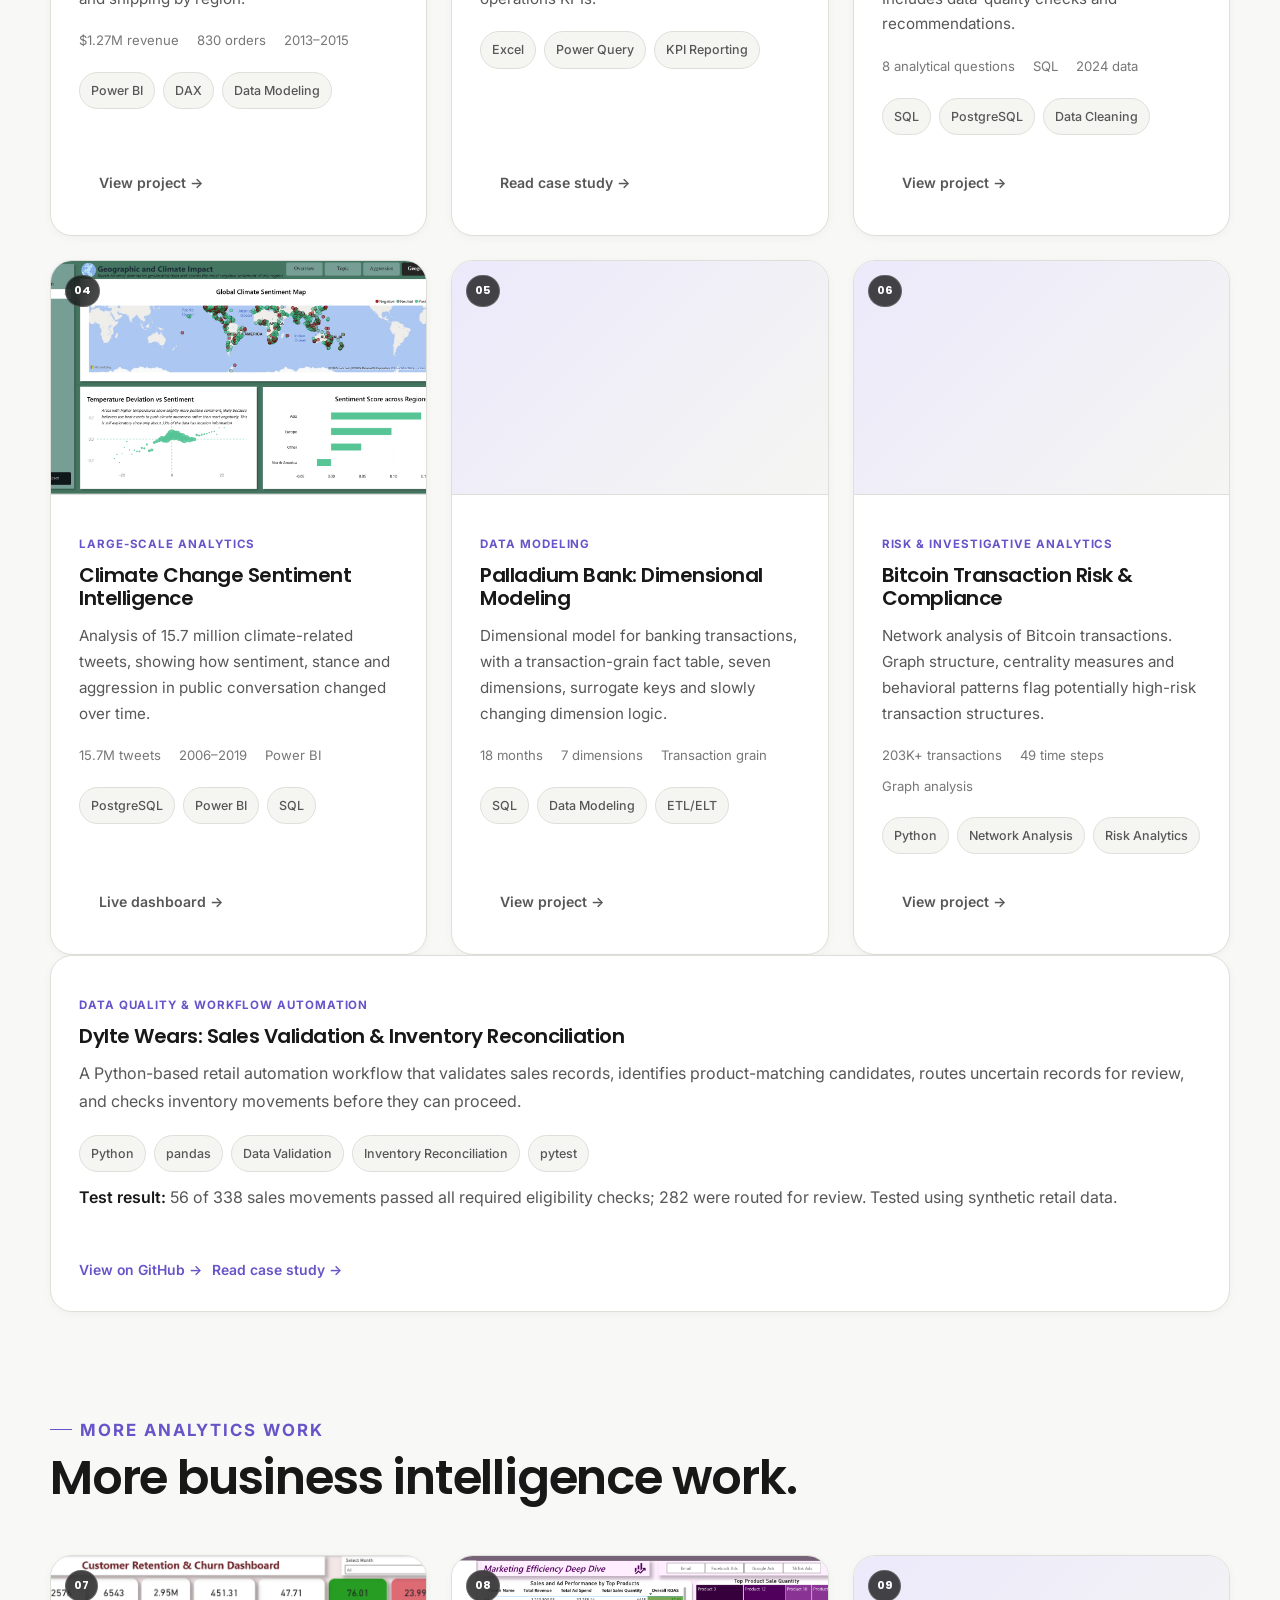
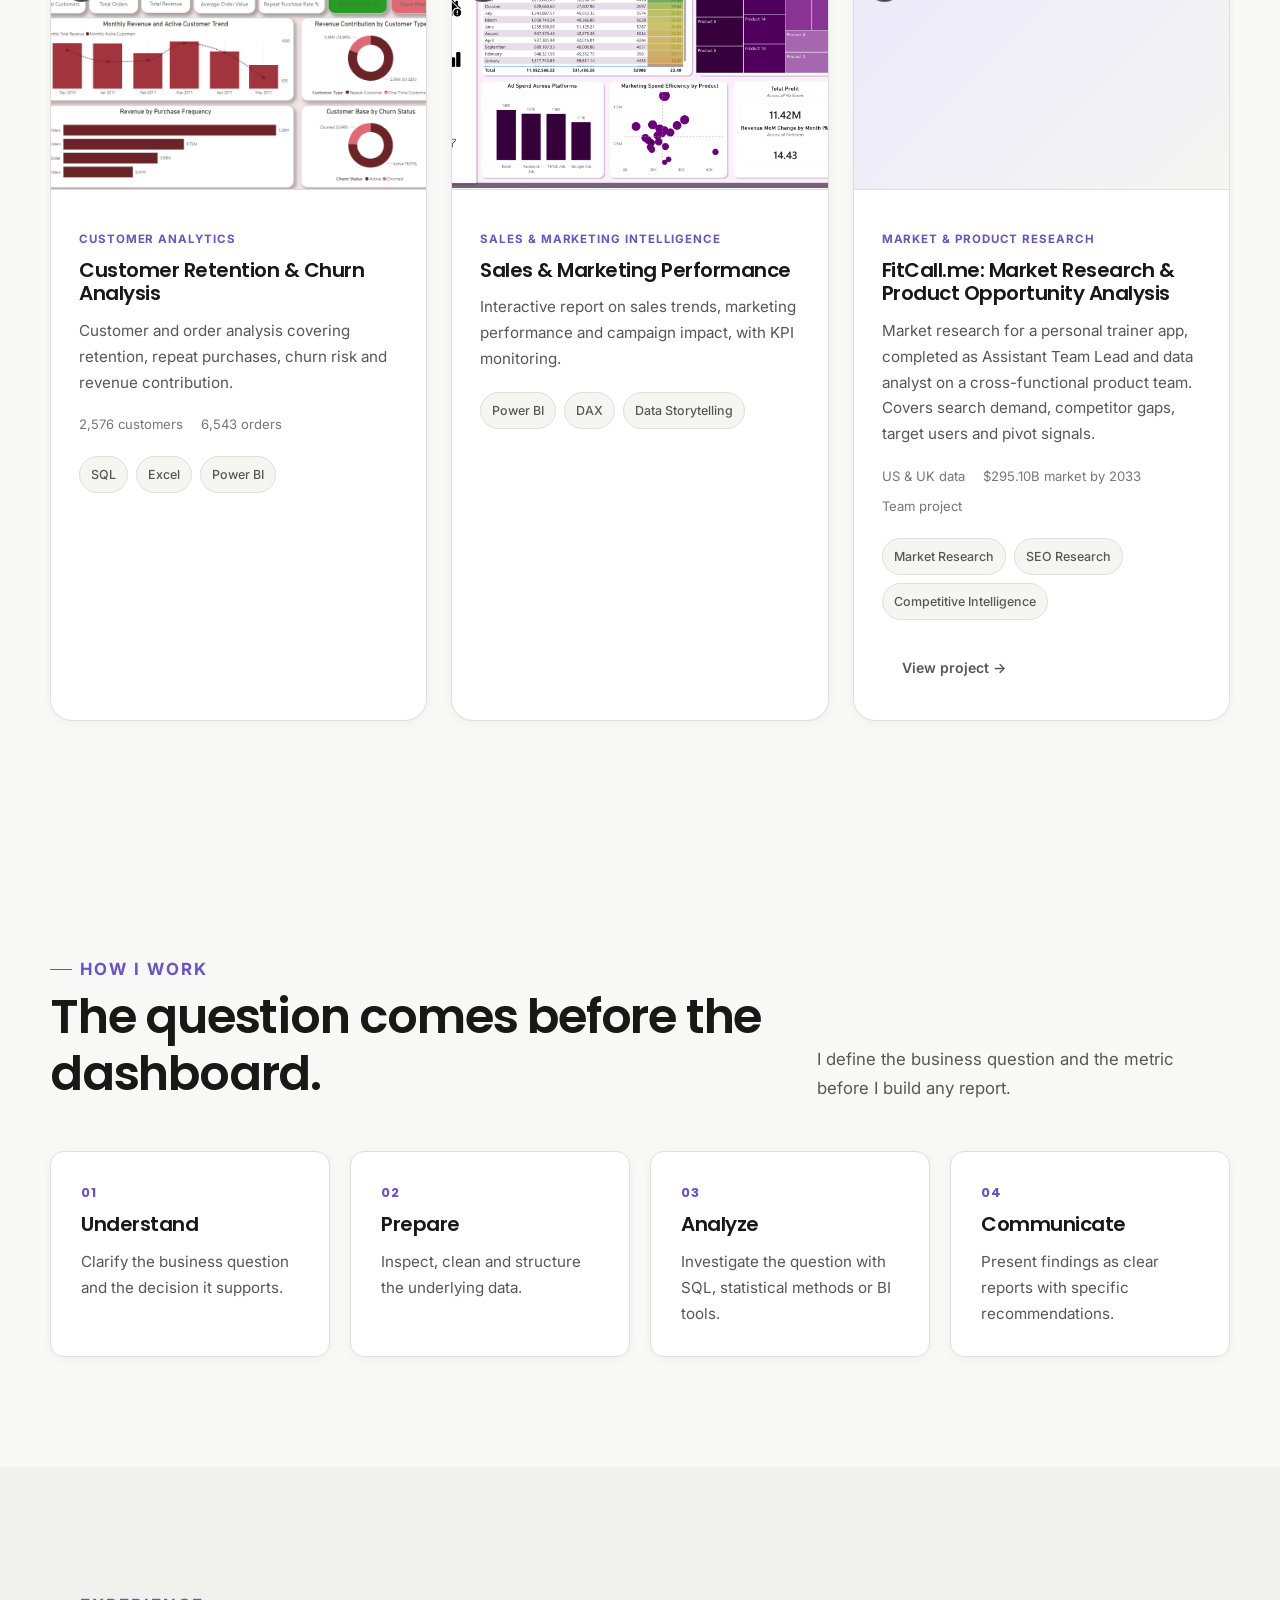
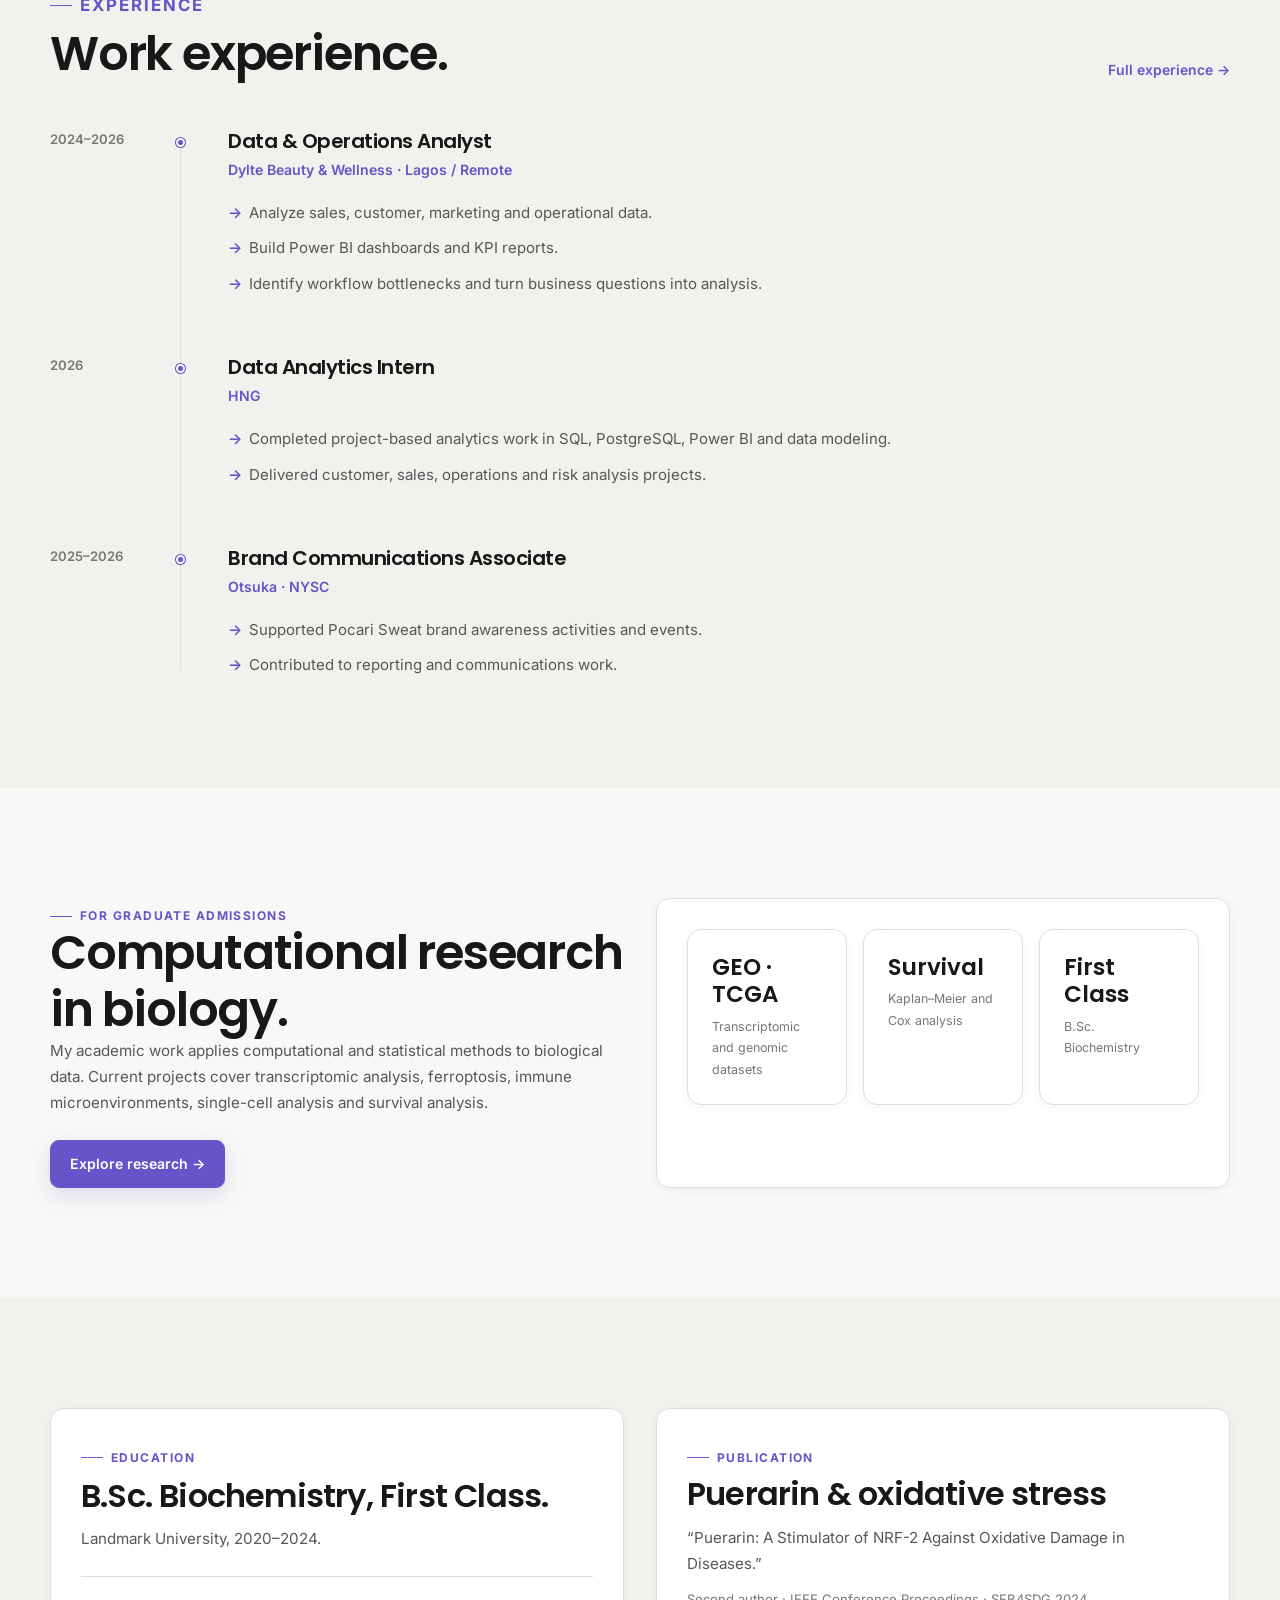
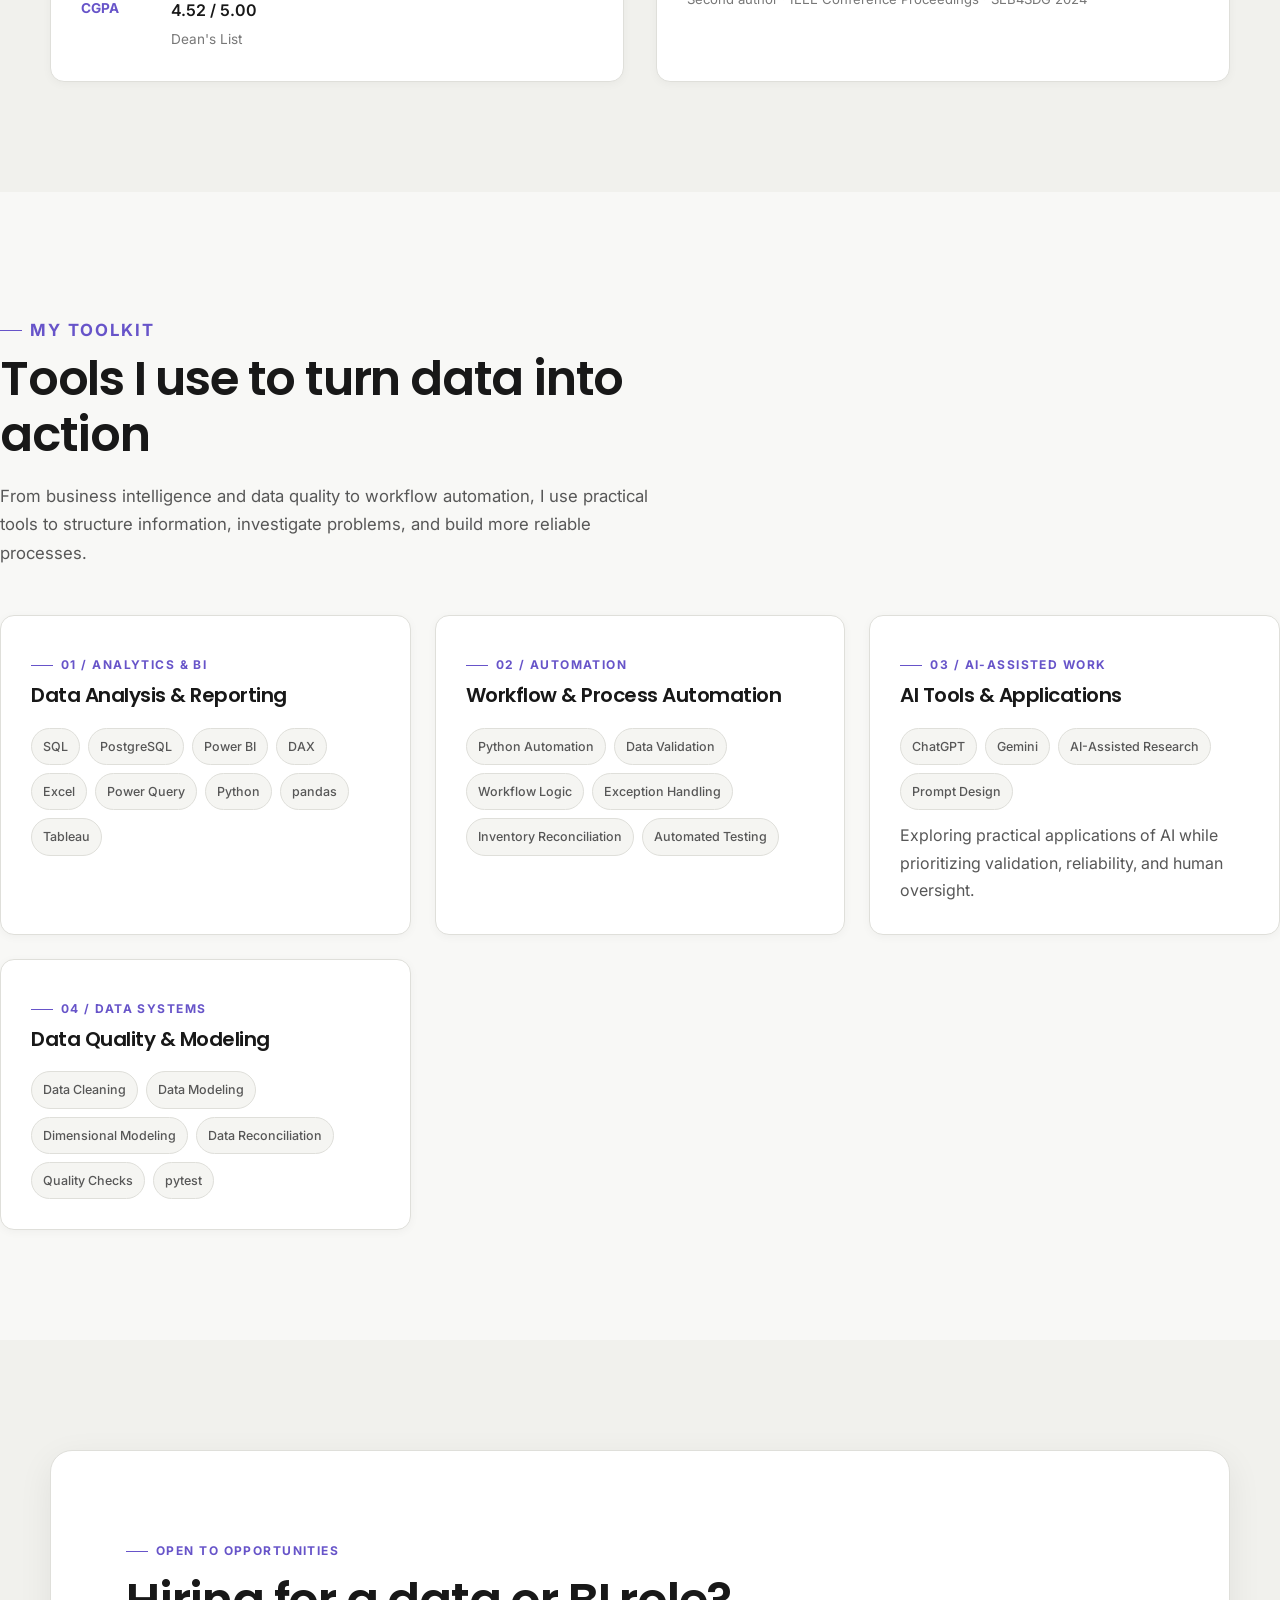
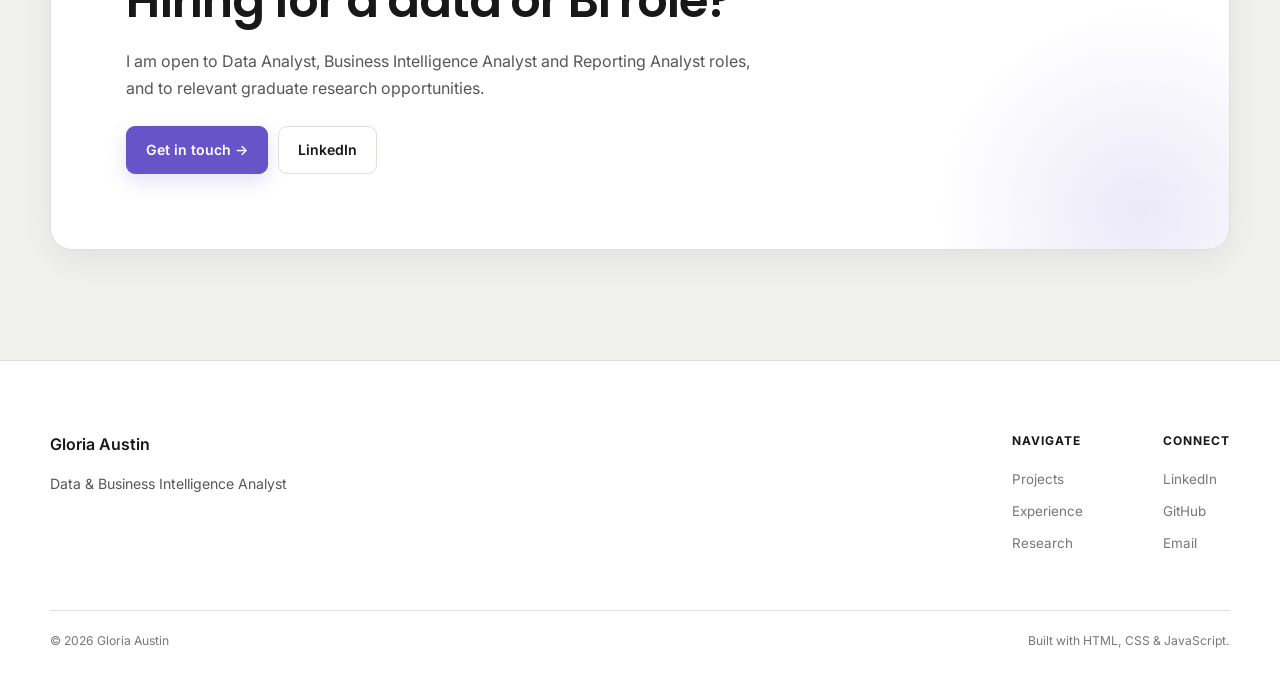
==== commit dbfc5289: "Update index.html" ====
--- a/index.html
+++ b/index.html
@@ -261,7 +261,7 @@
 
     <div class="profile-image-frame">
         <img
-            src="assets/images/profile.jpg"
+            src="assets/images/profile.png"
             alt="Gloria Austin, Business Intelligence and Data Analyst"
             width="800"
             height="1000"
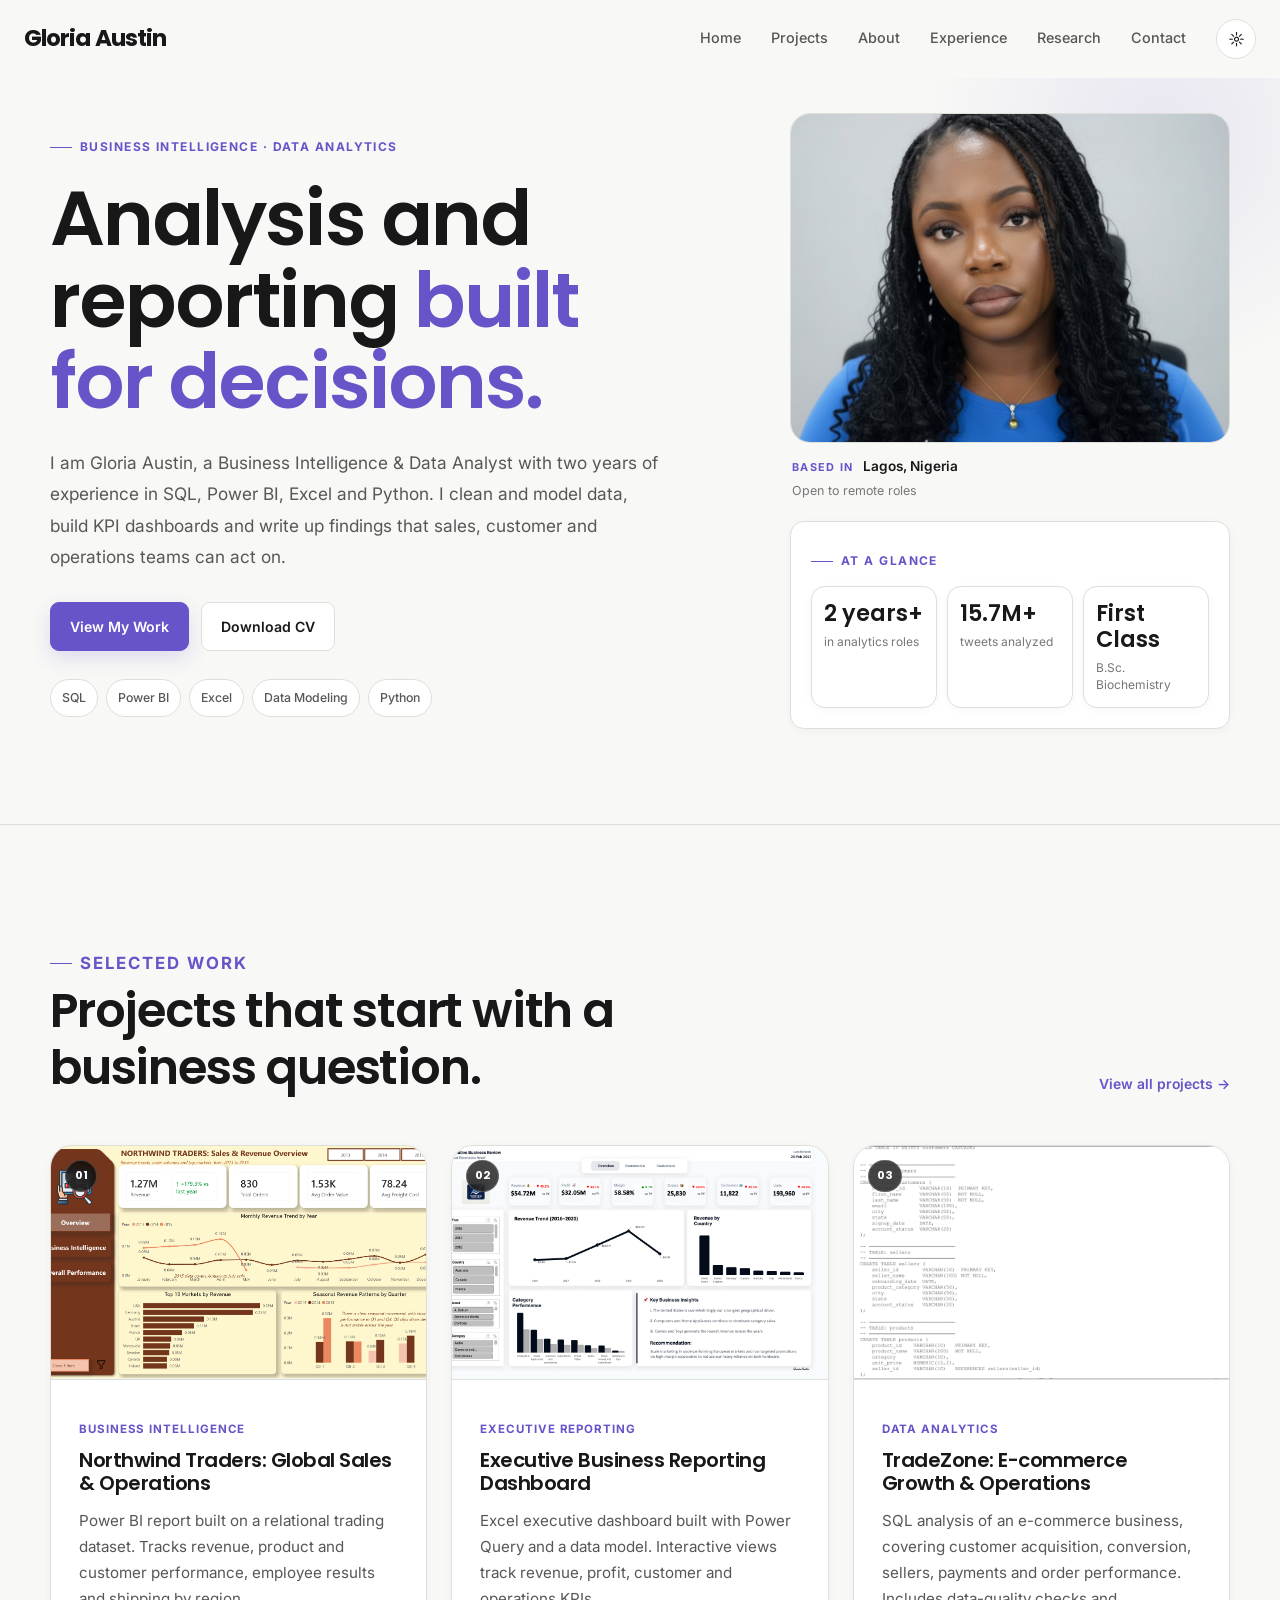
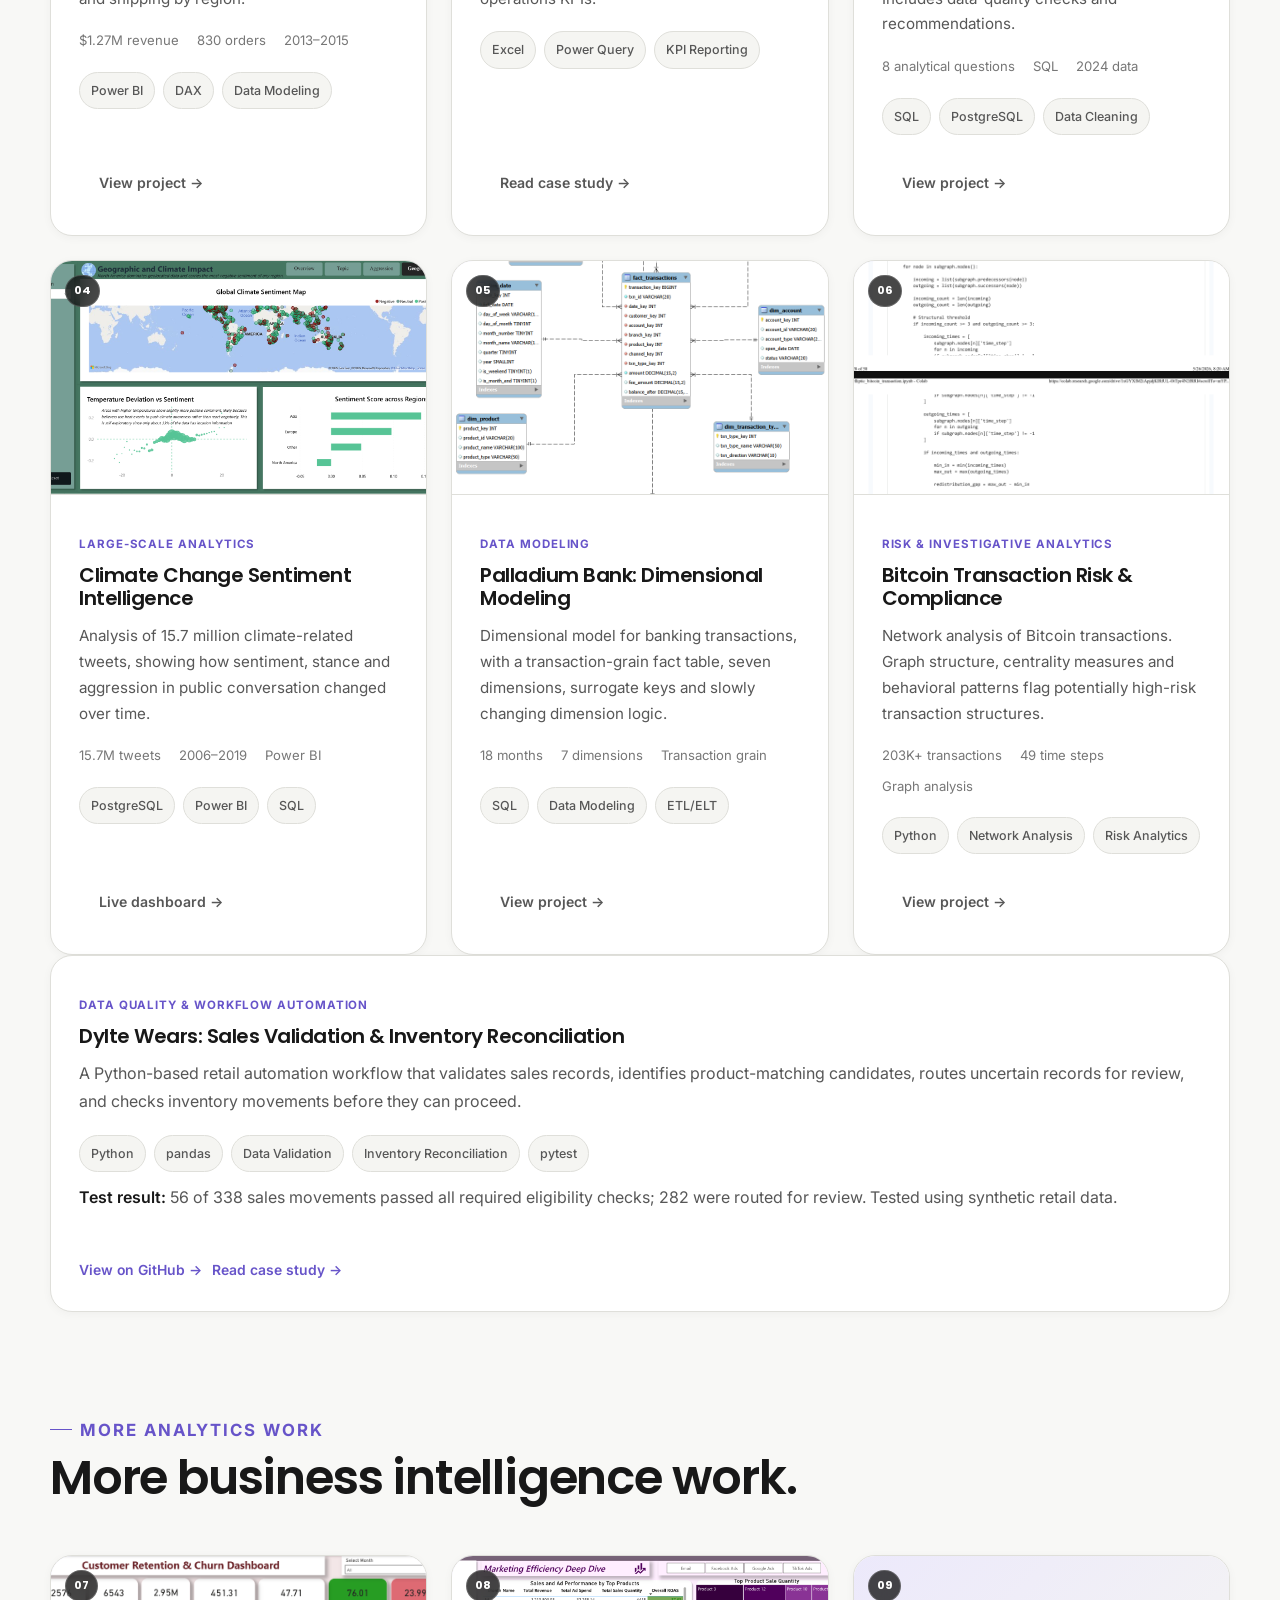
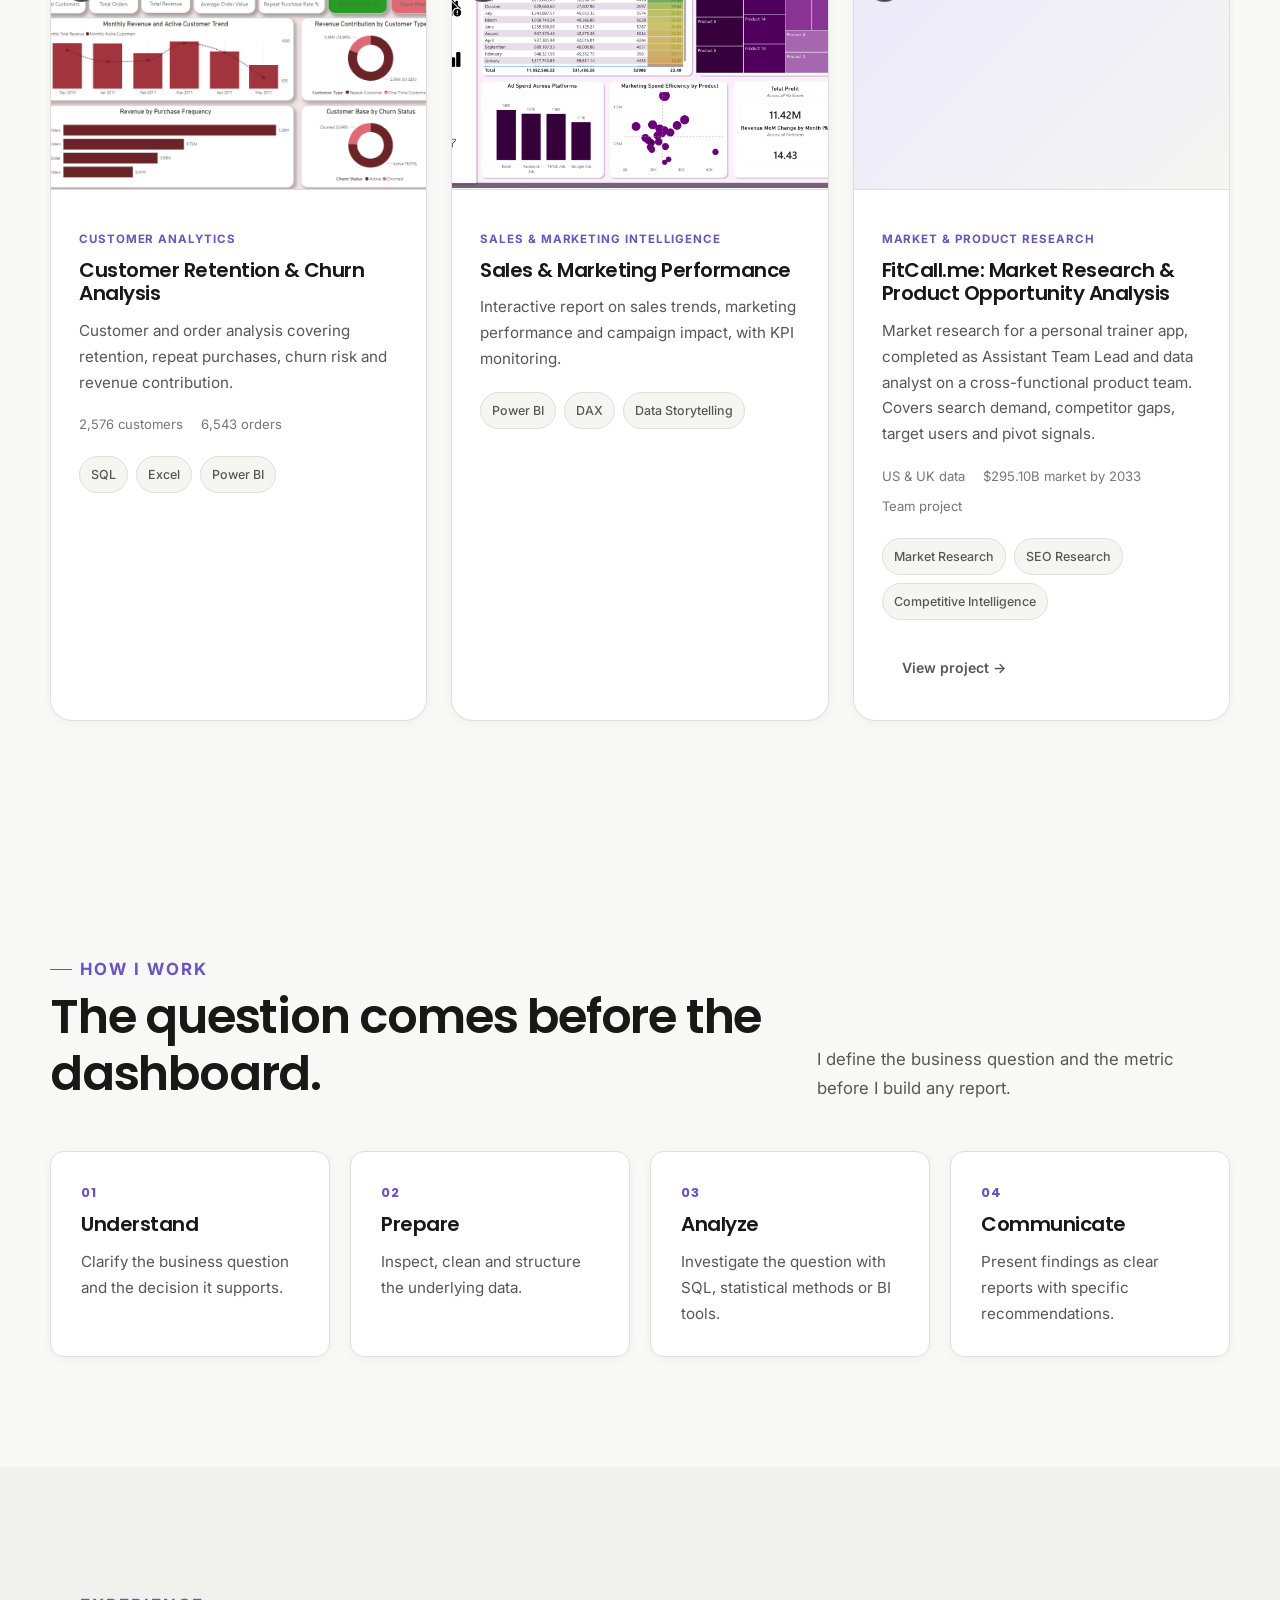
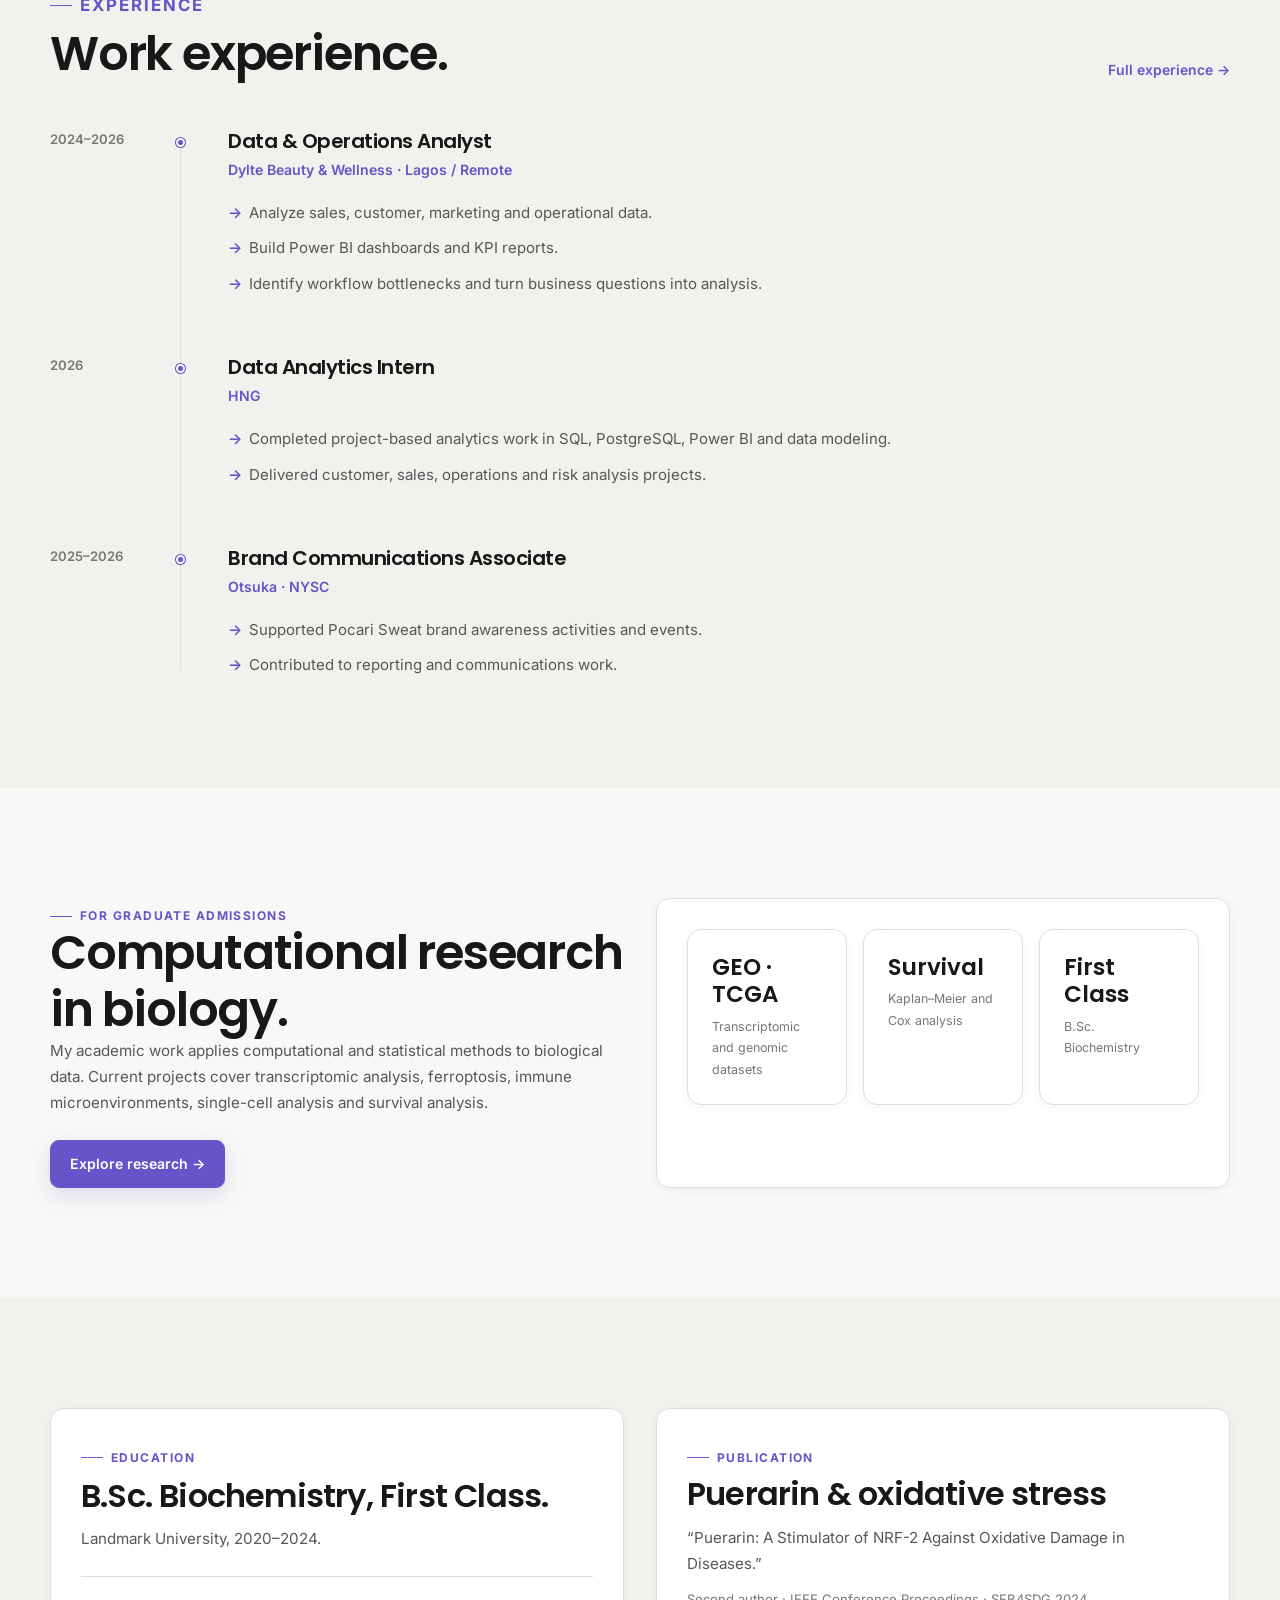
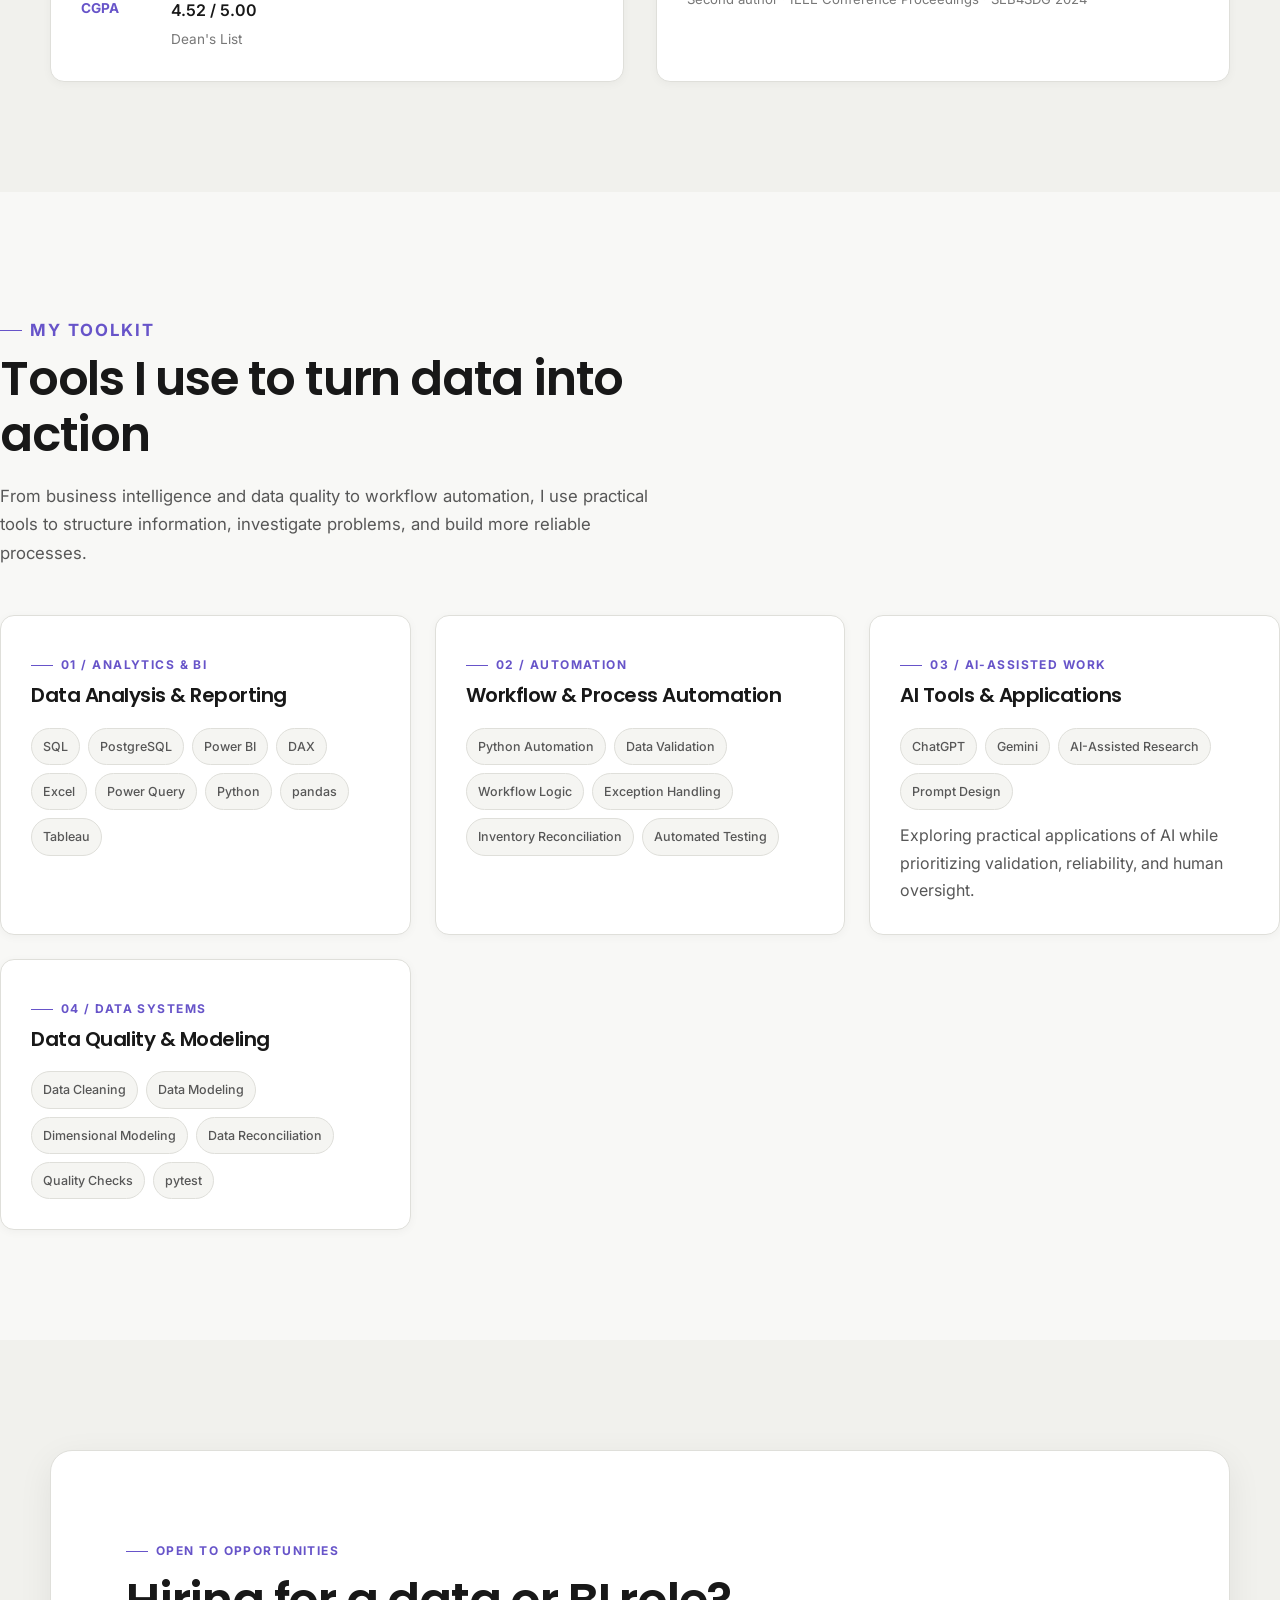
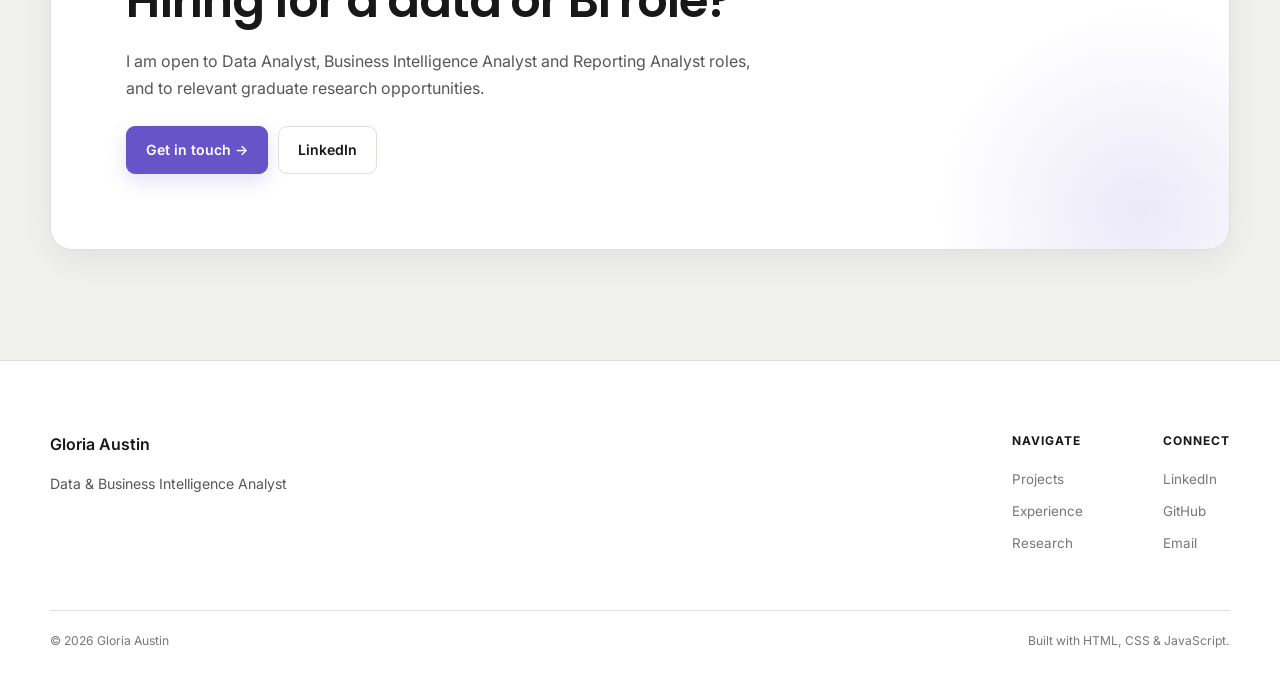
==== commit 463d4522: "Change profile image format from PNG to JPG Updated profile image source from PNG to JPG format." ====
--- a/index.html
+++ b/index.html
@@ -261,7 +261,7 @@
 
     <div class="profile-image-frame">
         <img
-            src="assets/images/profile.png"
+            src="assets/images/profile.jpg"
             alt="Gloria Austin, Business Intelligence and Data Analyst"
             width="800"
             height="1000"
